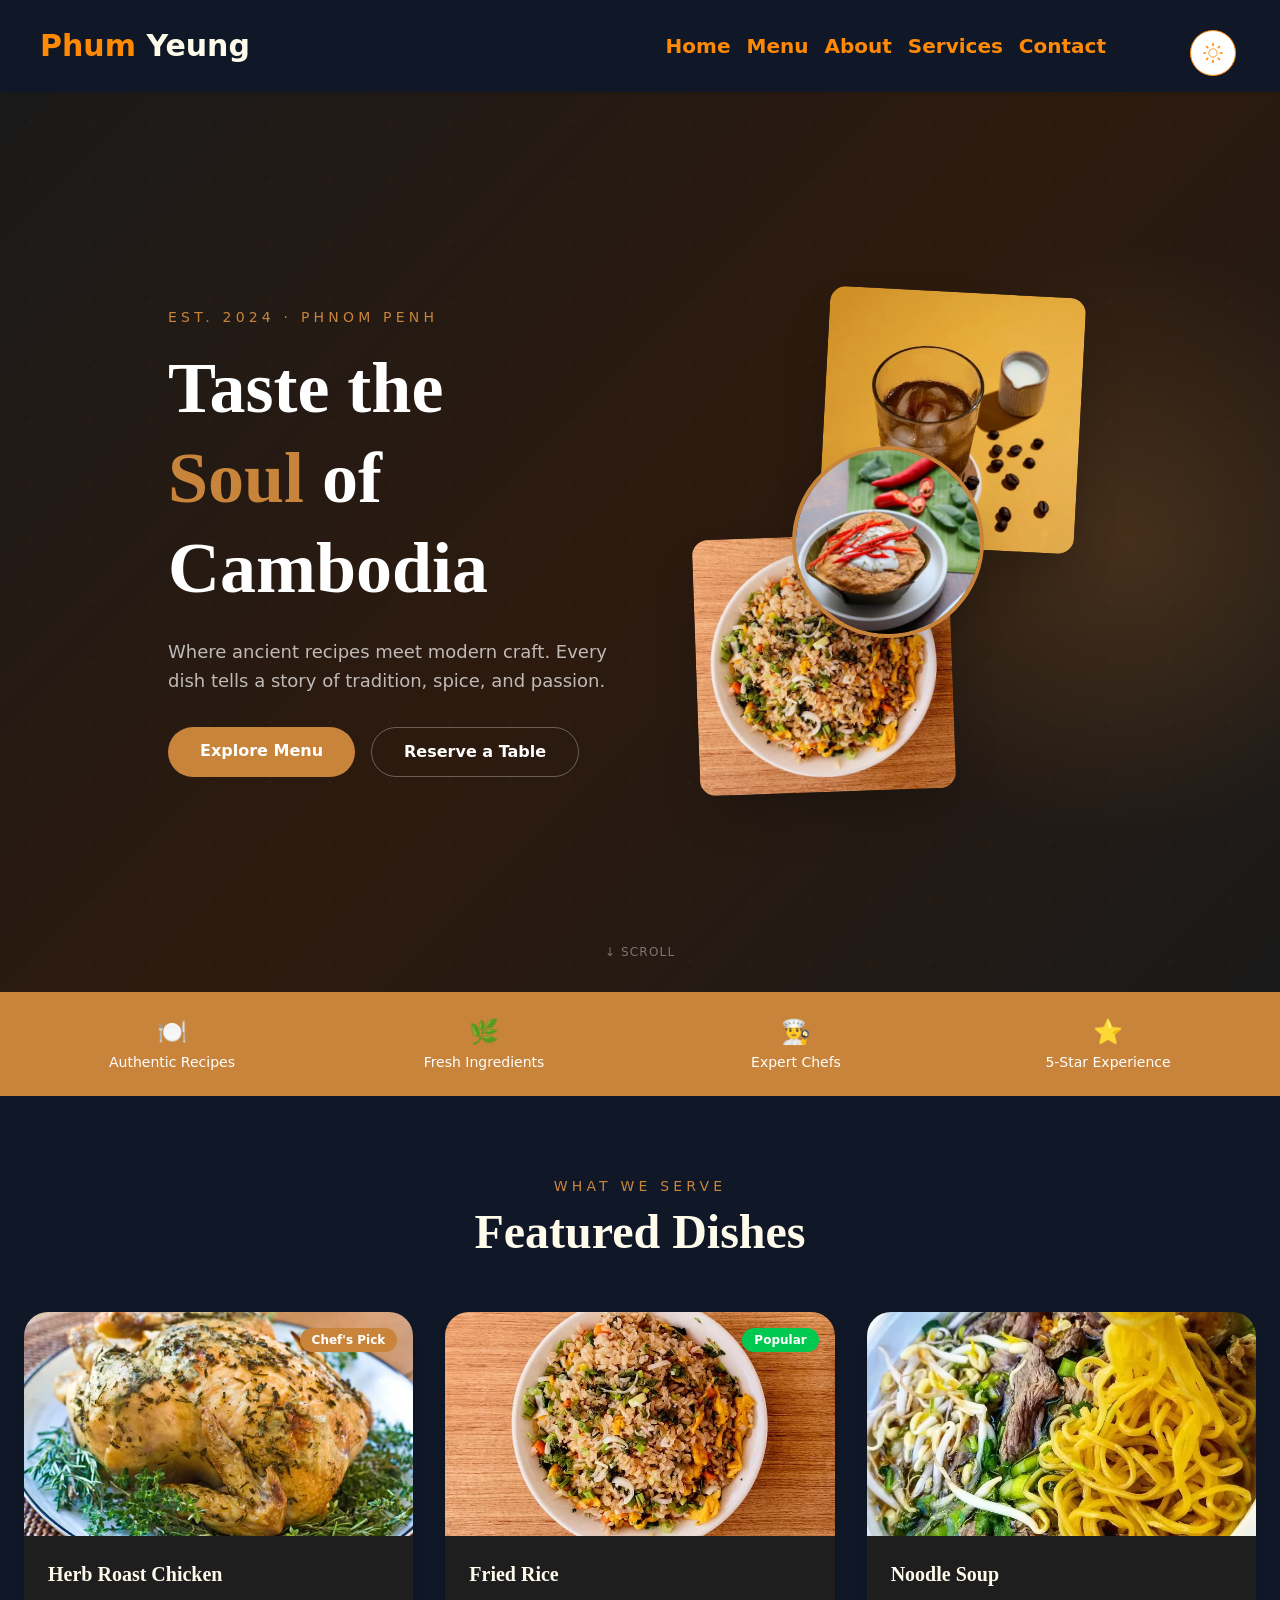
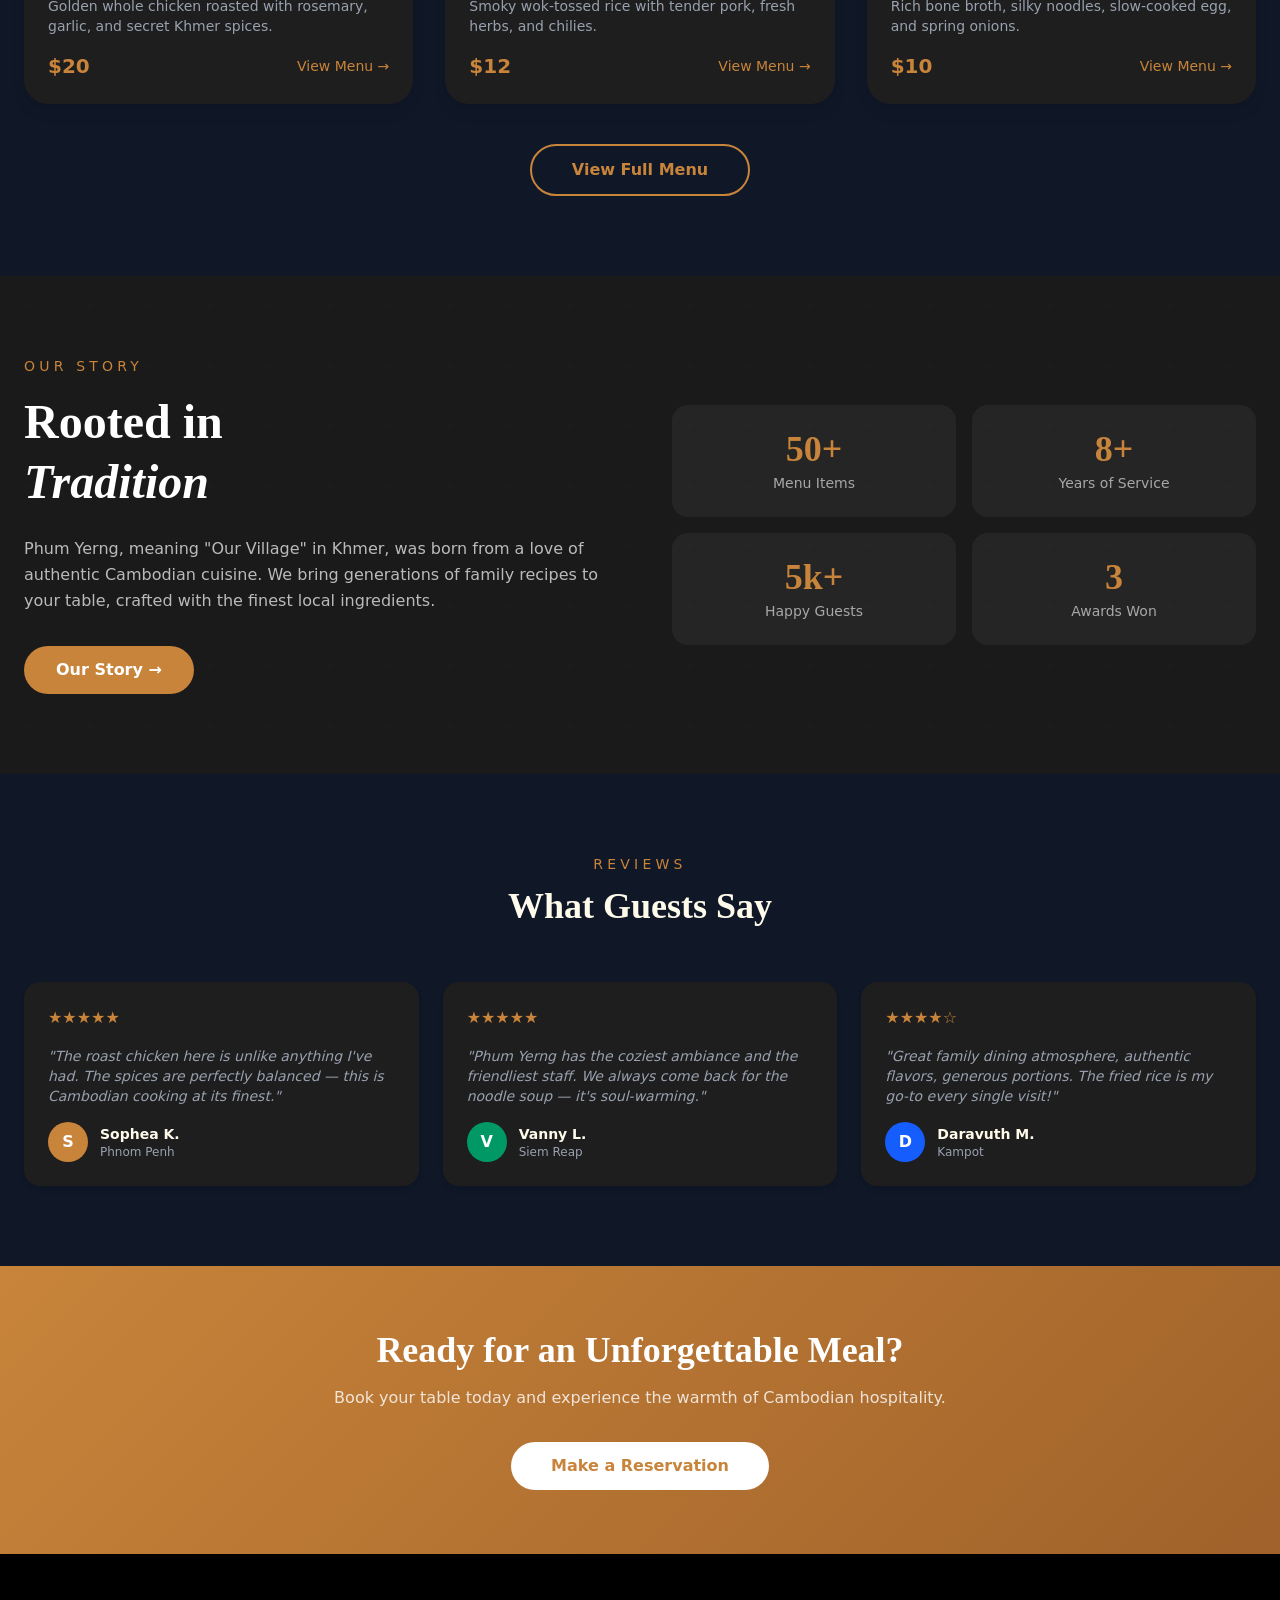
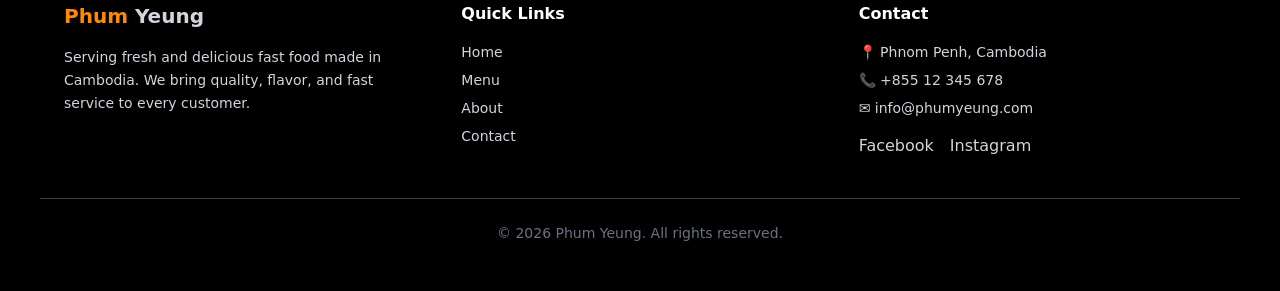
==== index.html @ 9fbc9379 "aded new file" ====
<!DOCTYPE html>
<html lang="en" class="dark ">
<head>
    <meta charset="UTF-8">
    <meta name="viewport" content="width=device-width, initial-scale=1.0">
    <title>Home</title>
    <link rel="stylesheet" href="./src/output.css">
</head>
<body class="bg-[#f5eee8] dark:bg-gray-900 transition-colors duration-300 ">
     
      <!--sticky srolling nav-->

      <div class="sticky top-0 z-50 bg-amber-50 dark:bg-gray-900">

        <!-- nav bar -->
    <div
      class="  px-10 py-4 flex items-center justify-between shadow-sm ">
      <div class="text-3xl font-bold">
        <span class="text-orange-400">Phum</span>
        <span class="text-black dark:text-amber-50">Yeung</span>
      </div>

      <div class="flex items-center gap-6 ">
      <nav
        class="flex flex-wrap gap-4 text-xl font-semibold text-[rgb(105,55,39)] px-6 md:px-10 py-4">
        <a href="/index.html" class="text-orange-400 hover:text-[rgb(254,169,84)] transition">Home</a>
        <a href="/menu.html" class=" text-orange-400 hover:text-[rgb(254,169,84)] transition">Menu</a>
        <a href="/about.html" class="text-orange-400 hover:text-[rgb(254,169,84)] transition">About</a>
        <a href="/service.html" class="text-orange-400 hover:text-[rgb(254,169,84)] transition">Services</a>
        <a href="/contact.html" class="text-orange-400 hover:text-[rgb(254,169,84)] transition">Contact</a>
        
      </nav>

      <button
        id="theme-toggle"
        class="ml-5 mr-1 mt-auto p-3 border border-orange-400 rounded-full bg-black dark:bg-white transition duration-300"
      >
        <!-- SUN ICON -->

        <svg
          id="sun-icon"
          xmlns="http://www.w3.org/2000/svg"
          class="w-5 h-5 text-orange-400"
          fill="none"
          viewBox="0 0 24 24"
          stroke="currentColor"
        >
          <circle cx="12" cy="12" r="5" />
          <path
            stroke-linecap="round"
            stroke-linejoin="round"
            stroke-width="2"
            d="M12 1v2M12 21v2M4.22 4.22l1.42 1.42M18.36 18.36l1.42 1.42M1 12h2M21 12h2M4.22 19.78l1.42-1.42M18.36 5.64l1.42-1.42"
          />
        </svg>

        <!-- MOON ICON -->

        <svg
          id="moon-icon"
          xmlns="http://www.w3.org/2000/svg"
          class="w-5 h-5 text-white hidden"
          fill="none"
          viewBox="0 0 24 24"
          stroke="currentColor"
        >
          <path
            stroke-linecap="round"
            stroke-linejoin="round"
            stroke-width="2"
            d="M21 12.79A9 9 0 1111.21 3 
        7 7 0 0021 12.79z"
          />
        </svg>
      </button>
    </div>
    </div>
      </div>

    <!-- HERO -->
     
   <section id="home" class="relative min-h-screen flex items-center justify-center overflow-hidden" style="background: linear-gradient(135deg, #1a1a1a 0%, #2d1a0e 50%, #1a1a1a 100%);">
   
    
    <!-- Background texture -->
    <div class="absolute inset-0 opacity-10" style="background-image: url('data:image/svg+xml,<svg xmlns=%22http://www.w3.org/2000/svg%22 width=%2260%22 height=%2260%22><circle cx=%2230%22 cy=%2230%22 r=%221%22 fill=%22%23c8843a%22/></svg>');"></div>

    <!-- Decorative circle -->
    <div class="absolute right-0 top-1/2 -translate-y-1/2 translate-x-1/4 w-150 h-150 rounded-full opacity-20" style="background: radial-gradient(circle, #c8843a, transparent 70%);"></div>

    <div class="relative z-10 max-w-7xl mx-auto px-6 grid md:grid-cols-2 gap-12 items-center">
      <div class="text-white">
        <p class="fade-up text-[#c8843a] text-sm font-medium tracking-[0.3em] uppercase mb-4">Est. 2024 · Phnom Penh</p>
        <h1 class="fade-up-2 text-5xl md:text-7xl font-black leading-tight mb-6" style="font-family:'Playfair Display',serif;">
          Taste the<br><span style="color:#c8843a;">Soul</span> of<br>Cambodia
        </h1>
        <p class="fade-up-3 text-white/70 text-lg max-w-md mb-8 leading-relaxed">
          Where ancient recipes meet modern craft. Every dish tells a story of tradition, spice, and passion.
        </p>
        <div class="fade-up-4 flex flex-wrap gap-4">
          <a href="menu.html" class="px-8 py-3 text-white font-semibold rounded-full transition-all hover:scale-105" style="background:#c8843a;">
            Explore Menu
          </a>
          <a href="contact.html" class="px-8 py-3 border border-white/30 text-white font-semibold rounded-full hover:bg-white/10 transition-all">
            Reserve a Table
          </a>
        </div>
      </div>

      <!-- Hero image stack -->
      <div class="relative hidden md:block h-125">
        <div class="absolute top-0 right-8 w-64 h-64 rounded-2xl overflow-hidden shadow-2xl rotate-3">
          <img src="/img/icecoffe.webp" alt="ice coffee" class="w-full h-full object-cover">
        </div>
        <div class="absolute bottom-0 left-8 w-64 h-64 rounded-2xl overflow-hidden shadow-2xl -rotate-2">
          <img src="/img/fricerice.webp" alt="Fried Rice" class="w-full h-full object-cover">
        </div>
        <div class="absolute top-1/2 left-1/2 -translate-x-1/2 -translate-y-1/2 w-48 h-48 rounded-full overflow-hidden shadow-2xl border-4 border-[#c8843a]">
          <img src="/img/amok.webp" alt="amok" class="w-full h-full object-cover">
        </div>
      </div>
    </div>

    <!-- Scroll indicator -->
    <div class="absolute bottom-8 left-1/2 -translate-x-1/2 text-white/40 text-xs tracking-widest uppercase animate-bounce">
      ↓ Scroll
    </div>
  </section>

  <!-- FEATURES STRIP -->
  <section class="bg-[#c8843a] py-6">
    <div class="max-w-7xl mx-auto px-6 grid grid-cols-2 md:grid-cols-4 gap-4 text-white text-center">
      <div class="flex flex-col items-center gap-1">
        <span class="text-2xl">🍽️</span>
        <span class="text-sm font-medium">Authentic Recipes</span>
      </div>
      <div class="flex flex-col items-center gap-1">
        <span class="text-2xl">🌿</span>
        <span class="text-sm font-medium">Fresh Ingredients</span>
      </div>
      <div class="flex flex-col items-center gap-1">
        <span class="text-2xl">👨‍🍳</span>
        <span class="text-sm font-medium">Expert Chefs</span>
      </div>
      <div class="flex flex-col items-center gap-1">
        <span class="text-2xl">⭐</span>
        <span class="text-sm font-medium">5-Star Experience</span>
      </div>
    </div>
  </section>

   <!-- FEATURED MENU -->
  <section class="py-20 px-6">
    <div class="max-w-7xl mx-auto">
      <div class="text-center mb-14">
        <p class="deco-line text-[#c8843a] text-sm font-medium tracking-[0.3em] uppercase mb-3">What We Serve</p>
        <h2 class="dark:text-amber-50 text-4xl md:text-5xl font-bold" style="font-family:'Playfair Display',serif; ">Featured Dishes</h2>
      </div>
      <div class="grid md:grid-cols-3 gap-8">
        <!-- Card 1 -->
        <div class="menu-card bg-white dark:bg-[#1e1e1e] rounded-3xl overflow-hidden shadow-lg">
          <div class="relative h-56 overflow-hidden">
            <img src="/img/Herb_Crusted_Roast_Chicken-close-580.webp" alt="Roast Chicken" class="w-full h-full object-cover hover:scale-105 transition-transform duration-500">
            <span class="absolute top-4 right-4 bg-[#c8843a] text-white text-xs font-bold px-3 py-1 rounded-full">Chef's Pick</span>
          </div>
          <div class="p-6">
            <h3 class="dark:text-amber-50 text-xl font-bold mb-2" style="font-family:'Playfair Display',serif;">Herb Roast Chicken</h3>
            <p class="text-sm text-gray-500 dark:text-gray-400 mb-4">Golden whole chicken roasted with rosemary, garlic, and secret Khmer spices.</p>
            <div class="flex justify-between items-center">
              <span class="text-[#c8843a] font-bold text-xl">$20</span>
              <a href="menu.html" class="text-sm font-medium text-[#c8843a] hover:underline">View Menu →</a>
            </div>
          </div>
        </div>

        <!-- Card 2 -->
        <div class="menu-card bg-white dark:bg-[#1e1e1e] rounded-3xl overflow-hidden shadow-lg">
          <div class="relative h-56 overflow-hidden">
            <img src="/img/fricerice.webp" alt="Fried Rice" class="w-full h-full object-cover hover:scale-105 transition-transform duration-500">
            <span class="absolute top-4 right-4 bg-green-500 text-white text-xs font-bold px-3 py-1 rounded-full">Popular</span>
          </div>
          <div class="p-6"> 
            <h3 class=" dark:text-amber-50 text-xl font-bold mb-2" style="font-family:'Playfair Display',serif;"> Fried Rice</h3>
            <p class="text-sm text-gray-500 dark:text-gray-400 mb-4">Smoky wok-tossed rice with tender pork, fresh herbs, and chilies.</p>
            <div class="flex justify-between items-center">
              <span class="text-[#c8843a] font-bold text-xl">$12</span>
              <a href="menu.html" class="text-sm font-medium text-[#c8843a] hover:underline">View Menu →</a>
            </div>
          </div>
        </div>

        <!-- Card 3 -->
        <div class="menu-card bg-white dark:bg-[#1e1e1e] rounded-3xl overflow-hidden shadow-lg">
          <div class="relative h-56 overflow-hidden">
            <img src="/img/noodlesoup.webp" alt="Noodle Soup" class="w-full h-full object-cover hover:scale-105 transition-transform duration-500">
          </div>
          <div class="p-6">
            <h3 class="dark:text-amber-50 text-xl font-bold mb-2" style="font-family:'Playfair Display',serif;">Noodle Soup</h3>
            <p class="text-sm text-gray-500 dark:text-gray-400 mb-4">Rich bone broth, silky noodles, slow-cooked egg, and spring onions.</p>
            <div class="flex justify-between items-center">
              <span class="text-[#c8843a] font-bold text-xl">$10</span>
              <a href="menu.html" class="text-sm font-medium text-[#c8843a] hover:underline">View Menu →</a>
            </div>
          </div>
        </div>
      </div>
      <div class="text-center mt-10">
        <a href="menu.html" class="inline-block px-10 py-3 border-2 border-[#c8843a] text-[#c8843a] font-semibold rounded-full hover:bg-[#c8843a] hover:text-white transition-all">
          View Full Menu
        </a>
      </div>
    </div>
  </section>

  <!-- ABOUT TEASER -->
  <section class="py-20 px-6 bg-[#1a1a1a] text-white relative overflow-hidden">
    <div class="absolute inset-0 opacity-5" style="background-image: url('data:image/svg+xml,<svg xmlns=%22http://www.w3.org/2000/svg%22 width=%2260%22 height=%2260%22><circle cx=%2230%22 cy=%2230%22 r=%221%22 fill=%22%23c8843a%22/></svg>');"></div>
    <div class="max-w-7xl mx-auto relative z-10 grid md:grid-cols-2 gap-16 items-center">
      <div>
        <p class="deco-line text-[#c8843a] text-sm font-medium tracking-[0.3em] uppercase mb-4">Our Story</p>
        <h2 class="text-4xl md:text-5xl font-bold leading-tight mb-6" style="font-family:'Playfair Display',serif;">
          Rooted in<br><em>Tradition</em>
        </h2>
        <p class="text-white/70 leading-relaxed mb-8">
          Phum Yerng, meaning "Our Village" in Khmer, was born from a love of authentic Cambodian cuisine. We bring generations of family recipes to your table, crafted with the finest local ingredients.
        </p>
        <a href="about.html" class="inline-block px-8 py-3 bg-[#c8843a] text-white font-semibold rounded-full hover:bg-[#a0622a] transition-colors">
          Our Story →
        </a>
      </div>
      <div class="grid grid-cols-2 gap-4">
        <div class="bg-white/5 rounded-2xl p-6 text-center">
          <div class="text-4xl font-black text-[#c8843a]" style="font-family:'Playfair Display',serif;">50+</div>
          <div class="text-sm text-white/60 mt-1">Menu Items</div>
        </div>
        <div class="bg-white/5 rounded-2xl p-6 text-center">
          <div class="text-4xl font-black text-[#c8843a]" style="font-family:'Playfair Display',serif;">8+</div>
          <div class="text-sm text-white/60 mt-1">Years of Service</div>
        </div>
        <div class="bg-white/5 rounded-2xl p-6 text-center">
          <div class="text-4xl font-black text-[#c8843a]" style="font-family:'Playfair Display',serif;">5k+</div>
          <div class="text-sm text-white/60 mt-1">Happy Guests</div>
        </div>
        <div class="bg-white/5 rounded-2xl p-6 text-center">
          <div class="text-4xl font-black text-[#c8843a]" style="font-family:'Playfair Display',serif;">3</div>
          <div class="text-sm text-white/60 mt-1">Awards Won</div>
        </div>
      </div>
    </div>
  </section>
   <!-- TESTIMONIALS -->
  <section class="py-20 px-6">
    <div class="max-w-7xl mx-auto">
      <div class="text-center mb-14">
        <p class="deco-line text-[#c8843a] text-sm font-medium tracking-[0.3em] uppercase mb-3">Reviews</p>
        <h2 class="dark:text-amber-50 text-4xl font-bold" style="font-family:'Playfair Display',serif;">What Guests Say</h2>
      </div>
      <div class="grid md:grid-cols-3 gap-6">
        <div class="bg-white dark:bg-[#1e1e1e] rounded-2xl p-6 shadow-md">
          <div class="text-[#c8843a] flex gap-1 mb-4"><span class="star">★★★★★</span></div>
          <p class="text-sm text-gray-600 dark:text-gray-400 mb-4 italic">"The roast chicken here is unlike anything I've had. The spices are perfectly balanced — this is Cambodian cooking at its finest."</p>
          <div class="flex items-center gap-3">
            <div class="w-10 h-10 rounded-full bg-[#c8843a] flex items-center justify-center text-white font-bold">S</div>
            <div><div class="dark:text-amber-50 text-sm font-semibold">Sophea K.</div><div class="text-xs text-gray-400">Phnom Penh</div></div>
          </div>
        </div>
        <div class="bg-white dark:bg-[#1e1e1e] rounded-2xl p-6 shadow-md">
          <div class="text-[#c8843a] flex gap-1 mb-4"><span class="star">★★★★★</span></div>
          <p class="text-sm text-gray-600 dark:text-gray-400 mb-4 italic">"Phum Yerng has the coziest ambiance and the friendliest staff. We always come back for the noodle soup — it's soul-warming."</p>
          <div class="flex items-center gap-3">
            <div class="w-10 h-10 rounded-full bg-emerald-600 flex items-center justify-center text-white font-bold">V</div>
            <div><div class="dark:text-amber-50 text-sm font-semibold">Vanny L.</div><div class="text-xs text-gray-400">Siem Reap</div></div>
          </div>
        </div>
        <div class="bg-white dark:bg-[#1e1e1e] rounded-2xl p-6 shadow-md">
          <div class="text-[#c8843a] flex gap-1 mb-4"><span class="star">★★★★☆</span></div>
          <p class="text-sm text-gray-600 dark:text-gray-400 mb-4 italic">"Great family dining atmosphere, authentic flavors, generous portions. The fried rice is my go-to every single visit!"</p>
          <div class="flex items-center gap-3">
            <div class="w-10 h-10 rounded-full bg-blue-600 flex items-center justify-center text-white font-bold">D</div>
            <div><div class="dark:text-amber-50 text-sm font-semibold">Daravuth M.</div><div class="text-xs text-gray-400">Kampot</div></div>
          </div>
        </div>
      </div>
    </div>
  </section>
  <!-- CTA BANNER -->
  <section class="py-16 px-6" style="background: linear-gradient(135deg, #c8843a, #a0622a);">
    <div class="max-w-3xl mx-auto text-center text-white">
      <h2 class="text-3xl md:text-4xl font-bold mb-4" style="font-family:'Playfair Display',serif;">Ready for an Unforgettable Meal?</h2>
      <p class="text-white/80 mb-8">Book your table today and experience the warmth of Cambodian hospitality.</p>
      <a href="contact.html" class="inline-block px-10 py-3 bg-white text-[#c8843a] font-bold rounded-full hover:scale-105 transition-transform">
        Make a Reservation
      </a>
    </div>
  </section>
   <!-- footer -->

    <footer class="bg-black text-gray-300 px-10 py-12 mt-auto">
      <div class="max-w-6xl mx-auto grid md:grid-cols-3 gap-10">
        <!-- brand -->
        <div>
          <h2 class="text-xl font-bold mb-4">
            <span class="text-orange-400">Phum</span> Yeung
          </h2>
          <p class="text-sm leading-relaxed">
            Serving fresh and delicious fast food made in Cambodia. We bring
            quality, flavor, and fast service to every customer.
          </p>
        </div>

        <!-- link top -->
        <div>
          <h3 class="text-white font-semibold mb-4">Quick Links</h3>
          <ul class="space-y-2 text-sm">
            <li>
              <a href="#" class="hover:text-orange-400 transition">Home</a>
            </li>
            <li>
              <a href="#" class="hover:text-orange-400 transition">Menu</a>
            </li>
            <li>
              <a href="#" class="hover:text-orange-400 transition">About</a>
            </li>
            <li>
              <a href="#" class="hover:text-orange-400 transition">Contact</a>
            </li>
          </ul>
        </div>

        <!-- contact -->
        <div>
          <h3 class="text-white font-semibold mb-4">Contact</h3>
          <p class="text-sm mb-2">📍 Phnom Penh, Cambodia</p>
          <p class="text-sm mb-2">📞 +855 12 345 678</p>
          <p class="text-sm mb-4">✉️ info@phumyeung.com</p>

          <!-- social -->
          <div class="flex space-x-4">
            <a href="#" class="hover:text-orange-400">Facebook</a>
            <a href="#" class="hover:text-orange-400">Instagram</a>
          </div>
        </div>
      </div>

      <!-- bottom -->
      <div
        class="text-center text-sm text-gray-500 mt-10 border-t border-gray-700 pt-6">
        © 2026 Phum Yeung. All rights reserved.
      </div>
    </footer>

     <script>
      const toggleBtn = document.getElementById("theme-toggle");
      const html = document.documentElement;
      const sunIcon = document.getElementById("sun-icon");
      const moonIcon = document.getElementById("moon-icon");

      toggleBtn.addEventListener("click", () => {
        html.classList.toggle("dark");

        sunIcon.classList.toggle("hidden");
        moonIcon.classList.toggle("hidden");
      });
    </script>


  
</body>
</html>
---- src/output.css ----
/*! tailwindcss v4.2.2 | MIT License | https://tailwindcss.com */
@layer properties;
@layer theme, base, components, utilities;
@layer theme {
  :root, :host {
    --font-sans: ui-sans-serif, system-ui, sans-serif, "Apple Color Emoji",
      "Segoe UI Emoji", "Segoe UI Symbol", "Noto Color Emoji";
    --font-mono: ui-monospace, SFMono-Regular, Menlo, Monaco, Consolas, "Liberation Mono",
      "Courier New", monospace;
    --color-red-200: oklch(88.5% 0.062 18.334);
    --color-red-900: oklch(39.6% 0.141 25.723);
    --color-orange-100: oklch(95.4% 0.038 75.164);
    --color-orange-200: oklch(90.1% 0.076 70.697);
    --color-orange-400: oklch(75% 0.183 55.934);
    --color-orange-500: oklch(70.5% 0.213 47.604);
    --color-orange-900: oklch(40.8% 0.123 38.172);
    --color-amber-50: oklch(98.7% 0.022 95.277);
    --color-amber-100: oklch(96.2% 0.059 95.617);
    --color-amber-200: oklch(92.4% 0.12 95.746);
    --color-amber-900: oklch(41.4% 0.112 45.904);
    --color-yellow-100: oklch(97.3% 0.071 103.193);
    --color-yellow-200: oklch(94.5% 0.129 101.54);
    --color-yellow-400: oklch(85.2% 0.199 91.936);
    --color-yellow-900: oklch(42.1% 0.095 57.708);
    --color-lime-100: oklch(96.7% 0.067 122.328);
    --color-lime-900: oklch(40.5% 0.101 131.063);
    --color-green-50: oklch(98.2% 0.018 155.826);
    --color-green-200: oklch(92.5% 0.084 155.995);
    --color-green-400: oklch(79.2% 0.209 151.711);
    --color-green-500: oklch(72.3% 0.219 149.579);
    --color-green-600: oklch(62.7% 0.194 149.214);
    --color-green-700: oklch(52.7% 0.154 150.069);
    --color-green-800: oklch(44.8% 0.119 151.328);
    --color-green-900: oklch(39.3% 0.095 152.535);
    --color-emerald-600: oklch(59.6% 0.145 163.225);
    --color-sky-100: oklch(95.1% 0.026 236.824);
    --color-sky-900: oklch(39.1% 0.09 240.876);
    --color-blue-200: oklch(88.2% 0.059 254.128);
    --color-blue-600: oklch(54.6% 0.245 262.881);
    --color-blue-900: oklch(37.9% 0.146 265.522);
    --color-purple-600: oklch(55.8% 0.288 302.321);
    --color-purple-700: oklch(49.6% 0.265 301.924);
    --color-purple-800: oklch(43.8% 0.218 303.724);
    --color-rose-500: oklch(64.5% 0.246 16.439);
    --color-gray-50: oklch(98.5% 0.002 247.839);
    --color-gray-100: oklch(96.7% 0.003 264.542);
    --color-gray-200: oklch(92.8% 0.006 264.531);
    --color-gray-300: oklch(87.2% 0.01 258.338);
    --color-gray-400: oklch(70.7% 0.022 261.325);
    --color-gray-500: oklch(55.1% 0.027 264.364);
    --color-gray-600: oklch(44.6% 0.03 256.802);
    --color-gray-700: oklch(37.3% 0.034 259.733);
    --color-gray-800: oklch(27.8% 0.033 256.848);
    --color-gray-900: oklch(21% 0.034 264.665);
    --color-black: #000;
    --color-white: #fff;
    --spacing: 0.25rem;
    --container-xs: 20rem;
    --container-md: 28rem;
    --container-2xl: 42rem;
    --container-3xl: 48rem;
    --container-4xl: 56rem;
    --container-6xl: 72rem;
    --container-7xl: 80rem;
    --text-xs: 0.75rem;
    --text-xs--line-height: calc(1 / 0.75);
    --text-sm: 0.875rem;
    --text-sm--line-height: calc(1.25 / 0.875);
    --text-base: 1rem;
    --text-base--line-height: calc(1.5 / 1);
    --text-lg: 1.125rem;
    --text-lg--line-height: calc(1.75 / 1.125);
    --text-xl: 1.25rem;
    --text-xl--line-height: calc(1.75 / 1.25);
    --text-2xl: 1.5rem;
    --text-2xl--line-height: calc(2 / 1.5);
    --text-3xl: 1.875rem;
    --text-3xl--line-height: calc(2.25 / 1.875);
    --text-4xl: 2.25rem;
    --text-4xl--line-height: calc(2.5 / 2.25);
    --text-5xl: 3rem;
    --text-5xl--line-height: 1;
    --text-6xl: 3.75rem;
    --text-6xl--line-height: 1;
    --text-7xl: 4.5rem;
    --text-7xl--line-height: 1;
    --font-weight-medium: 500;
    --font-weight-semibold: 600;
    --font-weight-bold: 700;
    --font-weight-black: 900;
    --tracking-wide: 0.025em;
    --tracking-widest: 0.1em;
    --leading-tight: 1.25;
    --leading-relaxed: 1.625;
    --radius-xl: 0.75rem;
    --radius-2xl: 1rem;
    --radius-3xl: 1.5rem;
    --animate-bounce: bounce 1s infinite;
    --default-transition-duration: 150ms;
    --default-transition-timing-function: cubic-bezier(0.4, 0, 0.2, 1);
    --default-font-family: var(--font-sans);
    --default-mono-font-family: var(--font-mono);
  }
}
@layer base {
  *, ::after, ::before, ::backdrop, ::file-selector-button {
    box-sizing: border-box;
    margin: 0;
    padding: 0;
    border: 0 solid;
  }
  html, :host {
    line-height: 1.5;
    -webkit-text-size-adjust: 100%;
    tab-size: 4;
    font-family: var(--default-font-family, ui-sans-serif, system-ui, sans-serif, "Apple Color Emoji", "Segoe UI Emoji", "Segoe UI Symbol", "Noto Color Emoji");
    font-feature-settings: var(--default-font-feature-settings, normal);
    font-variation-settings: var(--default-font-variation-settings, normal);
    -webkit-tap-highlight-color: transparent;
  }
  hr {
    height: 0;
    color: inherit;
    border-top-width: 1px;
  }
  abbr:where([title]) {
    -webkit-text-decoration: underline dotted;
    text-decoration: underline dotted;
  }
  h1, h2, h3, h4, h5, h6 {
    font-size: inherit;
    font-weight: inherit;
  }
  a {
    color: inherit;
    -webkit-text-decoration: inherit;
    text-decoration: inherit;
  }
  b, strong {
    font-weight: bolder;
  }
  code, kbd, samp, pre {
    font-family: var(--default-mono-font-family, ui-monospace, SFMono-Regular, Menlo, Monaco, Consolas, "Liberation Mono", "Courier New", monospace);
    font-feature-settings: var(--default-mono-font-feature-settings, normal);
    font-variation-settings: var(--default-mono-font-variation-settings, normal);
    font-size: 1em;
  }
  small {
    font-size: 80%;
  }
  sub, sup {
    font-size: 75%;
    line-height: 0;
    position: relative;
    vertical-align: baseline;
  }
  sub {
    bottom: -0.25em;
  }
  sup {
    top: -0.5em;
  }
  table {
    text-indent: 0;
    border-color: inherit;
    border-collapse: collapse;
  }
  :-moz-focusring {
    outline: auto;
  }
  progress {
    vertical-align: baseline;
  }
  summary {
    display: list-item;
  }
  ol, ul, menu {
    list-style: none;
  }
  img, svg, video, canvas, audio, iframe, embed, object {
    display: block;
    vertical-align: middle;
  }
  img, video {
    max-width: 100%;
    height: auto;
  }
  button, input, select, optgroup, textarea, ::file-selector-button {
    font: inherit;
    font-feature-settings: inherit;
    font-variation-settings: inherit;
    letter-spacing: inherit;
    color: inherit;
    border-radius: 0;
    background-color: transparent;
    opacity: 1;
  }
  :where(select:is([multiple], [size])) optgroup {
    font-weight: bolder;
  }
  :where(select:is([multiple], [size])) optgroup option {
    padding-inline-start: 20px;
  }
  ::file-selector-button {
    margin-inline-end: 4px;
  }
  ::placeholder {
    opacity: 1;
  }
  @supports (not (-webkit-appearance: -apple-pay-button))  or (contain-intrinsic-size: 1px) {
    ::placeholder {
      color: currentcolor;
      @supports (color: color-mix(in lab, red, red)) {
        color: color-mix(in oklab, currentcolor 50%, transparent);
      }
    }
  }
  textarea {
    resize: vertical;
  }
  ::-webkit-search-decoration {
    -webkit-appearance: none;
  }
  ::-webkit-date-and-time-value {
    min-height: 1lh;
    text-align: inherit;
  }
  ::-webkit-datetime-edit {
    display: inline-flex;
  }
  ::-webkit-datetime-edit-fields-wrapper {
    padding: 0;
  }
  ::-webkit-datetime-edit, ::-webkit-datetime-edit-year-field, ::-webkit-datetime-edit-month-field, ::-webkit-datetime-edit-day-field, ::-webkit-datetime-edit-hour-field, ::-webkit-datetime-edit-minute-field, ::-webkit-datetime-edit-second-field, ::-webkit-datetime-edit-millisecond-field, ::-webkit-datetime-edit-meridiem-field {
    padding-block: 0;
  }
  ::-webkit-calendar-picker-indicator {
    line-height: 1;
  }
  :-moz-ui-invalid {
    box-shadow: none;
  }
  button, input:where([type="button"], [type="reset"], [type="submit"]), ::file-selector-button {
    appearance: button;
  }
  ::-webkit-inner-spin-button, ::-webkit-outer-spin-button {
    height: auto;
  }
  [hidden]:where(:not([hidden="until-found"])) {
    display: none !important;
  }
}
@layer utilities {
  .absolute {
    position: absolute;
  }
  .fixed {
    position: fixed;
  }
  .relative {
    position: relative;
  }
  .sticky {
    position: sticky;
  }
  .inset-0 {
    inset: calc(var(--spacing) * 0);
  }
  .top-0 {
    top: calc(var(--spacing) * 0);
  }
  .top-1 {
    top: calc(var(--spacing) * 1);
  }
  .top-1\/2 {
    top: calc(1 / 2 * 100%);
  }
  .top-3 {
    top: calc(var(--spacing) * 3);
  }
  .top-4 {
    top: calc(var(--spacing) * 4);
  }
  .top-18 {
    top: calc(var(--spacing) * 18);
  }
  .top-\[72px\] {
    top: 72px;
  }
  .right-0 {
    right: calc(var(--spacing) * 0);
  }
  .right-3 {
    right: calc(var(--spacing) * 3);
  }
  .right-4 {
    right: calc(var(--spacing) * 4);
  }
  .right-8 {
    right: calc(var(--spacing) * 8);
  }
  .bottom-0 {
    bottom: calc(var(--spacing) * 0);
  }
  .bottom-8 {
    bottom: calc(var(--spacing) * 8);
  }
  .left-0 {
    left: calc(var(--spacing) * 0);
  }
  .left-1 {
    left: calc(var(--spacing) * 1);
  }
  .left-1\/2 {
    left: calc(1 / 2 * 100%);
  }
  .left-8 {
    left: calc(var(--spacing) * 8);
  }
  .z-10 {
    z-index: 10;
  }
  .z-40 {
    z-index: 40;
  }
  .z-50 {
    z-index: 50;
  }
  .mx-auto {
    margin-inline: auto;
  }
  .mt-0 {
    margin-top: calc(var(--spacing) * 0);
  }
  .mt-1 {
    margin-top: calc(var(--spacing) * 1);
  }
  .mt-4 {
    margin-top: calc(var(--spacing) * 4);
  }
  .mt-5 {
    margin-top: calc(var(--spacing) * 5);
  }
  .mt-9 {
    margin-top: calc(var(--spacing) * 9);
  }
  .mt-10 {
    margin-top: calc(var(--spacing) * 10);
  }
  .mt-12 {
    margin-top: calc(var(--spacing) * 12);
  }
  .mt-15 {
    margin-top: calc(var(--spacing) * 15);
  }
  .mt-50 {
    margin-top: calc(var(--spacing) * 50);
  }
  .mt-90 {
    margin-top: calc(var(--spacing) * 90);
  }
  .mt-auto {
    margin-top: auto;
  }
  .mr-1 {
    margin-right: calc(var(--spacing) * 1);
  }
  .mr-4 {
    margin-right: calc(var(--spacing) * 4);
  }
  .mr-5 {
    margin-right: calc(var(--spacing) * 5);
  }
  .mr-10 {
    margin-right: calc(var(--spacing) * 10);
  }
  .mb-2 {
    margin-bottom: calc(var(--spacing) * 2);
  }
  .mb-3 {
    margin-bottom: calc(var(--spacing) * 3);
  }
  .mb-4 {
    margin-bottom: calc(var(--spacing) * 4);
  }
  .mb-6 {
    margin-bottom: calc(var(--spacing) * 6);
  }
  .mb-8 {
    margin-bottom: calc(var(--spacing) * 8);
  }
  .mb-12 {
    margin-bottom: calc(var(--spacing) * 12);
  }
  .mb-14 {
    margin-bottom: calc(var(--spacing) * 14);
  }
  .ml-1 {
    margin-left: calc(var(--spacing) * 1);
  }
  .ml-2 {
    margin-left: calc(var(--spacing) * 2);
  }
  .ml-4 {
    margin-left: calc(var(--spacing) * 4);
  }
  .ml-5 {
    margin-left: calc(var(--spacing) * 5);
  }
  .ml-auto {
    margin-left: auto;
  }
  .block {
    display: block;
  }
  .flex {
    display: flex;
  }
  .grid {
    display: grid;
  }
  .hidden {
    display: none;
  }
  .inline-block {
    display: inline-block;
  }
  .table {
    display: table;
  }
  .h-5 {
    height: calc(var(--spacing) * 5);
  }
  .h-6 {
    height: calc(var(--spacing) * 6);
  }
  .h-9 {
    height: calc(var(--spacing) * 9);
  }
  .h-10 {
    height: calc(var(--spacing) * 10);
  }
  .h-48 {
    height: calc(var(--spacing) * 48);
  }
  .h-52 {
    height: calc(var(--spacing) * 52);
  }
  .h-56 {
    height: calc(var(--spacing) * 56);
  }
  .h-64 {
    height: calc(var(--spacing) * 64);
  }
  .h-125 {
    height: calc(var(--spacing) * 125);
  }
  .h-150 {
    height: calc(var(--spacing) * 150);
  }
  .h-\[500px\] {
    height: 500px;
  }
  .h-\[600px\] {
    height: 600px;
  }
  .h-full {
    height: 100%;
  }
  .min-h-screen {
    min-height: 100vh;
  }
  .w-5 {
    width: calc(var(--spacing) * 5);
  }
  .w-6 {
    width: calc(var(--spacing) * 6);
  }
  .w-9 {
    width: calc(var(--spacing) * 9);
  }
  .w-10 {
    width: calc(var(--spacing) * 10);
  }
  .w-48 {
    width: calc(var(--spacing) * 48);
  }
  .w-64 {
    width: calc(var(--spacing) * 64);
  }
  .w-150 {
    width: calc(var(--spacing) * 150);
  }
  .w-\[600px\] {
    width: 600px;
  }
  .w-full {
    width: 100%;
  }
  .max-w-2xl {
    max-width: var(--container-2xl);
  }
  .max-w-3xl {
    max-width: var(--container-3xl);
  }
  .max-w-4xl {
    max-width: var(--container-4xl);
  }
  .max-w-6xl {
    max-width: var(--container-6xl);
  }
  .max-w-7xl {
    max-width: var(--container-7xl);
  }
  .max-w-md {
    max-width: var(--container-md);
  }
  .max-w-xs {
    max-width: var(--container-xs);
  }
  .border-collapse {
    border-collapse: collapse;
  }
  .-translate-x-1 {
    --tw-translate-x: calc(var(--spacing) * -1);
    translate: var(--tw-translate-x) var(--tw-translate-y);
  }
  .-translate-x-1\/2 {
    --tw-translate-x: calc(calc(1 / 2 * 100%) * -1);
    translate: var(--tw-translate-x) var(--tw-translate-y);
  }
  .translate-x-1 {
    --tw-translate-x: calc(var(--spacing) * 1);
    translate: var(--tw-translate-x) var(--tw-translate-y);
  }
  .translate-x-1\/4 {
    --tw-translate-x: calc(1 / 4 * 100%);
    translate: var(--tw-translate-x) var(--tw-translate-y);
  }
  .-translate-y-1 {
    --tw-translate-y: calc(var(--spacing) * -1);
    translate: var(--tw-translate-x) var(--tw-translate-y);
  }
  .-translate-y-1\/2 {
    --tw-translate-y: calc(calc(1 / 2 * 100%) * -1);
    translate: var(--tw-translate-x) var(--tw-translate-y);
  }
  .-rotate-2 {
    rotate: calc(2deg * -1);
  }
  .rotate-3 {
    rotate: 3deg;
  }
  .transform {
    transform: var(--tw-rotate-x,) var(--tw-rotate-y,) var(--tw-rotate-z,) var(--tw-skew-x,) var(--tw-skew-y,);
  }
  .animate-bounce {
    animation: var(--animate-bounce);
  }
  .resize {
    resize: both;
  }
  .grid-cols-2 {
    grid-template-columns: repeat(2, minmax(0, 1fr));
  }
  .flex-col {
    flex-direction: column;
  }
  .flex-wrap {
    flex-wrap: wrap;
  }
  .items-center {
    align-items: center;
  }
  .items-start {
    align-items: flex-start;
  }
  .justify-between {
    justify-content: space-between;
  }
  .justify-center {
    justify-content: center;
  }
  .justify-end {
    justify-content: flex-end;
  }
  .gap-1 {
    gap: calc(var(--spacing) * 1);
  }
  .gap-3 {
    gap: calc(var(--spacing) * 3);
  }
  .gap-4 {
    gap: calc(var(--spacing) * 4);
  }
  .gap-6 {
    gap: calc(var(--spacing) * 6);
  }
  .gap-8 {
    gap: calc(var(--spacing) * 8);
  }
  .gap-10 {
    gap: calc(var(--spacing) * 10);
  }
  .gap-12 {
    gap: calc(var(--spacing) * 12);
  }
  .gap-16 {
    gap: calc(var(--spacing) * 16);
  }
  .space-y-1 {
    :where(& > :not(:last-child)) {
      --tw-space-y-reverse: 0;
      margin-block-start: calc(calc(var(--spacing) * 1) * var(--tw-space-y-reverse));
      margin-block-end: calc(calc(var(--spacing) * 1) * calc(1 - var(--tw-space-y-reverse)));
    }
  }
  .space-y-2 {
    :where(& > :not(:last-child)) {
      --tw-space-y-reverse: 0;
      margin-block-start: calc(calc(var(--spacing) * 2) * var(--tw-space-y-reverse));
      margin-block-end: calc(calc(var(--spacing) * 2) * calc(1 - var(--tw-space-y-reverse)));
    }
  }
  .space-x-4 {
    :where(& > :not(:last-child)) {
      --tw-space-x-reverse: 0;
      margin-inline-start: calc(calc(var(--spacing) * 4) * var(--tw-space-x-reverse));
      margin-inline-end: calc(calc(var(--spacing) * 4) * calc(1 - var(--tw-space-x-reverse)));
    }
  }
  .overflow-hidden {
    overflow: hidden;
  }
  .overflow-x-auto {
    overflow-x: auto;
  }
  .scroll-smooth {
    scroll-behavior: smooth;
  }
  .rounded {
    border-radius: 0.25rem;
  }
  .rounded-2xl {
    border-radius: var(--radius-2xl);
  }
  .rounded-3xl {
    border-radius: var(--radius-3xl);
  }
  .rounded-full {
    border-radius: calc(infinity * 1px);
  }
  .rounded-xl {
    border-radius: var(--radius-xl);
  }
  .border {
    border-style: var(--tw-border-style);
    border-width: 1px;
  }
  .border-2 {
    border-style: var(--tw-border-style);
    border-width: 2px;
  }
  .border-4 {
    border-style: var(--tw-border-style);
    border-width: 4px;
  }
  .border-t {
    border-top-style: var(--tw-border-style);
    border-top-width: 1px;
  }
  .border-b {
    border-bottom-style: var(--tw-border-style);
    border-bottom-width: 1px;
  }
  .border-\[\#c8843a\] {
    border-color: #c8843a;
  }
  .border-gray-200 {
    border-color: var(--color-gray-200);
  }
  .border-gray-300 {
    border-color: var(--color-gray-300);
  }
  .border-gray-700 {
    border-color: var(--color-gray-700);
  }
  .border-orange-400 {
    border-color: var(--color-orange-400);
  }
  .border-white {
    border-color: var(--color-white);
  }
  .border-white\/10 {
    border-color: color-mix(in srgb, #fff 10%, transparent);
    @supports (color: color-mix(in lab, red, red)) {
      border-color: color-mix(in oklab, var(--color-white) 10%, transparent);
    }
  }
  .border-white\/20 {
    border-color: color-mix(in srgb, #fff 20%, transparent);
    @supports (color: color-mix(in lab, red, red)) {
      border-color: color-mix(in oklab, var(--color-white) 20%, transparent);
    }
  }
  .border-white\/30 {
    border-color: color-mix(in srgb, #fff 30%, transparent);
    @supports (color: color-mix(in lab, red, red)) {
      border-color: color-mix(in oklab, var(--color-white) 30%, transparent);
    }
  }
  .bg-\[\#1a1a1a\] {
    background-color: #1a1a1a;
  }
  .bg-\[\#1a1a1a\]\/95 {
    background-color: color-mix(in oklab, #1a1a1a 95%, transparent);
  }
  .bg-\[\#111\] {
    background-color: #111;
  }
  .bg-\[\#c8843a\] {
    background-color: #c8843a;
  }
  .bg-\[\#f5eee8\] {
    background-color: #f5eee8;
  }
  .bg-\[\#fdf6ec\] {
    background-color: #fdf6ec;
  }
  .bg-amber-50 {
    background-color: var(--color-amber-50);
  }
  .bg-black {
    background-color: var(--color-black);
  }
  .bg-blue-600 {
    background-color: var(--color-blue-600);
  }
  .bg-emerald-600 {
    background-color: var(--color-emerald-600);
  }
  .bg-green-500 {
    background-color: var(--color-green-500);
  }
  .bg-orange-400 {
    background-color: var(--color-orange-400);
  }
  .bg-white {
    background-color: var(--color-white);
  }
  .bg-white\/5 {
    background-color: color-mix(in srgb, #fff 5%, transparent);
    @supports (color: color-mix(in lab, red, red)) {
      background-color: color-mix(in oklab, var(--color-white) 5%, transparent);
    }
  }
  .bg-linear-to-br {
    --tw-gradient-position: to bottom right;
    @supports (background-image: linear-gradient(in lab, red, red)) {
      --tw-gradient-position: to bottom right in oklab;
    }
    background-image: linear-gradient(var(--tw-gradient-stops));
  }
  .bg-gradient-to-br {
    --tw-gradient-position: to bottom right in oklab;
    background-image: linear-gradient(var(--tw-gradient-stops));
  }
  .from-amber-100 {
    --tw-gradient-from: var(--color-amber-100);
    --tw-gradient-stops: var(--tw-gradient-via-stops, var(--tw-gradient-position), var(--tw-gradient-from) var(--tw-gradient-from-position), var(--tw-gradient-to) var(--tw-gradient-to-position));
  }
  .from-lime-100 {
    --tw-gradient-from: var(--color-lime-100);
    --tw-gradient-stops: var(--tw-gradient-via-stops, var(--tw-gradient-position), var(--tw-gradient-from) var(--tw-gradient-from-position), var(--tw-gradient-to) var(--tw-gradient-to-position));
  }
  .from-orange-100 {
    --tw-gradient-from: var(--color-orange-100);
    --tw-gradient-stops: var(--tw-gradient-via-stops, var(--tw-gradient-position), var(--tw-gradient-from) var(--tw-gradient-from-position), var(--tw-gradient-to) var(--tw-gradient-to-position));
  }
  .from-sky-100 {
    --tw-gradient-from: var(--color-sky-100);
    --tw-gradient-stops: var(--tw-gradient-via-stops, var(--tw-gradient-position), var(--tw-gradient-from) var(--tw-gradient-from-position), var(--tw-gradient-to) var(--tw-gradient-to-position));
  }
  .from-yellow-100 {
    --tw-gradient-from: var(--color-yellow-100);
    --tw-gradient-stops: var(--tw-gradient-via-stops, var(--tw-gradient-position), var(--tw-gradient-from) var(--tw-gradient-from-position), var(--tw-gradient-to) var(--tw-gradient-to-position));
  }
  .to-amber-200 {
    --tw-gradient-to: var(--color-amber-200);
    --tw-gradient-stops: var(--tw-gradient-via-stops, var(--tw-gradient-position), var(--tw-gradient-from) var(--tw-gradient-from-position), var(--tw-gradient-to) var(--tw-gradient-to-position));
  }
  .to-blue-200 {
    --tw-gradient-to: var(--color-blue-200);
    --tw-gradient-stops: var(--tw-gradient-via-stops, var(--tw-gradient-position), var(--tw-gradient-from) var(--tw-gradient-from-position), var(--tw-gradient-to) var(--tw-gradient-to-position));
  }
  .to-green-200 {
    --tw-gradient-to: var(--color-green-200);
    --tw-gradient-stops: var(--tw-gradient-via-stops, var(--tw-gradient-position), var(--tw-gradient-from) var(--tw-gradient-from-position), var(--tw-gradient-to) var(--tw-gradient-to-position));
  }
  .to-orange-200 {
    --tw-gradient-to: var(--color-orange-200);
    --tw-gradient-stops: var(--tw-gradient-via-stops, var(--tw-gradient-position), var(--tw-gradient-from) var(--tw-gradient-from-position), var(--tw-gradient-to) var(--tw-gradient-to-position));
  }
  .to-red-200 {
    --tw-gradient-to: var(--color-red-200);
    --tw-gradient-stops: var(--tw-gradient-via-stops, var(--tw-gradient-position), var(--tw-gradient-from) var(--tw-gradient-from-position), var(--tw-gradient-to) var(--tw-gradient-to-position));
  }
  .to-yellow-200 {
    --tw-gradient-to: var(--color-yellow-200);
    --tw-gradient-stops: var(--tw-gradient-via-stops, var(--tw-gradient-position), var(--tw-gradient-from) var(--tw-gradient-from-position), var(--tw-gradient-to) var(--tw-gradient-to-position));
  }
  .object-cover {
    object-fit: cover;
  }
  .p-1 {
    padding: calc(var(--spacing) * 1);
  }
  .p-3 {
    padding: calc(var(--spacing) * 3);
  }
  .p-5 {
    padding: calc(var(--spacing) * 5);
  }
  .p-6 {
    padding: calc(var(--spacing) * 6);
  }
  .px-3 {
    padding-inline: calc(var(--spacing) * 3);
  }
  .px-5 {
    padding-inline: calc(var(--spacing) * 5);
  }
  .px-6 {
    padding-inline: calc(var(--spacing) * 6);
  }
  .px-8 {
    padding-inline: calc(var(--spacing) * 8);
  }
  .px-10 {
    padding-inline: calc(var(--spacing) * 10);
  }
  .px-15 {
    padding-inline: calc(var(--spacing) * 15);
  }
  .py-1 {
    padding-block: calc(var(--spacing) * 1);
  }
  .py-2 {
    padding-block: calc(var(--spacing) * 2);
  }
  .py-3 {
    padding-block: calc(var(--spacing) * 3);
  }
  .py-4 {
    padding-block: calc(var(--spacing) * 4);
  }
  .py-6 {
    padding-block: calc(var(--spacing) * 6);
  }
  .py-8 {
    padding-block: calc(var(--spacing) * 8);
  }
  .py-12 {
    padding-block: calc(var(--spacing) * 12);
  }
  .py-16 {
    padding-block: calc(var(--spacing) * 16);
  }
  .py-20 {
    padding-block: calc(var(--spacing) * 20);
  }
  .pt-6 {
    padding-top: calc(var(--spacing) * 6);
  }
  .pb-0 {
    padding-bottom: calc(var(--spacing) * 0);
  }
  .pb-0\.5 {
    padding-bottom: calc(var(--spacing) * 0.5);
  }
  .pb-1 {
    padding-bottom: calc(var(--spacing) * 1);
  }
  .pb-4 {
    padding-bottom: calc(var(--spacing) * 4);
  }
  .pb-20 {
    padding-bottom: calc(var(--spacing) * 20);
  }
  .text-center {
    text-align: center;
  }
  .text-2xl {
    font-size: var(--text-2xl);
    line-height: var(--tw-leading, var(--text-2xl--line-height));
  }
  .text-3xl {
    font-size: var(--text-3xl);
    line-height: var(--tw-leading, var(--text-3xl--line-height));
  }
  .text-4xl {
    font-size: var(--text-4xl);
    line-height: var(--tw-leading, var(--text-4xl--line-height));
  }
  .text-5xl {
    font-size: var(--text-5xl);
    line-height: var(--tw-leading, var(--text-5xl--line-height));
  }
  .text-base {
    font-size: var(--text-base);
    line-height: var(--tw-leading, var(--text-base--line-height));
  }
  .text-lg {
    font-size: var(--text-lg);
    line-height: var(--tw-leading, var(--text-lg--line-height));
  }
  .text-sm {
    font-size: var(--text-sm);
    line-height: var(--tw-leading, var(--text-sm--line-height));
  }
  .text-xl {
    font-size: var(--text-xl);
    line-height: var(--tw-leading, var(--text-xl--line-height));
  }
  .text-xs {
    font-size: var(--text-xs);
    line-height: var(--tw-leading, var(--text-xs--line-height));
  }
  .leading-relaxed {
    --tw-leading: var(--leading-relaxed);
    line-height: var(--leading-relaxed);
  }
  .leading-tight {
    --tw-leading: var(--leading-tight);
    line-height: var(--leading-tight);
  }
  .font-black {
    --tw-font-weight: var(--font-weight-black);
    font-weight: var(--font-weight-black);
  }
  .font-bold {
    --tw-font-weight: var(--font-weight-bold);
    font-weight: var(--font-weight-bold);
  }
  .font-medium {
    --tw-font-weight: var(--font-weight-medium);
    font-weight: var(--font-weight-medium);
  }
  .font-semibold {
    --tw-font-weight: var(--font-weight-semibold);
    font-weight: var(--font-weight-semibold);
  }
  .tracking-\[0\.3em\] {
    --tw-tracking: 0.3em;
    letter-spacing: 0.3em;
  }
  .tracking-wide {
    --tw-tracking: var(--tracking-wide);
    letter-spacing: var(--tracking-wide);
  }
  .tracking-widest {
    --tw-tracking: var(--tracking-widest);
    letter-spacing: var(--tracking-widest);
  }
  .whitespace-nowrap {
    white-space: nowrap;
  }
  .text-\[\#1a1a1a\] {
    color: #1a1a1a;
  }
  .text-\[\#c8843a\] {
    color: #c8843a;
  }
  .text-\[rgb\(105\,55\,39\)\] {
    color: rgb(105,55,39);
  }
  .text-black {
    color: var(--color-black);
  }
  .text-gray-300 {
    color: var(--color-gray-300);
  }
  .text-gray-400 {
    color: var(--color-gray-400);
  }
  .text-gray-500 {
    color: var(--color-gray-500);
  }
  .text-gray-600 {
    color: var(--color-gray-600);
  }
  .text-gray-900 {
    color: var(--color-gray-900);
  }
  .text-orange-400 {
    color: var(--color-orange-400);
  }
  .text-orange-500 {
    color: var(--color-orange-500);
  }
  .text-white {
    color: var(--color-white);
  }
  .text-white\/30 {
    color: color-mix(in srgb, #fff 30%, transparent);
    @supports (color: color-mix(in lab, red, red)) {
      color: color-mix(in oklab, var(--color-white) 30%, transparent);
    }
  }
  .text-white\/40 {
    color: color-mix(in srgb, #fff 40%, transparent);
    @supports (color: color-mix(in lab, red, red)) {
      color: color-mix(in oklab, var(--color-white) 40%, transparent);
    }
  }
  .text-white\/50 {
    color: color-mix(in srgb, #fff 50%, transparent);
    @supports (color: color-mix(in lab, red, red)) {
      color: color-mix(in oklab, var(--color-white) 50%, transparent);
    }
  }
  .text-white\/60 {
    color: color-mix(in srgb, #fff 60%, transparent);
    @supports (color: color-mix(in lab, red, red)) {
      color: color-mix(in oklab, var(--color-white) 60%, transparent);
    }
  }
  .text-white\/70 {
    color: color-mix(in srgb, #fff 70%, transparent);
    @supports (color: color-mix(in lab, red, red)) {
      color: color-mix(in oklab, var(--color-white) 70%, transparent);
    }
  }
  .text-white\/80 {
    color: color-mix(in srgb, #fff 80%, transparent);
    @supports (color: color-mix(in lab, red, red)) {
      color: color-mix(in oklab, var(--color-white) 80%, transparent);
    }
  }
  .uppercase {
    text-transform: uppercase;
  }
  .italic {
    font-style: italic;
  }
  .underline {
    text-decoration-line: underline;
  }
  .opacity-5 {
    opacity: 5%;
  }
  .opacity-10 {
    opacity: 10%;
  }
  .opacity-20 {
    opacity: 20%;
  }
  .shadow {
    --tw-shadow: 0 1px 3px 0 var(--tw-shadow-color, rgb(0 0 0 / 0.1)), 0 1px 2px -1px var(--tw-shadow-color, rgb(0 0 0 / 0.1));
    box-shadow: var(--tw-inset-shadow), var(--tw-inset-ring-shadow), var(--tw-ring-offset-shadow), var(--tw-ring-shadow), var(--tw-shadow);
  }
  .shadow-2xl {
    --tw-shadow: 0 25px 50px -12px var(--tw-shadow-color, rgb(0 0 0 / 0.25));
    box-shadow: var(--tw-inset-shadow), var(--tw-inset-ring-shadow), var(--tw-ring-offset-shadow), var(--tw-ring-shadow), var(--tw-shadow);
  }
  .shadow-lg {
    --tw-shadow: 0 10px 15px -3px var(--tw-shadow-color, rgb(0 0 0 / 0.1)), 0 4px 6px -4px var(--tw-shadow-color, rgb(0 0 0 / 0.1));
    box-shadow: var(--tw-inset-shadow), var(--tw-inset-ring-shadow), var(--tw-ring-offset-shadow), var(--tw-ring-shadow), var(--tw-shadow);
  }
  .shadow-md {
    --tw-shadow: 0 4px 6px -1px var(--tw-shadow-color, rgb(0 0 0 / 0.1)), 0 2px 4px -2px var(--tw-shadow-color, rgb(0 0 0 / 0.1));
    box-shadow: var(--tw-inset-shadow), var(--tw-inset-ring-shadow), var(--tw-ring-offset-shadow), var(--tw-ring-shadow), var(--tw-shadow);
  }
  .shadow-sm {
    --tw-shadow: 0 1px 3px 0 var(--tw-shadow-color, rgb(0 0 0 / 0.1)), 0 1px 2px -1px var(--tw-shadow-color, rgb(0 0 0 / 0.1));
    box-shadow: var(--tw-inset-shadow), var(--tw-inset-ring-shadow), var(--tw-ring-offset-shadow), var(--tw-ring-shadow), var(--tw-shadow);
  }
  .outline {
    outline-style: var(--tw-outline-style);
    outline-width: 1px;
  }
  .backdrop-filter {
    -webkit-backdrop-filter: var(--tw-backdrop-blur,) var(--tw-backdrop-brightness,) var(--tw-backdrop-contrast,) var(--tw-backdrop-grayscale,) var(--tw-backdrop-hue-rotate,) var(--tw-backdrop-invert,) var(--tw-backdrop-opacity,) var(--tw-backdrop-saturate,) var(--tw-backdrop-sepia,);
    backdrop-filter: var(--tw-backdrop-blur,) var(--tw-backdrop-brightness,) var(--tw-backdrop-contrast,) var(--tw-backdrop-grayscale,) var(--tw-backdrop-hue-rotate,) var(--tw-backdrop-invert,) var(--tw-backdrop-opacity,) var(--tw-backdrop-saturate,) var(--tw-backdrop-sepia,);
  }
  .transition {
    transition-property: color, background-color, border-color, outline-color, text-decoration-color, fill, stroke, --tw-gradient-from, --tw-gradient-via, --tw-gradient-to, opacity, box-shadow, transform, translate, scale, rotate, filter, -webkit-backdrop-filter, backdrop-filter, display, content-visibility, overlay, pointer-events;
    transition-timing-function: var(--tw-ease, var(--default-transition-timing-function));
    transition-duration: var(--tw-duration, var(--default-transition-duration));
  }
  .transition-all {
    transition-property: all;
    transition-timing-function: var(--tw-ease, var(--default-transition-timing-function));
    transition-duration: var(--tw-duration, var(--default-transition-duration));
  }
  .transition-colors {
    transition-property: color, background-color, border-color, outline-color, text-decoration-color, fill, stroke, --tw-gradient-from, --tw-gradient-via, --tw-gradient-to;
    transition-timing-function: var(--tw-ease, var(--default-transition-timing-function));
    transition-duration: var(--tw-duration, var(--default-transition-duration));
  }
  .transition-transform {
    transition-property: transform, translate, scale, rotate;
    transition-timing-function: var(--tw-ease, var(--default-transition-timing-function));
    transition-duration: var(--tw-duration, var(--default-transition-duration));
  }
  .duration-300 {
    --tw-duration: 300ms;
    transition-duration: 300ms;
  }
  .duration-500 {
    --tw-duration: 500ms;
    transition-duration: 500ms;
  }
  .\*\*\:bg-\[\#f5eee8\] {
    :is(& *) {
      background-color: #f5eee8;
    }
  }
  .hover\:-translate-y-2 {
    &:hover {
      @media (hover: hover) {
        --tw-translate-y: calc(var(--spacing) * -2);
        translate: var(--tw-translate-x) var(--tw-translate-y);
      }
    }
  }
  .hover\:scale-105 {
    &:hover {
      @media (hover: hover) {
        --tw-scale-x: 105%;
        --tw-scale-y: 105%;
        --tw-scale-z: 105%;
        scale: var(--tw-scale-x) var(--tw-scale-y);
      }
    }
  }
  .hover\:border-\[\#c8843a\] {
    &:hover {
      @media (hover: hover) {
        border-color: #c8843a;
      }
    }
  }
  .hover\:bg-\[\#a0622a\] {
    &:hover {
      @media (hover: hover) {
        background-color: #a0622a;
      }
    }
  }
  .hover\:bg-\[\#c8843a\] {
    &:hover {
      @media (hover: hover) {
        background-color: #c8843a;
      }
    }
  }
  .hover\:bg-orange-500 {
    &:hover {
      @media (hover: hover) {
        background-color: var(--color-orange-500);
      }
    }
  }
  .hover\:bg-white {
    &:hover {
      @media (hover: hover) {
        background-color: var(--color-white);
      }
    }
  }
  .hover\:bg-white\/10 {
    &:hover {
      @media (hover: hover) {
        background-color: color-mix(in srgb, #fff 10%, transparent);
        @supports (color: color-mix(in lab, red, red)) {
          background-color: color-mix(in oklab, var(--color-white) 10%, transparent);
        }
      }
    }
  }
  .hover\:text-\[\#c8843a\] {
    &:hover {
      @media (hover: hover) {
        color: #c8843a;
      }
    }
  }
  .hover\:text-\[rgb\(254\,169\,84\)\] {
    &:hover {
      @media (hover: hover) {
        color: rgb(254,169,84);
      }
    }
  }
  .hover\:text-orange-400 {
    &:hover {
      @media (hover: hover) {
        color: var(--color-orange-400);
      }
    }
  }
  .hover\:text-white {
    &:hover {
      @media (hover: hover) {
        color: var(--color-white);
      }
    }
  }
  .hover\:underline {
    &:hover {
      @media (hover: hover) {
        text-decoration-line: underline;
      }
    }
  }
  .hover\:shadow-xl {
    &:hover {
      @media (hover: hover) {
        --tw-shadow: 0 20px 25px -5px var(--tw-shadow-color, rgb(0 0 0 / 0.1)), 0 8px 10px -6px var(--tw-shadow-color, rgb(0 0 0 / 0.1));
        box-shadow: var(--tw-inset-shadow), var(--tw-inset-ring-shadow), var(--tw-ring-offset-shadow), var(--tw-ring-shadow), var(--tw-shadow);
      }
    }
  }
  .sm\:grid-cols-2 {
    @media (width >= 40rem) {
      grid-template-columns: repeat(2, minmax(0, 1fr));
    }
  }
  .md\:col-span-2 {
    @media (width >= 48rem) {
      grid-column: span 2 / span 2;
    }
  }
  .md\:block {
    @media (width >= 48rem) {
      display: block;
    }
  }
  .md\:flex {
    @media (width >= 48rem) {
      display: flex;
    }
  }
  .md\:hidden {
    @media (width >= 48rem) {
      display: none;
    }
  }
  .md\:grid-cols-2 {
    @media (width >= 48rem) {
      grid-template-columns: repeat(2, minmax(0, 1fr));
    }
  }
  .md\:grid-cols-3 {
    @media (width >= 48rem) {
      grid-template-columns: repeat(3, minmax(0, 1fr));
    }
  }
  .md\:grid-cols-4 {
    @media (width >= 48rem) {
      grid-template-columns: repeat(4, minmax(0, 1fr));
    }
  }
  .md\:px-10 {
    @media (width >= 48rem) {
      padding-inline: calc(var(--spacing) * 10);
    }
  }
  .md\:text-4xl {
    @media (width >= 48rem) {
      font-size: var(--text-4xl);
      line-height: var(--tw-leading, var(--text-4xl--line-height));
    }
  }
  .md\:text-5xl {
    @media (width >= 48rem) {
      font-size: var(--text-5xl);
      line-height: var(--tw-leading, var(--text-5xl--line-height));
    }
  }
  .md\:text-7xl {
    @media (width >= 48rem) {
      font-size: var(--text-7xl);
      line-height: var(--tw-leading, var(--text-7xl--line-height));
    }
  }
  .lg\:grid-cols-3 {
    @media (width >= 64rem) {
      grid-template-columns: repeat(3, minmax(0, 1fr));
    }
  }
  .dark\:border-gray-600 {
    &:where(.dark, .dark *) {
      border-color: var(--color-gray-600);
    }
  }
  .dark\:border-gray-800 {
    &:where(.dark, .dark *) {
      border-color: var(--color-gray-800);
    }
  }
  .dark\:bg-\[\#1e1e1e\] {
    &:where(.dark, .dark *) {
      background-color: #1e1e1e;
    }
  }
  .dark\:bg-\[\#111\] {
    &:where(.dark, .dark *) {
      background-color: #111;
    }
  }
  .dark\:bg-amber-50 {
    &:where(.dark, .dark *) {
      background-color: var(--color-amber-50);
    }
  }
  .dark\:bg-gray-800 {
    &:where(.dark, .dark *) {
      background-color: var(--color-gray-800);
    }
  }
  .dark\:bg-gray-900 {
    &:where(.dark, .dark *) {
      background-color: var(--color-gray-900);
    }
  }
  .dark\:bg-white {
    &:where(.dark, .dark *) {
      background-color: var(--color-white);
    }
  }
  .dark\:from-amber-900\/30 {
    &:where(.dark, .dark *) {
      --tw-gradient-from: color-mix(in srgb, oklch(41.4% 0.112 45.904) 30%, transparent);
      @supports (color: color-mix(in lab, red, red)) {
        --tw-gradient-from: color-mix(in oklab, var(--color-amber-900) 30%, transparent);
      }
      --tw-gradient-stops: var(--tw-gradient-via-stops, var(--tw-gradient-position), var(--tw-gradient-from) var(--tw-gradient-from-position), var(--tw-gradient-to) var(--tw-gradient-to-position));
    }
  }
  .dark\:from-lime-900\/30 {
    &:where(.dark, .dark *) {
      --tw-gradient-from: color-mix(in srgb, oklch(40.5% 0.101 131.063) 30%, transparent);
      @supports (color: color-mix(in lab, red, red)) {
        --tw-gradient-from: color-mix(in oklab, var(--color-lime-900) 30%, transparent);
      }
      --tw-gradient-stops: var(--tw-gradient-via-stops, var(--tw-gradient-position), var(--tw-gradient-from) var(--tw-gradient-from-position), var(--tw-gradient-to) var(--tw-gradient-to-position));
    }
  }
  .dark\:from-orange-900\/30 {
    &:where(.dark, .dark *) {
      --tw-gradient-from: color-mix(in srgb, oklch(40.8% 0.123 38.172) 30%, transparent);
      @supports (color: color-mix(in lab, red, red)) {
        --tw-gradient-from: color-mix(in oklab, var(--color-orange-900) 30%, transparent);
      }
      --tw-gradient-stops: var(--tw-gradient-via-stops, var(--tw-gradient-position), var(--tw-gradient-from) var(--tw-gradient-from-position), var(--tw-gradient-to) var(--tw-gradient-to-position));
    }
  }
  .dark\:from-sky-900\/30 {
    &:where(.dark, .dark *) {
      --tw-gradient-from: color-mix(in srgb, oklch(39.1% 0.09 240.876) 30%, transparent);
      @supports (color: color-mix(in lab, red, red)) {
        --tw-gradient-from: color-mix(in oklab, var(--color-sky-900) 30%, transparent);
      }
      --tw-gradient-stops: var(--tw-gradient-via-stops, var(--tw-gradient-position), var(--tw-gradient-from) var(--tw-gradient-from-position), var(--tw-gradient-to) var(--tw-gradient-to-position));
    }
  }
  .dark\:from-yellow-900\/30 {
    &:where(.dark, .dark *) {
      --tw-gradient-from: color-mix(in srgb, oklch(42.1% 0.095 57.708) 30%, transparent);
      @supports (color: color-mix(in lab, red, red)) {
        --tw-gradient-from: color-mix(in oklab, var(--color-yellow-900) 30%, transparent);
      }
      --tw-gradient-stops: var(--tw-gradient-via-stops, var(--tw-gradient-position), var(--tw-gradient-from) var(--tw-gradient-from-position), var(--tw-gradient-to) var(--tw-gradient-to-position));
    }
  }
  .dark\:to-amber-900\/30 {
    &:where(.dark, .dark *) {
      --tw-gradient-to: color-mix(in srgb, oklch(41.4% 0.112 45.904) 30%, transparent);
      @supports (color: color-mix(in lab, red, red)) {
        --tw-gradient-to: color-mix(in oklab, var(--color-amber-900) 30%, transparent);
      }
      --tw-gradient-stops: var(--tw-gradient-via-stops, var(--tw-gradient-position), var(--tw-gradient-from) var(--tw-gradient-from-position), var(--tw-gradient-to) var(--tw-gradient-to-position));
    }
  }
  .dark\:to-blue-900\/30 {
    &:where(.dark, .dark *) {
      --tw-gradient-to: color-mix(in srgb, oklch(37.9% 0.146 265.522) 30%, transparent);
      @supports (color: color-mix(in lab, red, red)) {
        --tw-gradient-to: color-mix(in oklab, var(--color-blue-900) 30%, transparent);
      }
      --tw-gradient-stops: var(--tw-gradient-via-stops, var(--tw-gradient-position), var(--tw-gradient-from) var(--tw-gradient-from-position), var(--tw-gradient-to) var(--tw-gradient-to-position));
    }
  }
  .dark\:to-green-900\/30 {
    &:where(.dark, .dark *) {
      --tw-gradient-to: color-mix(in srgb, oklch(39.3% 0.095 152.535) 30%, transparent);
      @supports (color: color-mix(in lab, red, red)) {
        --tw-gradient-to: color-mix(in oklab, var(--color-green-900) 30%, transparent);
      }
      --tw-gradient-stops: var(--tw-gradient-via-stops, var(--tw-gradient-position), var(--tw-gradient-from) var(--tw-gradient-from-position), var(--tw-gradient-to) var(--tw-gradient-to-position));
    }
  }
  .dark\:to-orange-900\/30 {
    &:where(.dark, .dark *) {
      --tw-gradient-to: color-mix(in srgb, oklch(40.8% 0.123 38.172) 30%, transparent);
      @supports (color: color-mix(in lab, red, red)) {
        --tw-gradient-to: color-mix(in oklab, var(--color-orange-900) 30%, transparent);
      }
      --tw-gradient-stops: var(--tw-gradient-via-stops, var(--tw-gradient-position), var(--tw-gradient-from) var(--tw-gradient-from-position), var(--tw-gradient-to) var(--tw-gradient-to-position));
    }
  }
  .dark\:to-red-900\/30 {
    &:where(.dark, .dark *) {
      --tw-gradient-to: color-mix(in srgb, oklch(39.6% 0.141 25.723) 30%, transparent);
      @supports (color: color-mix(in lab, red, red)) {
        --tw-gradient-to: color-mix(in oklab, var(--color-red-900) 30%, transparent);
      }
      --tw-gradient-stops: var(--tw-gradient-via-stops, var(--tw-gradient-position), var(--tw-gradient-from) var(--tw-gradient-from-position), var(--tw-gradient-to) var(--tw-gradient-to-position));
    }
  }
  .dark\:to-yellow-900\/30 {
    &:where(.dark, .dark *) {
      --tw-gradient-to: color-mix(in srgb, oklch(42.1% 0.095 57.708) 30%, transparent);
      @supports (color: color-mix(in lab, red, red)) {
        --tw-gradient-to: color-mix(in oklab, var(--color-yellow-900) 30%, transparent);
      }
      --tw-gradient-stops: var(--tw-gradient-via-stops, var(--tw-gradient-position), var(--tw-gradient-from) var(--tw-gradient-from-position), var(--tw-gradient-to) var(--tw-gradient-to-position));
    }
  }
  .dark\:text-4xl {
    &:where(.dark, .dark *) {
      font-size: var(--text-4xl);
      line-height: var(--tw-leading, var(--text-4xl--line-height));
    }
  }
  .dark\:text-\[\#f5f0e8\] {
    &:where(.dark, .dark *) {
      color: #f5f0e8;
    }
  }
  .dark\:text-amber-50 {
    &:where(.dark, .dark *) {
      color: var(--color-amber-50);
    }
  }
  .dark\:text-amber-200 {
    &:where(.dark, .dark *) {
      color: var(--color-amber-200);
    }
  }
  .dark\:text-gray-300 {
    &:where(.dark, .dark *) {
      color: var(--color-gray-300);
    }
  }
  .dark\:text-gray-400 {
    &:where(.dark, .dark *) {
      color: var(--color-gray-400);
    }
  }
  .dark\:text-white {
    &:where(.dark, .dark *) {
      color: var(--color-white);
    }
  }
  .dark\:shadow-gray-800 {
    &:where(.dark, .dark *) {
      --tw-shadow-color: oklch(27.8% 0.033 256.848);
      @supports (color: color-mix(in lab, red, red)) {
        --tw-shadow-color: color-mix(in oklab, var(--color-gray-800) var(--tw-shadow-alpha), transparent);
      }
    }
  }
}
@property --tw-translate-x {
  syntax: "*";
  inherits: false;
  initial-value: 0;
}
@property --tw-translate-y {
  syntax: "*";
  inherits: false;
  initial-value: 0;
}
@property --tw-translate-z {
  syntax: "*";
  inherits: false;
  initial-value: 0;
}
@property --tw-rotate-x {
  syntax: "*";
  inherits: false;
}
@property --tw-rotate-y {
  syntax: "*";
  inherits: false;
}
@property --tw-rotate-z {
  syntax: "*";
  inherits: false;
}
@property --tw-skew-x {
  syntax: "*";
  inherits: false;
}
@property --tw-skew-y {
  syntax: "*";
  inherits: false;
}
@property --tw-space-y-reverse {
  syntax: "*";
  inherits: false;
  initial-value: 0;
}
@property --tw-space-x-reverse {
  syntax: "*";
  inherits: false;
  initial-value: 0;
}
@property --tw-border-style {
  syntax: "*";
  inherits: false;
  initial-value: solid;
}
@property --tw-gradient-position {
  syntax: "*";
  inherits: false;
}
@property --tw-gradient-from {
  syntax: "<color>";
  inherits: false;
  initial-value: #0000;
}
@property --tw-gradient-via {
  syntax: "<color>";
  inherits: false;
  initial-value: #0000;
}
@property --tw-gradient-to {
  syntax: "<color>";
  inherits: false;
  initial-value: #0000;
}
@property --tw-gradient-stops {
  syntax: "*";
  inherits: false;
}
@property --tw-gradient-via-stops {
  syntax: "*";
  inherits: false;
}
@property --tw-gradient-from-position {
  syntax: "<length-percentage>";
  inherits: false;
  initial-value: 0%;
}
@property --tw-gradient-via-position {
  syntax: "<length-percentage>";
  inherits: false;
  initial-value: 50%;
}
@property --tw-gradient-to-position {
  syntax: "<length-percentage>";
  inherits: false;
  initial-value: 100%;
}
@property --tw-leading {
  syntax: "*";
  inherits: false;
}
@property --tw-font-weight {
  syntax: "*";
  inherits: false;
}
@property --tw-tracking {
  syntax: "*";
  inherits: false;
}
@property --tw-shadow {
  syntax: "*";
  inherits: false;
  initial-value: 0 0 #0000;
}
@property --tw-shadow-color {
  syntax: "*";
  inherits: false;
}
@property --tw-shadow-alpha {
  syntax: "<percentage>";
  inherits: false;
  initial-value: 100%;
}
@property --tw-inset-shadow {
  syntax: "*";
  inherits: false;
  initial-value: 0 0 #0000;
}
@property --tw-inset-shadow-color {
  syntax: "*";
  inherits: false;
}
@property --tw-inset-shadow-alpha {
  syntax: "<percentage>";
  inherits: false;
  initial-value: 100%;
}
@property --tw-ring-color {
  syntax: "*";
  inherits: false;
}
@property --tw-ring-shadow {
  syntax: "*";
  inherits: false;
  initial-value: 0 0 #0000;
}
@property --tw-inset-ring-color {
  syntax: "*";
  inherits: false;
}
@property --tw-inset-ring-shadow {
  syntax: "*";
  inherits: false;
  initial-value: 0 0 #0000;
}
@property --tw-ring-inset {
  syntax: "*";
  inherits: false;
}
@property --tw-ring-offset-width {
  syntax: "<length>";
  inherits: false;
  initial-value: 0px;
}
@property --tw-ring-offset-color {
  syntax: "*";
  inherits: false;
  initial-value: #fff;
}
@property --tw-ring-offset-shadow {
  syntax: "*";
  inherits: false;
  initial-value: 0 0 #0000;
}
@property --tw-outline-style {
  syntax: "*";
  inherits: false;
  initial-value: solid;
}
@property --tw-backdrop-blur {
  syntax: "*";
  inherits: false;
}
@property --tw-backdrop-brightness {
  syntax: "*";
  inherits: false;
}
@property --tw-backdrop-contrast {
  syntax: "*";
  inherits: false;
}
@property --tw-backdrop-grayscale {
  syntax: "*";
  inherits: false;
}
@property --tw-backdrop-hue-rotate {
  syntax: "*";
  inherits: false;
}
@property --tw-backdrop-invert {
  syntax: "*";
  inherits: false;
}
@property --tw-backdrop-opacity {
  syntax: "*";
  inherits: false;
}
@property --tw-backdrop-saturate {
  syntax: "*";
  inherits: false;
}
@property --tw-backdrop-sepia {
  syntax: "*";
  inherits: false;
}
@property --tw-duration {
  syntax: "*";
  inherits: false;
}
@property --tw-scale-x {
  syntax: "*";
  inherits: false;
  initial-value: 1;
}
@property --tw-scale-y {
  syntax: "*";
  inherits: false;
  initial-value: 1;
}
@property --tw-scale-z {
  syntax: "*";
  inherits: false;
  initial-value: 1;
}
@keyframes bounce {
  0%, 100% {
    transform: translateY(-25%);
    animation-timing-function: cubic-bezier(0.8, 0, 1, 1);
  }
  50% {
    transform: none;
    animation-timing-function: cubic-bezier(0, 0, 0.2, 1);
  }
}
@layer properties {
  @supports ((-webkit-hyphens: none) and (not (margin-trim: inline))) or ((-moz-orient: inline) and (not (color:rgb(from red r g b)))) {
    *, ::before, ::after, ::backdrop {
      --tw-translate-x: 0;
      --tw-translate-y: 0;
      --tw-translate-z: 0;
      --tw-rotate-x: initial;
      --tw-rotate-y: initial;
      --tw-rotate-z: initial;
      --tw-skew-x: initial;
      --tw-skew-y: initial;
      --tw-space-y-reverse: 0;
      --tw-space-x-reverse: 0;
      --tw-border-style: solid;
      --tw-gradient-position: initial;
      --tw-gradient-from: #0000;
      --tw-gradient-via: #0000;
      --tw-gradient-to: #0000;
      --tw-gradient-stops: initial;
      --tw-gradient-via-stops: initial;
      --tw-gradient-from-position: 0%;
      --tw-gradient-via-position: 50%;
      --tw-gradient-to-position: 100%;
      --tw-leading: initial;
      --tw-font-weight: initial;
      --tw-tracking: initial;
      --tw-shadow: 0 0 #0000;
      --tw-shadow-color: initial;
      --tw-shadow-alpha: 100%;
      --tw-inset-shadow: 0 0 #0000;
      --tw-inset-shadow-color: initial;
      --tw-inset-shadow-alpha: 100%;
      --tw-ring-color: initial;
      --tw-ring-shadow: 0 0 #0000;
      --tw-inset-ring-color: initial;
      --tw-inset-ring-shadow: 0 0 #0000;
      --tw-ring-inset: initial;
      --tw-ring-offset-width: 0px;
      --tw-ring-offset-color: #fff;
      --tw-ring-offset-shadow: 0 0 #0000;
      --tw-outline-style: solid;
      --tw-backdrop-blur: initial;
      --tw-backdrop-brightness: initial;
      --tw-backdrop-contrast: initial;
      --tw-backdrop-grayscale: initial;
      --tw-backdrop-hue-rotate: initial;
      --tw-backdrop-invert: initial;
      --tw-backdrop-opacity: initial;
      --tw-backdrop-saturate: initial;
      --tw-backdrop-sepia: initial;
      --tw-duration: initial;
      --tw-scale-x: 1;
      --tw-scale-y: 1;
      --tw-scale-z: 1;
    }
  }
}
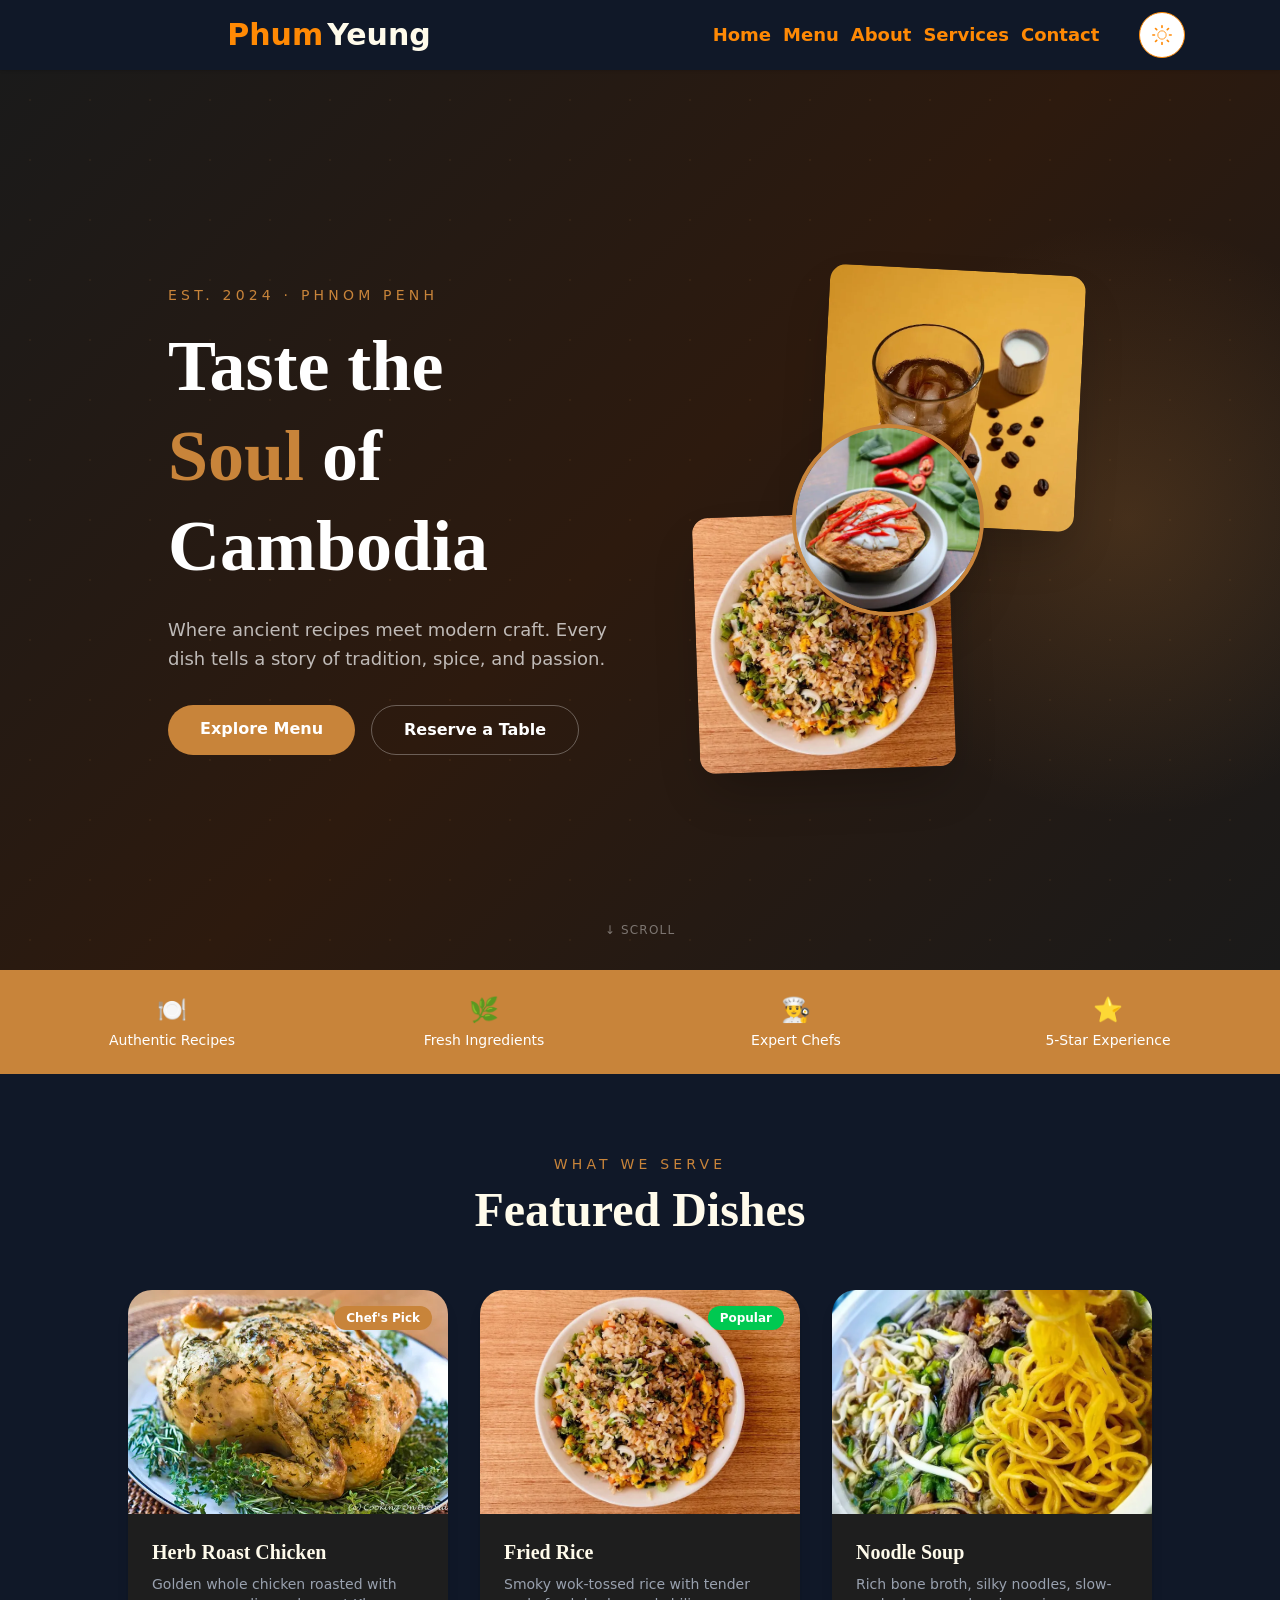
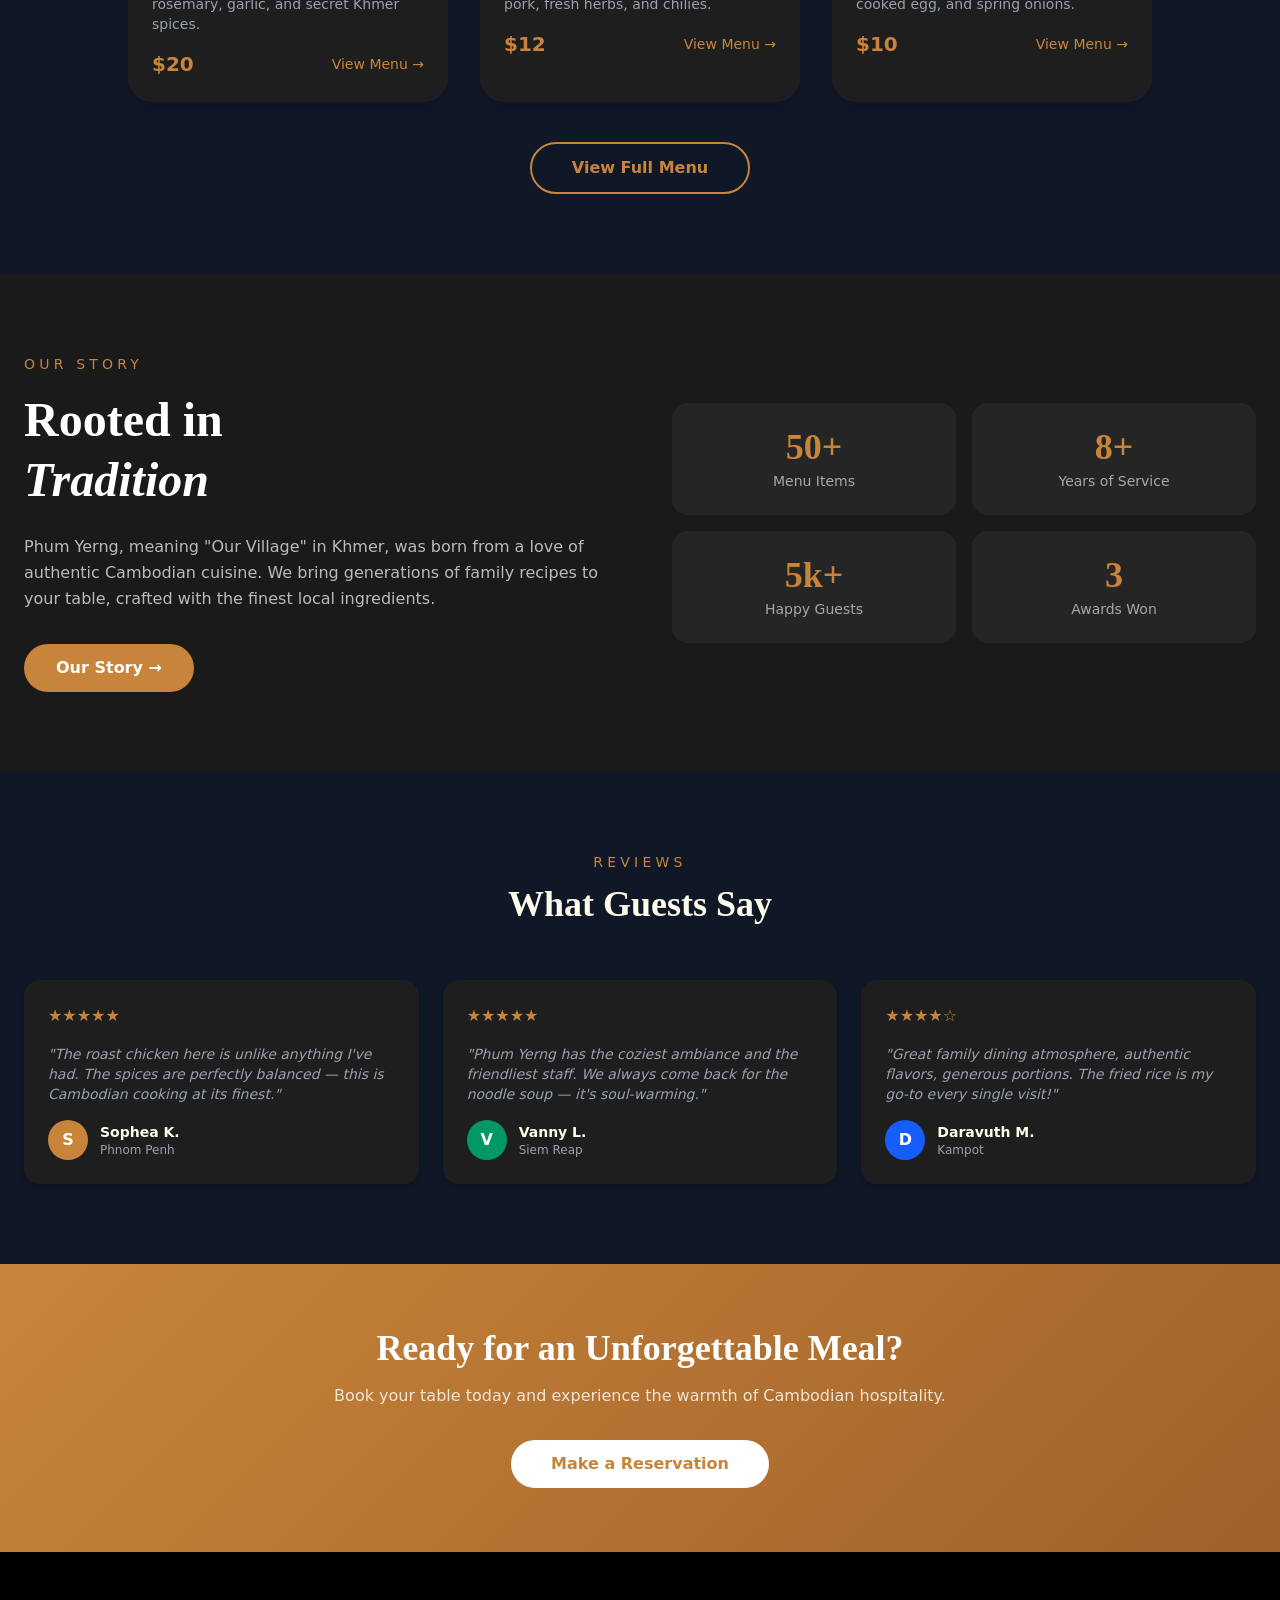
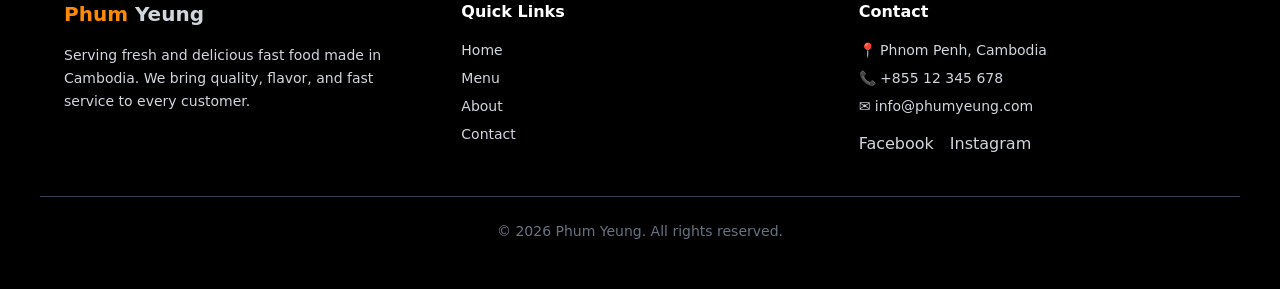
==== commit ed934a26: "added bew file" ====
--- a/index.html
+++ b/index.html
@@ -12,22 +12,27 @@
 
       <div class="sticky top-0 z-50 bg-amber-50 dark:bg-gray-900">
 
-        <!-- nav bar -->
+        <!-- logo -->
     <div
-      class="  px-10 py-4 flex items-center justify-between shadow-sm ">
-      <div class="text-3xl font-bold">
+      class="  px-6 py-3  flex flex-wrap items-center shadow-sm gap-3 justify-between">
+
+      <div class="text-xl sm:text-2xl md:text-3xl font-bold flex gap-1  justify-center flex-1">
+
         <span class="text-orange-400">Phum</span>
+        
         <span class="text-black dark:text-amber-50">Yeung</span>
-      </div>
-
-      <div class="flex items-center gap-6 ">
-      <nav
-        class="flex flex-wrap gap-4 text-xl font-semibold text-[rgb(105,55,39)] px-6 md:px-10 py-4">
-        <a href="/index.html" class="text-orange-400 hover:text-[rgb(254,169,84)] transition">Home</a>
-        <a href="/menu.html" class=" text-orange-400 hover:text-[rgb(254,169,84)] transition">Menu</a>
-        <a href="/about.html" class="text-orange-400 hover:text-[rgb(254,169,84)] transition">About</a>
-        <a href="/service.html" class="text-orange-400 hover:text-[rgb(254,169,84)] transition">Services</a>
-        <a href="/contact.html" class="text-orange-400 hover:text-[rgb(254,169,84)] transition">Contact</a>
+      
+      </div>
+      <!--right side nav-->
+      <div class="flex  items-center gap-3 sm:gap-5 flex-1 justify-center ">
+
+        <!--nav-->
+      <nav class="flex gap-3 text-sm sm:text-base md:text-lg font-semibold text-[rgb(105,55,39)] ">
+        <a href="index.html" class="text-orange-400 hover:text-[rgb(254,169,84)] transition">Home</a>
+        <a href="menu.html" class=" text-orange-400 hover:text-[rgb(254,169,84)] transition">Menu</a>
+        <a href="about.html" class="text-orange-400 hover:text-[rgb(254,169,84)] transition">About</a>
+        <a href="service.html" class="text-orange-400 hover:text-[rgb(254,169,84)] transition">Services</a>
+        <a href="contact.html" class="text-orange-400 hover:text-[rgb(254,169,84)] transition">Contact</a>
         
       </nav>
 
@@ -91,7 +96,7 @@
     <div class="relative z-10 max-w-7xl mx-auto px-6 grid md:grid-cols-2 gap-12 items-center">
       <div class="text-white">
         <p class="fade-up text-[#c8843a] text-sm font-medium tracking-[0.3em] uppercase mb-4">Est. 2024 · Phnom Penh</p>
-        <h1 class="fade-up-2 text-5xl md:text-7xl font-black leading-tight mb-6" style="font-family:'Playfair Display',serif;">
+        <h1 class="fade-up-2 text-3xl sm:text-5xl md:text-7xl font-black leading-tight mb-6" style="font-family:'Playfair Display',serif;">
           Taste the<br><span style="color:#c8843a;">Soul</span> of<br>Cambodia
         </h1>
         <p class="fade-up-3 text-white/70 text-lg max-w-md mb-8 leading-relaxed">
@@ -108,15 +113,15 @@
       </div>
 
       <!-- Hero image stack -->
-      <div class="relative hidden md:block h-125">
+      <div class="relative hidden md:block h-100 lg:h-125">
         <div class="absolute top-0 right-8 w-64 h-64 rounded-2xl overflow-hidden shadow-2xl rotate-3">
-          <img src="/img/icecoffe.webp" alt="ice coffee" class="w-full h-full object-cover">
+          <img src="./img/icecoffe.webp" alt="ice coffee" class="w-full h-full object-cover">
         </div>
         <div class="absolute bottom-0 left-8 w-64 h-64 rounded-2xl overflow-hidden shadow-2xl -rotate-2">
-          <img src="/img/fricerice.webp" alt="Fried Rice" class="w-full h-full object-cover">
+          <img src="./img/fricerice.webp" alt="Fried Rice" class="w-full h-full object-cover">
         </div>
         <div class="absolute top-1/2 left-1/2 -translate-x-1/2 -translate-y-1/2 w-48 h-48 rounded-full overflow-hidden shadow-2xl border-4 border-[#c8843a]">
-          <img src="/img/amok.webp" alt="amok" class="w-full h-full object-cover">
+          <img src="./img/amok.webp" alt="amok" class="w-full h-full object-cover">
         </div>
       </div>
     </div>
@@ -129,7 +134,7 @@
 
   <!-- FEATURES STRIP -->
   <section class="bg-[#c8843a] py-6">
-    <div class="max-w-7xl mx-auto px-6 grid grid-cols-2 md:grid-cols-4 gap-4 text-white text-center">
+    <div class="max-w-7xl mx-auto px-6 grid grid-cols-4 md:grid-cols-4 sm:grid-cols-4 gap-4 text-white text-center">
       <div class="flex flex-col items-center gap-1">
         <span class="text-2xl">🍽️</span>
         <span class="text-sm font-medium">Authentic Recipes</span>
@@ -151,16 +156,16 @@
 
    <!-- FEATURED MENU -->
   <section class="py-20 px-6">
-    <div class="max-w-7xl mx-auto">
+    <div class="max-w-5xl mx-auto">
       <div class="text-center mb-14">
         <p class="deco-line text-[#c8843a] text-sm font-medium tracking-[0.3em] uppercase mb-3">What We Serve</p>
         <h2 class="dark:text-amber-50 text-4xl md:text-5xl font-bold" style="font-family:'Playfair Display',serif; ">Featured Dishes</h2>
       </div>
-      <div class="grid md:grid-cols-3 gap-8">
+      <div class="grid grid-cols-2 sm:grid-cols-3 md:grid-cols-3 gap-8">
         <!-- Card 1 -->
         <div class="menu-card bg-white dark:bg-[#1e1e1e] rounded-3xl overflow-hidden shadow-lg">
           <div class="relative h-56 overflow-hidden">
-            <img src="/img/Herb_Crusted_Roast_Chicken-close-580.webp" alt="Roast Chicken" class="w-full h-full object-cover hover:scale-105 transition-transform duration-500">
+            <img src="./img/Herb_Crusted_Roast_Chicken-close-580.webp" alt="Roast Chicken" class="w-full h-full object-cover hover:scale-105 transition-transform duration-500">
             <span class="absolute top-4 right-4 bg-[#c8843a] text-white text-xs font-bold px-3 py-1 rounded-full">Chef's Pick</span>
           </div>
           <div class="p-6">
@@ -176,7 +181,7 @@
         <!-- Card 2 -->
         <div class="menu-card bg-white dark:bg-[#1e1e1e] rounded-3xl overflow-hidden shadow-lg">
           <div class="relative h-56 overflow-hidden">
-            <img src="/img/fricerice.webp" alt="Fried Rice" class="w-full h-full object-cover hover:scale-105 transition-transform duration-500">
+            <img src="./img/fricerice.webp" alt="Fried Rice" class="w-full h-full object-cover hover:scale-105 transition-transform duration-500">
             <span class="absolute top-4 right-4 bg-green-500 text-white text-xs font-bold px-3 py-1 rounded-full">Popular</span>
           </div>
           <div class="p-6"> 
@@ -192,7 +197,7 @@
         <!-- Card 3 -->
         <div class="menu-card bg-white dark:bg-[#1e1e1e] rounded-3xl overflow-hidden shadow-lg">
           <div class="relative h-56 overflow-hidden">
-            <img src="/img/noodlesoup.webp" alt="Noodle Soup" class="w-full h-full object-cover hover:scale-105 transition-transform duration-500">
+            <img src="./img/noodlesoup.webp" alt="Noodle Soup" class="w-full h-full object-cover hover:scale-105 transition-transform duration-500">
           </div>
           <div class="p-6">
             <h3 class="dark:text-amber-50 text-xl font-bold mb-2" style="font-family:'Playfair Display',serif;">Noodle Soup</h3>
@@ -205,7 +210,7 @@
         </div>
       </div>
       <div class="text-center mt-10">
-        <a href="menu.html" class="inline-block px-10 py-3 border-2 border-[#c8843a] text-[#c8843a] font-semibold rounded-full hover:bg-[#c8843a] hover:text-white transition-all">
+        <a href="menu.html" class="inline-block px-4 sm:px-6 md:px-10 py-3 border-2 border-[#c8843a] text-[#c8843a] font-semibold rounded-full hover:bg-[#c8843a] hover:text-white transition-all">
           View Full Menu
         </a>
       </div>
@@ -255,7 +260,7 @@
         <p class="deco-line text-[#c8843a] text-sm font-medium tracking-[0.3em] uppercase mb-3">Reviews</p>
         <h2 class="dark:text-amber-50 text-4xl font-bold" style="font-family:'Playfair Display',serif;">What Guests Say</h2>
       </div>
-      <div class="grid md:grid-cols-3 gap-6">
+      <div class="grid grid-cols-1 md:grid-cols-3  gap-6">
         <div class="bg-white dark:bg-[#1e1e1e] rounded-2xl p-6 shadow-md">
           <div class="text-[#c8843a] flex gap-1 mb-4"><span class="star">★★★★★</span></div>
           <p class="text-sm text-gray-600 dark:text-gray-400 mb-4 italic">"The roast chicken here is unlike anything I've had. The spices are perfectly balanced — this is Cambodian cooking at its finest."</p>
@@ -293,10 +298,11 @@
       </a>
     </div>
   </section>
-   <!-- footer -->
+   
+  <!-- footer -->
 
     <footer class="bg-black text-gray-300 px-10 py-12 mt-auto">
-      <div class="max-w-6xl mx-auto grid md:grid-cols-3 gap-10">
+      <div class="max-w-6xl mx-auto grid grid-cols-2 md:grid-cols-3 gap-10">
         <!-- brand -->
         <div>
           <h2 class="text-xl font-bold mb-4">
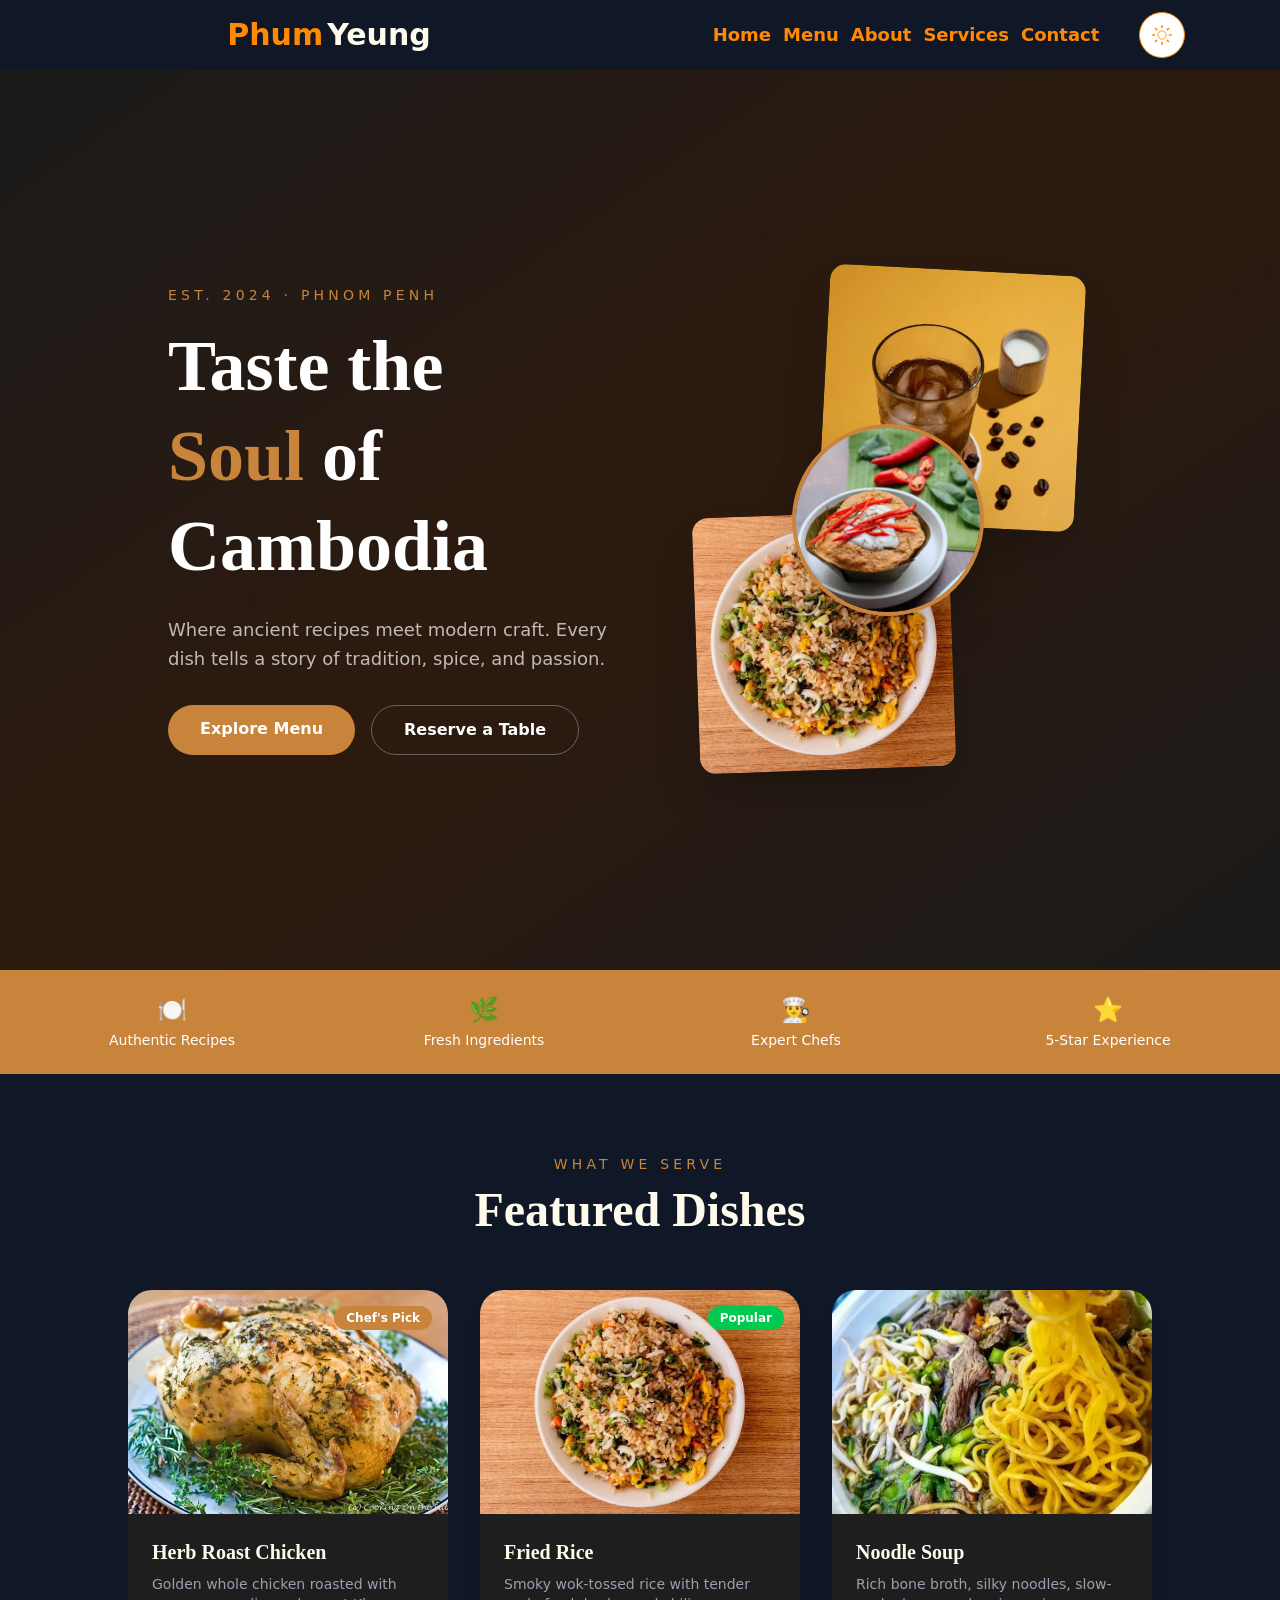
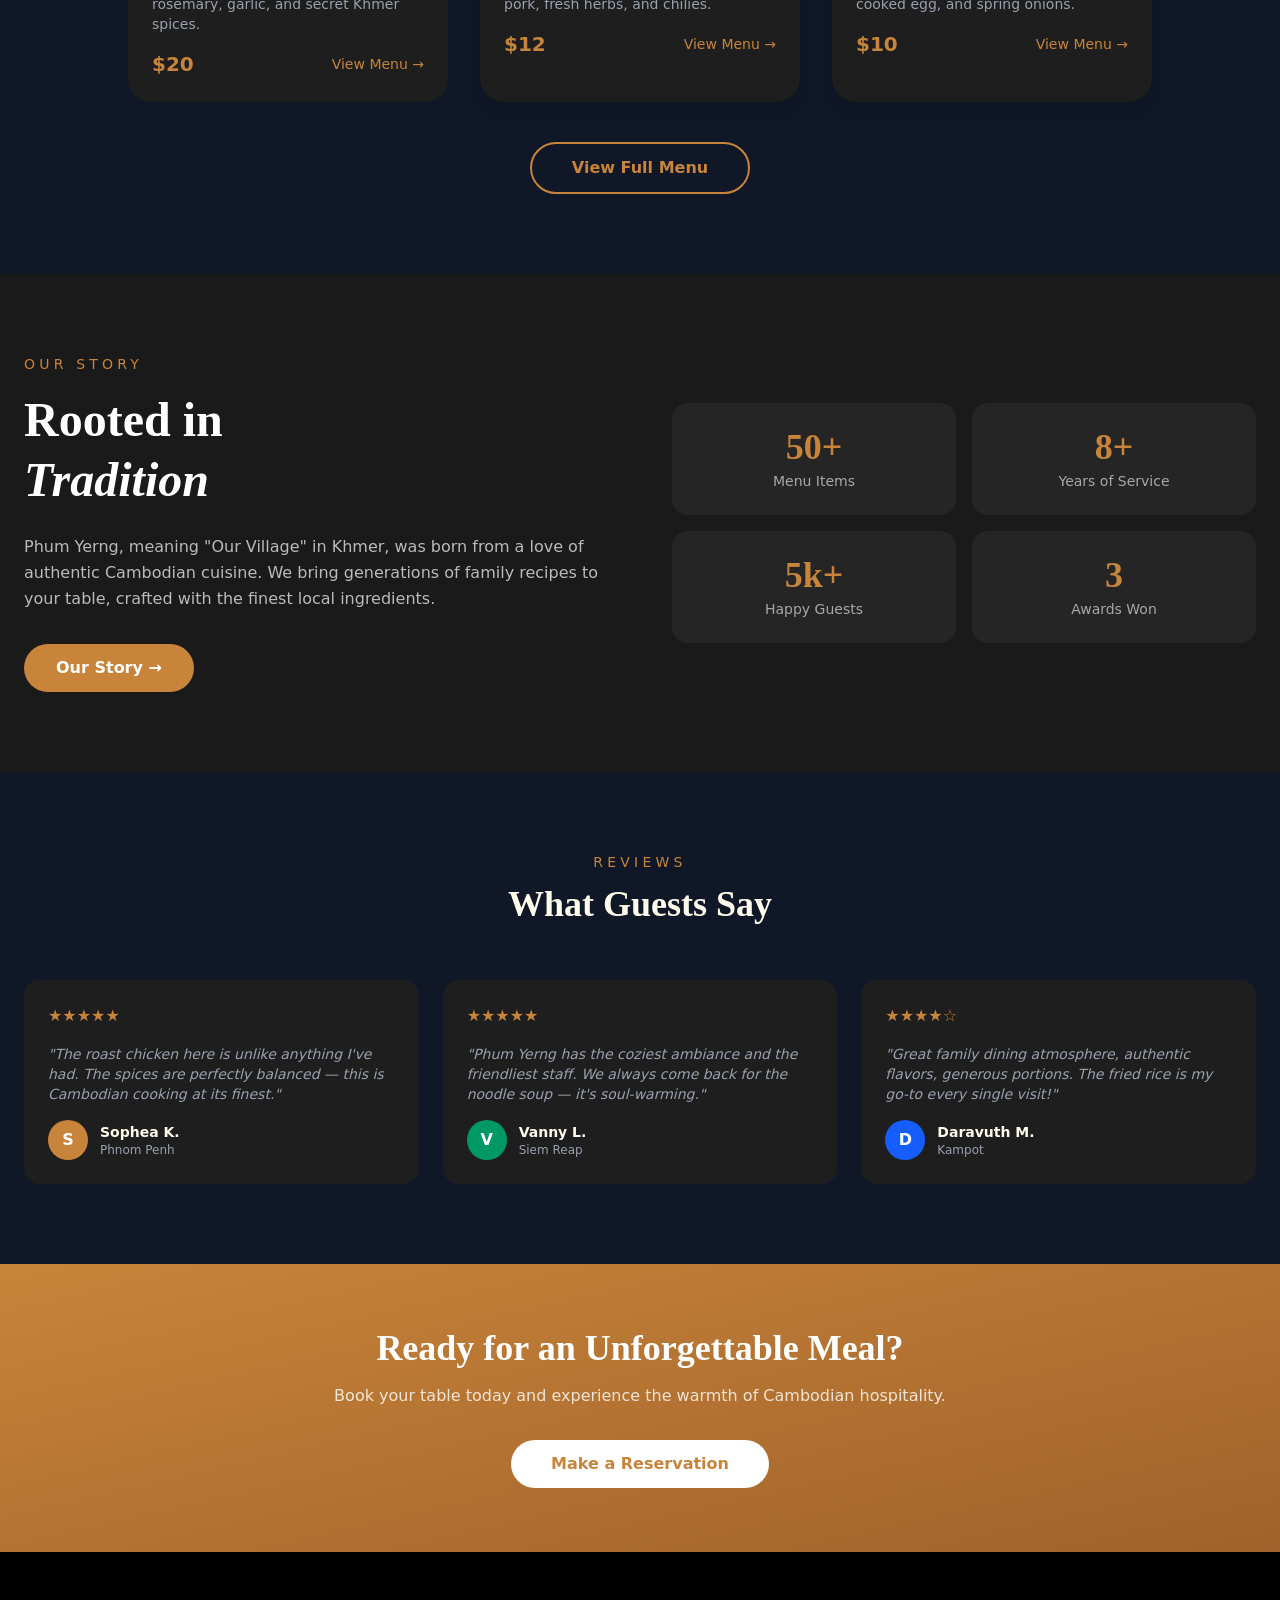
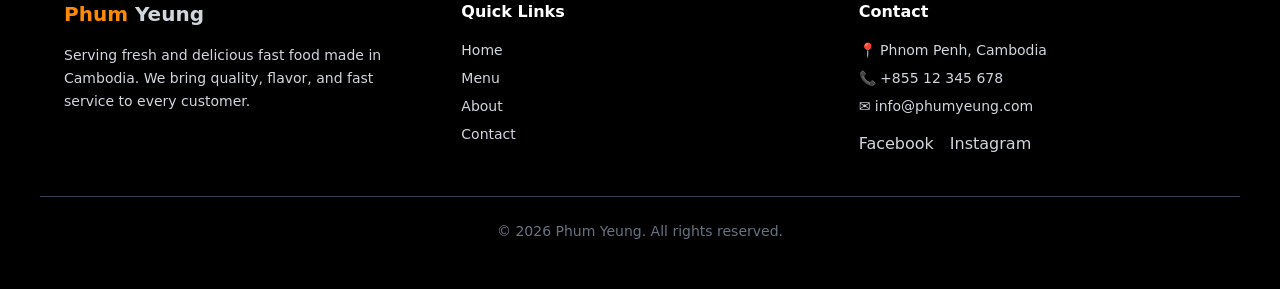
==== commit aff00e9e: "added new file" ====
--- a/index.html
+++ b/index.html
@@ -14,16 +14,18 @@
 
         <!-- logo -->
     <div
-      class="  px-6 py-3  flex flex-wrap items-center shadow-sm gap-3 justify-between">
-
-      <div class="text-xl sm:text-2xl md:text-3xl font-bold flex gap-1  justify-center flex-1">
+      class="  px-6 py-3  flex flex-wrap items-center  gap-3">
+
+      <div class="text-xl md:text-3xl font-bold flex gap-1  justify-center flex-1">
 
         <span class="text-orange-400">Phum</span>
         
         <span class="text-black dark:text-amber-50">Yeung</span>
       
       </div>
+
       <!--right side nav-->
+
       <div class="flex  items-center gap-3 sm:gap-5 flex-1 justify-center ">
 
         <!--nav-->
@@ -35,6 +37,7 @@
         <a href="contact.html" class="text-orange-400 hover:text-[rgb(254,169,84)] transition">Contact</a>
         
       </nav>
+
 
       <button
         id="theme-toggle"
@@ -81,29 +84,23 @@
     </div>
     </div>
       </div>
-
-    <!-- HERO -->
+      
+    <!-- Header -->
      
-   <section id="home" class="relative min-h-screen flex items-center justify-center overflow-hidden" style="background: linear-gradient(135deg, #1a1a1a 0%, #2d1a0e 50%, #1a1a1a 100%);">
+    <section  class="min-h-screen flex items-center justify-center overflow-hidden bg-linear-to-br from-[#1a1a1a] via-[#2d1a0e] to-[#1a1a1a]">
    
-    
-    <!-- Background texture -->
-    <div class="absolute inset-0 opacity-10" style="background-image: url('data:image/svg+xml,<svg xmlns=%22http://www.w3.org/2000/svg%22 width=%2260%22 height=%2260%22><circle cx=%2230%22 cy=%2230%22 r=%221%22 fill=%22%23c8843a%22/></svg>');"></div>
-
-    <!-- Decorative circle -->
-    <div class="absolute right-0 top-1/2 -translate-y-1/2 translate-x-1/4 w-150 h-150 rounded-full opacity-20" style="background: radial-gradient(circle, #c8843a, transparent 70%);"></div>
 
     <div class="relative z-10 max-w-7xl mx-auto px-6 grid md:grid-cols-2 gap-12 items-center">
       <div class="text-white">
         <p class="fade-up text-[#c8843a] text-sm font-medium tracking-[0.3em] uppercase mb-4">Est. 2024 · Phnom Penh</p>
-        <h1 class="fade-up-2 text-3xl sm:text-5xl md:text-7xl font-black leading-tight mb-6" style="font-family:'Playfair Display',serif;">
+        <h1 class="fade-up-2 text-3xl sm:text-5xl md:text-7xl font-black leading-tight mb-6 font-['Playfair_Display']">
           Taste the<br><span style="color:#c8843a;">Soul</span> of<br>Cambodia
         </h1>
-        <p class="fade-up-3 text-white/70 text-lg max-w-md mb-8 leading-relaxed">
+        <p class=" text-white/70 text-lg max-w-md mb-8 leading-relaxed">
           Where ancient recipes meet modern craft. Every dish tells a story of tradition, spice, and passion.
         </p>
-        <div class="fade-up-4 flex flex-wrap gap-4">
-          <a href="menu.html" class="px-8 py-3 text-white font-semibold rounded-full transition-all hover:scale-105" style="background:#c8843a;">
+        <div class=" flex flex-wrap gap-4">
+          <a href="menu.html" class="px-8 py-3 text-white font-semibold rounded-full transition-all hover:scale-105 bg-[#c8843a]" >
             Explore Menu
           </a>
           <a href="contact.html" class="px-8 py-3 border border-white/30 text-white font-semibold rounded-full hover:bg-white/10 transition-all">
@@ -125,15 +122,12 @@
         </div>
       </div>
     </div>
-
-    <!-- Scroll indicator -->
-    <div class="absolute bottom-8 left-1/2 -translate-x-1/2 text-white/40 text-xs tracking-widest uppercase animate-bounce">
-      ↓ Scroll
-    </div>
-  </section>
-
-  <!-- FEATURES STRIP -->
-  <section class="bg-[#c8843a] py-6">
+    
+  </section>
+
+  <!-- Featured -->
+   
+  <section class="bg-[#c8843a] py-6" >
     <div class="max-w-7xl mx-auto px-6 grid grid-cols-4 md:grid-cols-4 sm:grid-cols-4 gap-4 text-white text-center">
       <div class="flex flex-col items-center gap-1">
         <span class="text-2xl">🍽️</span>
@@ -154,7 +148,7 @@
     </div>
   </section>
 
-   <!-- FEATURED MENU -->
+   <!-- Featured menu -->
   <section class="py-20 px-6">
     <div class="max-w-5xl mx-auto">
       <div class="text-center mb-14">
@@ -162,14 +156,16 @@
         <h2 class="dark:text-amber-50 text-4xl md:text-5xl font-bold" style="font-family:'Playfair Display',serif; ">Featured Dishes</h2>
       </div>
       <div class="grid grid-cols-2 sm:grid-cols-3 md:grid-cols-3 gap-8">
+        
         <!-- Card 1 -->
-        <div class="menu-card bg-white dark:bg-[#1e1e1e] rounded-3xl overflow-hidden shadow-lg">
-          <div class="relative h-56 overflow-hidden">
+
+        <div class=" bg-white dark:bg-[#1e1e1e] rounded-3xl overflow-hidden ">
+          <div class="relative h-56">
             <img src="./img/Herb_Crusted_Roast_Chicken-close-580.webp" alt="Roast Chicken" class="w-full h-full object-cover hover:scale-105 transition-transform duration-500">
             <span class="absolute top-4 right-4 bg-[#c8843a] text-white text-xs font-bold px-3 py-1 rounded-full">Chef's Pick</span>
           </div>
           <div class="p-6">
-            <h3 class="dark:text-amber-50 text-xl font-bold mb-2" style="font-family:'Playfair Display',serif;">Herb Roast Chicken</h3>
+            <h3 class="dark:text-amber-50 text-xl font-bold mb-2 font-['Playfair_Display']">Herb Roast Chicken</h3>
             <p class="text-sm text-gray-500 dark:text-gray-400 mb-4">Golden whole chicken roasted with rosemary, garlic, and secret Khmer spices.</p>
             <div class="flex justify-between items-center">
               <span class="text-[#c8843a] font-bold text-xl">$20</span>
@@ -180,12 +176,12 @@
 
         <!-- Card 2 -->
         <div class="menu-card bg-white dark:bg-[#1e1e1e] rounded-3xl overflow-hidden shadow-lg">
-          <div class="relative h-56 overflow-hidden">
+          <div class="relative h-56">
             <img src="./img/fricerice.webp" alt="Fried Rice" class="w-full h-full object-cover hover:scale-105 transition-transform duration-500">
             <span class="absolute top-4 right-4 bg-green-500 text-white text-xs font-bold px-3 py-1 rounded-full">Popular</span>
           </div>
           <div class="p-6"> 
-            <h3 class=" dark:text-amber-50 text-xl font-bold mb-2" style="font-family:'Playfair Display',serif;"> Fried Rice</h3>
+            <h3 class=" dark:text-amber-50 text-xl font-bold mb-2 font-['Playfair_Display']"> Fried Rice</h3>
             <p class="text-sm text-gray-500 dark:text-gray-400 mb-4">Smoky wok-tossed rice with tender pork, fresh herbs, and chilies.</p>
             <div class="flex justify-between items-center">
               <span class="text-[#c8843a] font-bold text-xl">$12</span>
@@ -196,11 +192,11 @@
 
         <!-- Card 3 -->
         <div class="menu-card bg-white dark:bg-[#1e1e1e] rounded-3xl overflow-hidden shadow-lg">
-          <div class="relative h-56 overflow-hidden">
+          <div class="relative h-56">
             <img src="./img/noodlesoup.webp" alt="Noodle Soup" class="w-full h-full object-cover hover:scale-105 transition-transform duration-500">
           </div>
           <div class="p-6">
-            <h3 class="dark:text-amber-50 text-xl font-bold mb-2" style="font-family:'Playfair Display',serif;">Noodle Soup</h3>
+            <h3 class="dark:text-amber-50 text-xl font-bold mb-2 font-['Playfair_Display']">Noodle Soup</h3>
             <p class="text-sm text-gray-500 dark:text-gray-400 mb-4">Rich bone broth, silky noodles, slow-cooked egg, and spring onions.</p>
             <div class="flex justify-between items-center">
               <span class="text-[#c8843a] font-bold text-xl">$10</span>
@@ -217,13 +213,13 @@
     </div>
   </section>
 
-  <!-- ABOUT TEASER -->
-  <section class="py-20 px-6 bg-[#1a1a1a] text-white relative overflow-hidden">
-    <div class="absolute inset-0 opacity-5" style="background-image: url('data:image/svg+xml,<svg xmlns=%22http://www.w3.org/2000/svg%22 width=%2260%22 height=%2260%22><circle cx=%2230%22 cy=%2230%22 r=%221%22 fill=%22%23c8843a%22/></svg>');"></div>
-    <div class="max-w-7xl mx-auto relative z-10 grid md:grid-cols-2 gap-16 items-center">
+  <!-- Our Story -->
+   
+  <section class="py-20 px-6 bg-[#1a1a1a] text-white">
+    <div class="max-w-7xl mx-auto grid md:grid-cols-2 gap-16 items-center">
       <div>
-        <p class="deco-line text-[#c8843a] text-sm font-medium tracking-[0.3em] uppercase mb-4">Our Story</p>
-        <h2 class="text-4xl md:text-5xl font-bold leading-tight mb-6" style="font-family:'Playfair Display',serif;">
+        <p class=" text-[#c8843a] text-sm font-medium tracking-[0.3em] uppercase mb-4">Our Story</p>
+        <h2 class="text-4xl md:text-5xl font-bold leading-tight mb-6 font-['Playfair_Display']">
           Rooted in<br><em>Tradition</em>
         </h2>
         <p class="text-white/70 leading-relaxed mb-8">
@@ -235,50 +231,53 @@
       </div>
       <div class="grid grid-cols-2 gap-4">
         <div class="bg-white/5 rounded-2xl p-6 text-center">
-          <div class="text-4xl font-black text-[#c8843a]" style="font-family:'Playfair Display',serif;">50+</div>
+          <div class="text-4xl font-black text-[#c8843a] font-['Playfair_Display']" >50+</div>
           <div class="text-sm text-white/60 mt-1">Menu Items</div>
         </div>
         <div class="bg-white/5 rounded-2xl p-6 text-center">
-          <div class="text-4xl font-black text-[#c8843a]" style="font-family:'Playfair Display',serif;">8+</div>
+          <div class="text-4xl font-black text-[#c8843a] font-['Playfair_Display']" >8+</div>
           <div class="text-sm text-white/60 mt-1">Years of Service</div>
         </div>
         <div class="bg-white/5 rounded-2xl p-6 text-center">
-          <div class="text-4xl font-black text-[#c8843a]" style="font-family:'Playfair Display',serif;">5k+</div>
+          <div class="text-4xl font-black text-[#c8843a] font-['Playfair_Display']" >5k+</div>
           <div class="text-sm text-white/60 mt-1">Happy Guests</div>
         </div>
         <div class="bg-white/5 rounded-2xl p-6 text-center">
-          <div class="text-4xl font-black text-[#c8843a]" style="font-family:'Playfair Display',serif;">3</div>
+          <div class="text-4xl font-black text-[#c8843a] font-['Playfair_Display']">3</div>
           <div class="text-sm text-white/60 mt-1">Awards Won</div>
         </div>
       </div>
     </div>
   </section>
-   <!-- TESTIMONIALS -->
+
+   <!-- Reviews -->
+
   <section class="py-20 px-6">
     <div class="max-w-7xl mx-auto">
       <div class="text-center mb-14">
-        <p class="deco-line text-[#c8843a] text-sm font-medium tracking-[0.3em] uppercase mb-3">Reviews</p>
-        <h2 class="dark:text-amber-50 text-4xl font-bold" style="font-family:'Playfair Display',serif;">What Guests Say</h2>
+        <p class=" text-[#c8843a] text-sm font-medium tracking-[0.3em] uppercase mb-3">Reviews</p>
+        <h2 class="dark:text-amber-50 text-4xl font-bold font-['Playfair_Display']">What Guests Say</h2>
       </div>
       <div class="grid grid-cols-1 md:grid-cols-3  gap-6">
-        <div class="bg-white dark:bg-[#1e1e1e] rounded-2xl p-6 shadow-md">
-          <div class="text-[#c8843a] flex gap-1 mb-4"><span class="star">★★★★★</span></div>
+        <div class="bg-white dark:bg-[#1e1e1e] rounded-2xl p-6 ">
+          <div class="text-[#c8843a] gap-1 mb-4"><span class="star">★★★★★</span></div>
           <p class="text-sm text-gray-600 dark:text-gray-400 mb-4 italic">"The roast chicken here is unlike anything I've had. The spices are perfectly balanced — this is Cambodian cooking at its finest."</p>
           <div class="flex items-center gap-3">
             <div class="w-10 h-10 rounded-full bg-[#c8843a] flex items-center justify-center text-white font-bold">S</div>
-            <div><div class="dark:text-amber-50 text-sm font-semibold">Sophea K.</div><div class="text-xs text-gray-400">Phnom Penh</div></div>
-          </div>
-        </div>
-        <div class="bg-white dark:bg-[#1e1e1e] rounded-2xl p-6 shadow-md">
-          <div class="text-[#c8843a] flex gap-1 mb-4"><span class="star">★★★★★</span></div>
+            <div><div class="dark:text-amber-50 text-sm font-semibold">Sophea K.</div>
+            <div class="text-xs text-gray-400">Phnom Penh</div></div>
+          </div>
+        </div>
+        <div class="bg-white dark:bg-[#1e1e1e] rounded-2xl p-6 ">
+          <div class="text-[#c8843a]  gap-1 mb-4"><span class="star">★★★★★</span></div>
           <p class="text-sm text-gray-600 dark:text-gray-400 mb-4 italic">"Phum Yerng has the coziest ambiance and the friendliest staff. We always come back for the noodle soup — it's soul-warming."</p>
           <div class="flex items-center gap-3">
             <div class="w-10 h-10 rounded-full bg-emerald-600 flex items-center justify-center text-white font-bold">V</div>
             <div><div class="dark:text-amber-50 text-sm font-semibold">Vanny L.</div><div class="text-xs text-gray-400">Siem Reap</div></div>
           </div>
         </div>
-        <div class="bg-white dark:bg-[#1e1e1e] rounded-2xl p-6 shadow-md">
-          <div class="text-[#c8843a] flex gap-1 mb-4"><span class="star">★★★★☆</span></div>
+        <div class="bg-white dark:bg-[#1e1e1e] rounded-2xl p-6 ">
+          <div class="text-[#c8843a] gap-1 mb-4"><span class="star">★★★★☆</span></div>
           <p class="text-sm text-gray-600 dark:text-gray-400 mb-4 italic">"Great family dining atmosphere, authentic flavors, generous portions. The fried rice is my go-to every single visit!"</p>
           <div class="flex items-center gap-3">
             <div class="w-10 h-10 rounded-full bg-blue-600 flex items-center justify-center text-white font-bold">D</div>
@@ -288,10 +287,12 @@
       </div>
     </div>
   </section>
-  <!-- CTA BANNER -->
-  <section class="py-16 px-6" style="background: linear-gradient(135deg, #c8843a, #a0622a);">
+
+  <!-- Banner -->
+
+  <section class="py-16 px-6 bg-linear-to-br from-[#c8843a] to-[#a0622a]" >
     <div class="max-w-3xl mx-auto text-center text-white">
-      <h2 class="text-3xl md:text-4xl font-bold mb-4" style="font-family:'Playfair Display',serif;">Ready for an Unforgettable Meal?</h2>
+      <h2 class="text-3xl md:text-4xl font-bold mb-4 font-['Playfair_Display']">Ready for an Unforgettable Meal?</h2>
       <p class="text-white/80 mb-8">Book your table today and experience the warmth of Cambodian hospitality.</p>
       <a href="contact.html" class="inline-block px-10 py-3 bg-white text-[#c8843a] font-bold rounded-full hover:scale-105 transition-transform">
         Make a Reservation
--- a/src/output.css
+++ b/src/output.css
@@ -0,0 +1,1452 @@
+/*! tailwindcss v4.2.2 | MIT License | https://tailwindcss.com */
+@layer properties;
+@layer theme, base, components, utilities;
+@layer theme {
+  :root, :host {
+    --font-sans: ui-sans-serif, system-ui, sans-serif, "Apple Color Emoji",
+      "Segoe UI Emoji", "Segoe UI Symbol", "Noto Color Emoji";
+    --font-serif: ui-serif, Georgia, Cambria, "Times New Roman", Times, serif;
+    --font-mono: ui-monospace, SFMono-Regular, Menlo, Monaco, Consolas, "Liberation Mono",
+      "Courier New", monospace;
+    --color-red-500: oklch(63.7% 0.237 25.331);
+    --color-red-900: oklch(39.6% 0.141 25.723);
+    --color-orange-400: oklch(75% 0.183 55.934);
+    --color-orange-500: oklch(70.5% 0.213 47.604);
+    --color-amber-50: oklch(98.7% 0.022 95.277);
+    --color-yellow-900: oklch(42.1% 0.095 57.708);
+    --color-green-500: oklch(72.3% 0.219 149.579);
+    --color-green-900: oklch(39.3% 0.095 152.535);
+    --color-emerald-600: oklch(59.6% 0.145 163.225);
+    --color-sky-100: oklch(95.1% 0.026 236.824);
+    --color-sky-900: oklch(39.1% 0.09 240.876);
+    --color-blue-200: oklch(88.2% 0.059 254.128);
+    --color-blue-500: oklch(62.3% 0.214 259.815);
+    --color-blue-600: oklch(54.6% 0.245 262.881);
+    --color-blue-900: oklch(37.9% 0.146 265.522);
+    --color-gray-200: oklch(92.8% 0.006 264.531);
+    --color-gray-300: oklch(87.2% 0.01 258.338);
+    --color-gray-400: oklch(70.7% 0.022 261.325);
+    --color-gray-500: oklch(55.1% 0.027 264.364);
+    --color-gray-600: oklch(44.6% 0.03 256.802);
+    --color-gray-700: oklch(37.3% 0.034 259.733);
+    --color-gray-800: oklch(27.8% 0.033 256.848);
+    --color-gray-900: oklch(21% 0.034 264.665);
+    --color-black: #000;
+    --color-white: #fff;
+    --spacing: 0.25rem;
+    --container-md: 28rem;
+    --container-2xl: 42rem;
+    --container-3xl: 48rem;
+    --container-4xl: 56rem;
+    --container-5xl: 64rem;
+    --container-6xl: 72rem;
+    --container-7xl: 80rem;
+    --text-xs: 0.75rem;
+    --text-xs--line-height: calc(1 / 0.75);
+    --text-sm: 0.875rem;
+    --text-sm--line-height: calc(1.25 / 0.875);
+    --text-base: 1rem;
+    --text-base--line-height: calc(1.5 / 1);
+    --text-lg: 1.125rem;
+    --text-lg--line-height: calc(1.75 / 1.125);
+    --text-xl: 1.25rem;
+    --text-xl--line-height: calc(1.75 / 1.25);
+    --text-2xl: 1.5rem;
+    --text-2xl--line-height: calc(2 / 1.5);
+    --text-3xl: 1.875rem;
+    --text-3xl--line-height: calc(2.25 / 1.875);
+    --text-4xl: 2.25rem;
+    --text-4xl--line-height: calc(2.5 / 2.25);
+    --text-5xl: 3rem;
+    --text-5xl--line-height: 1;
+    --text-7xl: 4.5rem;
+    --text-7xl--line-height: 1;
+    --font-weight-medium: 500;
+    --font-weight-semibold: 600;
+    --font-weight-bold: 700;
+    --font-weight-black: 900;
+    --tracking-widest: 0.1em;
+    --leading-tight: 1.25;
+    --leading-relaxed: 1.625;
+    --radius-xl: 0.75rem;
+    --radius-2xl: 1rem;
+    --radius-3xl: 1.5rem;
+    --animate-bounce: bounce 1s infinite;
+    --default-transition-duration: 150ms;
+    --default-transition-timing-function: cubic-bezier(0.4, 0, 0.2, 1);
+    --default-font-family: var(--font-sans);
+    --default-mono-font-family: var(--font-mono);
+  }
+}
+@layer base {
+  *, ::after, ::before, ::backdrop, ::file-selector-button {
+    box-sizing: border-box;
+    margin: 0;
+    padding: 0;
+    border: 0 solid;
+  }
+  html, :host {
+    line-height: 1.5;
+    -webkit-text-size-adjust: 100%;
+    tab-size: 4;
+    font-family: var(--default-font-family, ui-sans-serif, system-ui, sans-serif, "Apple Color Emoji", "Segoe UI Emoji", "Segoe UI Symbol", "Noto Color Emoji");
+    font-feature-settings: var(--default-font-feature-settings, normal);
+    font-variation-settings: var(--default-font-variation-settings, normal);
+    -webkit-tap-highlight-color: transparent;
+  }
+  hr {
+    height: 0;
+    color: inherit;
+    border-top-width: 1px;
+  }
+  abbr:where([title]) {
+    -webkit-text-decoration: underline dotted;
+    text-decoration: underline dotted;
+  }
+  h1, h2, h3, h4, h5, h6 {
+    font-size: inherit;
+    font-weight: inherit;
+  }
+  a {
+    color: inherit;
+    -webkit-text-decoration: inherit;
+    text-decoration: inherit;
+  }
+  b, strong {
+    font-weight: bolder;
+  }
+  code, kbd, samp, pre {
+    font-family: var(--default-mono-font-family, ui-monospace, SFMono-Regular, Menlo, Monaco, Consolas, "Liberation Mono", "Courier New", monospace);
+    font-feature-settings: var(--default-mono-font-feature-settings, normal);
+    font-variation-settings: var(--default-mono-font-variation-settings, normal);
+    font-size: 1em;
+  }
+  small {
+    font-size: 80%;
+  }
+  sub, sup {
+    font-size: 75%;
+    line-height: 0;
+    position: relative;
+    vertical-align: baseline;
+  }
+  sub {
+    bottom: -0.25em;
+  }
+  sup {
+    top: -0.5em;
+  }
+  table {
+    text-indent: 0;
+    border-color: inherit;
+    border-collapse: collapse;
+  }
+  :-moz-focusring {
+    outline: auto;
+  }
+  progress {
+    vertical-align: baseline;
+  }
+  summary {
+    display: list-item;
+  }
+  ol, ul, menu {
+    list-style: none;
+  }
+  img, svg, video, canvas, audio, iframe, embed, object {
+    display: block;
+    vertical-align: middle;
+  }
+  img, video {
+    max-width: 100%;
+    height: auto;
+  }
+  button, input, select, optgroup, textarea, ::file-selector-button {
+    font: inherit;
+    font-feature-settings: inherit;
+    font-variation-settings: inherit;
+    letter-spacing: inherit;
+    color: inherit;
+    border-radius: 0;
+    background-color: transparent;
+    opacity: 1;
+  }
+  :where(select:is([multiple], [size])) optgroup {
+    font-weight: bolder;
+  }
+  :where(select:is([multiple], [size])) optgroup option {
+    padding-inline-start: 20px;
+  }
+  ::file-selector-button {
+    margin-inline-end: 4px;
+  }
+  ::placeholder {
+    opacity: 1;
+  }
+  @supports (not (-webkit-appearance: -apple-pay-button))  or (contain-intrinsic-size: 1px) {
+    ::placeholder {
+      color: currentcolor;
+      @supports (color: color-mix(in lab, red, red)) {
+        color: color-mix(in oklab, currentcolor 50%, transparent);
+      }
+    }
+  }
+  textarea {
+    resize: vertical;
+  }
+  ::-webkit-search-decoration {
+    -webkit-appearance: none;
+  }
+  ::-webkit-date-and-time-value {
+    min-height: 1lh;
+    text-align: inherit;
+  }
+  ::-webkit-datetime-edit {
+    display: inline-flex;
+  }
+  ::-webkit-datetime-edit-fields-wrapper {
+    padding: 0;
+  }
+  ::-webkit-datetime-edit, ::-webkit-datetime-edit-year-field, ::-webkit-datetime-edit-month-field, ::-webkit-datetime-edit-day-field, ::-webkit-datetime-edit-hour-field, ::-webkit-datetime-edit-minute-field, ::-webkit-datetime-edit-second-field, ::-webkit-datetime-edit-millisecond-field, ::-webkit-datetime-edit-meridiem-field {
+    padding-block: 0;
+  }
+  ::-webkit-calendar-picker-indicator {
+    line-height: 1;
+  }
+  :-moz-ui-invalid {
+    box-shadow: none;
+  }
+  button, input:where([type="button"], [type="reset"], [type="submit"]), ::file-selector-button {
+    appearance: button;
+  }
+  ::-webkit-inner-spin-button, ::-webkit-outer-spin-button {
+    height: auto;
+  }
+  [hidden]:where(:not([hidden="until-found"])) {
+    display: none !important;
+  }
+}
+@layer utilities {
+  .absolute {
+    position: absolute;
+  }
+  .relative {
+    position: relative;
+  }
+  .sticky {
+    position: sticky;
+  }
+  .inset-0 {
+    inset: calc(var(--spacing) * 0);
+  }
+  .top-0 {
+    top: calc(var(--spacing) * 0);
+  }
+  .top-1 {
+    top: calc(var(--spacing) * 1);
+  }
+  .top-1\/2 {
+    top: calc(1 / 2 * 100%);
+  }
+  .top-3 {
+    top: calc(var(--spacing) * 3);
+  }
+  .top-4 {
+    top: calc(var(--spacing) * 4);
+  }
+  .top-18 {
+    top: calc(var(--spacing) * 18);
+  }
+  .right-0 {
+    right: calc(var(--spacing) * 0);
+  }
+  .right-3 {
+    right: calc(var(--spacing) * 3);
+  }
+  .right-4 {
+    right: calc(var(--spacing) * 4);
+  }
+  .right-8 {
+    right: calc(var(--spacing) * 8);
+  }
+  .bottom-0 {
+    bottom: calc(var(--spacing) * 0);
+  }
+  .left-1 {
+    left: calc(var(--spacing) * 1);
+  }
+  .left-1\/2 {
+    left: calc(1 / 2 * 100%);
+  }
+  .left-8 {
+    left: calc(var(--spacing) * 8);
+  }
+  .z-10 {
+    z-index: 10;
+  }
+  .z-40 {
+    z-index: 40;
+  }
+  .z-50 {
+    z-index: 50;
+  }
+  .mx-auto {
+    margin-inline: auto;
+  }
+  .mt-1 {
+    margin-top: calc(var(--spacing) * 1);
+  }
+  .mt-4 {
+    margin-top: calc(var(--spacing) * 4);
+  }
+  .mt-10 {
+    margin-top: calc(var(--spacing) * 10);
+  }
+  .mt-12 {
+    margin-top: calc(var(--spacing) * 12);
+  }
+  .mt-90 {
+    margin-top: calc(var(--spacing) * 90);
+  }
+  .mt-auto {
+    margin-top: auto;
+  }
+  .mr-1 {
+    margin-right: calc(var(--spacing) * 1);
+  }
+  .mb-2 {
+    margin-bottom: calc(var(--spacing) * 2);
+  }
+  .mb-3 {
+    margin-bottom: calc(var(--spacing) * 3);
+  }
+  .mb-4 {
+    margin-bottom: calc(var(--spacing) * 4);
+  }
+  .mb-6 {
+    margin-bottom: calc(var(--spacing) * 6);
+  }
+  .mb-8 {
+    margin-bottom: calc(var(--spacing) * 8);
+  }
+  .mb-12 {
+    margin-bottom: calc(var(--spacing) * 12);
+  }
+  .mb-14 {
+    margin-bottom: calc(var(--spacing) * 14);
+  }
+  .ml-5 {
+    margin-left: calc(var(--spacing) * 5);
+  }
+  .flex {
+    display: flex;
+  }
+  .grid {
+    display: grid;
+  }
+  .hidden {
+    display: none;
+  }
+  .inline-block {
+    display: inline-block;
+  }
+  .table {
+    display: table;
+  }
+  .h-5 {
+    height: calc(var(--spacing) * 5);
+  }
+  .h-10 {
+    height: calc(var(--spacing) * 10);
+  }
+  .h-48 {
+    height: calc(var(--spacing) * 48);
+  }
+  .h-52 {
+    height: calc(var(--spacing) * 52);
+  }
+  .h-56 {
+    height: calc(var(--spacing) * 56);
+  }
+  .h-64 {
+    height: calc(var(--spacing) * 64);
+  }
+  .h-100 {
+    height: calc(var(--spacing) * 100);
+  }
+  .h-150 {
+    height: calc(var(--spacing) * 150);
+  }
+  .h-full {
+    height: 100%;
+  }
+  .min-h-screen {
+    min-height: 100vh;
+  }
+  .w-5 {
+    width: calc(var(--spacing) * 5);
+  }
+  .w-10 {
+    width: calc(var(--spacing) * 10);
+  }
+  .w-48 {
+    width: calc(var(--spacing) * 48);
+  }
+  .w-64 {
+    width: calc(var(--spacing) * 64);
+  }
+  .w-150 {
+    width: calc(var(--spacing) * 150);
+  }
+  .w-full {
+    width: 100%;
+  }
+  .max-w-2xl {
+    max-width: var(--container-2xl);
+  }
+  .max-w-3xl {
+    max-width: var(--container-3xl);
+  }
+  .max-w-4xl {
+    max-width: var(--container-4xl);
+  }
+  .max-w-5xl {
+    max-width: var(--container-5xl);
+  }
+  .max-w-6xl {
+    max-width: var(--container-6xl);
+  }
+  .max-w-7xl {
+    max-width: var(--container-7xl);
+  }
+  .max-w-md {
+    max-width: var(--container-md);
+  }
+  .flex-1 {
+    flex: 1;
+  }
+  .border-collapse {
+    border-collapse: collapse;
+  }
+  .-translate-x-1 {
+    --tw-translate-x: calc(var(--spacing) * -1);
+    translate: var(--tw-translate-x) var(--tw-translate-y);
+  }
+  .-translate-x-1\/2 {
+    --tw-translate-x: calc(calc(1 / 2 * 100%) * -1);
+    translate: var(--tw-translate-x) var(--tw-translate-y);
+  }
+  .translate-x-1 {
+    --tw-translate-x: calc(var(--spacing) * 1);
+    translate: var(--tw-translate-x) var(--tw-translate-y);
+  }
+  .translate-x-1\/4 {
+    --tw-translate-x: calc(1 / 4 * 100%);
+    translate: var(--tw-translate-x) var(--tw-translate-y);
+  }
+  .-translate-y-1 {
+    --tw-translate-y: calc(var(--spacing) * -1);
+    translate: var(--tw-translate-x) var(--tw-translate-y);
+  }
+  .-translate-y-1\/2 {
+    --tw-translate-y: calc(calc(1 / 2 * 100%) * -1);
+    translate: var(--tw-translate-x) var(--tw-translate-y);
+  }
+  .-rotate-2 {
+    rotate: calc(2deg * -1);
+  }
+  .rotate-3 {
+    rotate: 3deg;
+  }
+  .transform {
+    transform: var(--tw-rotate-x,) var(--tw-rotate-y,) var(--tw-rotate-z,) var(--tw-skew-x,) var(--tw-skew-y,);
+  }
+  .resize {
+    resize: both;
+  }
+  .grid-cols-1 {
+    grid-template-columns: repeat(1, minmax(0, 1fr));
+  }
+  .grid-cols-2 {
+    grid-template-columns: repeat(2, minmax(0, 1fr));
+  }
+  .grid-cols-4 {
+    grid-template-columns: repeat(4, minmax(0, 1fr));
+  }
+  .flex-col {
+    flex-direction: column;
+  }
+  .flex-wrap {
+    flex-wrap: wrap;
+  }
+  .items-center {
+    align-items: center;
+  }
+  .items-start {
+    align-items: flex-start;
+  }
+  .justify-between {
+    justify-content: space-between;
+  }
+  .justify-center {
+    justify-content: center;
+  }
+  .gap-1 {
+    gap: calc(var(--spacing) * 1);
+  }
+  .gap-3 {
+    gap: calc(var(--spacing) * 3);
+  }
+  .gap-4 {
+    gap: calc(var(--spacing) * 4);
+  }
+  .gap-6 {
+    gap: calc(var(--spacing) * 6);
+  }
+  .gap-8 {
+    gap: calc(var(--spacing) * 8);
+  }
+  .gap-10 {
+    gap: calc(var(--spacing) * 10);
+  }
+  .gap-12 {
+    gap: calc(var(--spacing) * 12);
+  }
+  .gap-16 {
+    gap: calc(var(--spacing) * 16);
+  }
+  .space-y-2 {
+    :where(& > :not(:last-child)) {
+      --tw-space-y-reverse: 0;
+      margin-block-start: calc(calc(var(--spacing) * 2) * var(--tw-space-y-reverse));
+      margin-block-end: calc(calc(var(--spacing) * 2) * calc(1 - var(--tw-space-y-reverse)));
+    }
+  }
+  .space-x-4 {
+    :where(& > :not(:last-child)) {
+      --tw-space-x-reverse: 0;
+      margin-inline-start: calc(calc(var(--spacing) * 4) * var(--tw-space-x-reverse));
+      margin-inline-end: calc(calc(var(--spacing) * 4) * calc(1 - var(--tw-space-x-reverse)));
+    }
+  }
+  .overflow-hidden {
+    overflow: hidden;
+  }
+  .overflow-x-auto {
+    overflow-x: auto;
+  }
+  .rounded {
+    border-radius: 0.25rem;
+  }
+  .rounded-2xl {
+    border-radius: var(--radius-2xl);
+  }
+  .rounded-3xl {
+    border-radius: var(--radius-3xl);
+  }
+  .rounded-full {
+    border-radius: calc(infinity * 1px);
+  }
+  .rounded-xl {
+    border-radius: var(--radius-xl);
+  }
+  .border {
+    border-style: var(--tw-border-style);
+    border-width: 1px;
+  }
+  .border-2 {
+    border-style: var(--tw-border-style);
+    border-width: 2px;
+  }
+  .border-4 {
+    border-style: var(--tw-border-style);
+    border-width: 4px;
+  }
+  .border-t {
+    border-top-style: var(--tw-border-style);
+    border-top-width: 1px;
+  }
+  .border-b {
+    border-bottom-style: var(--tw-border-style);
+    border-bottom-width: 1px;
+  }
+  .border-\[\#c8843a\] {
+    border-color: #c8843a;
+  }
+  .border-gray-200 {
+    border-color: var(--color-gray-200);
+  }
+  .border-gray-300 {
+    border-color: var(--color-gray-300);
+  }
+  .border-gray-700 {
+    border-color: var(--color-gray-700);
+  }
+  .border-orange-400 {
+    border-color: var(--color-orange-400);
+  }
+  .border-white {
+    border-color: var(--color-white);
+  }
+  .border-white\/30 {
+    border-color: color-mix(in srgb, #fff 30%, transparent);
+    @supports (color: color-mix(in lab, red, red)) {
+      border-color: color-mix(in oklab, var(--color-white) 30%, transparent);
+    }
+  }
+  .bg-\[\#1a1a1a\] {
+    background-color: #1a1a1a;
+  }
+  .bg-\[\#c8843a\] {
+    background-color: #c8843a;
+  }
+  .bg-\[\#f5eee8\] {
+    background-color: #f5eee8;
+  }
+  .bg-\[\#fdf6ec\] {
+    background-color: #fdf6ec;
+  }
+  .bg-amber-50 {
+    background-color: var(--color-amber-50);
+  }
+  .bg-black {
+    background-color: var(--color-black);
+  }
+  .bg-blue-600 {
+    background-color: var(--color-blue-600);
+  }
+  .bg-emerald-600 {
+    background-color: var(--color-emerald-600);
+  }
+  .bg-green-500 {
+    background-color: var(--color-green-500);
+  }
+  .bg-orange-400 {
+    background-color: var(--color-orange-400);
+  }
+  .bg-white {
+    background-color: var(--color-white);
+  }
+  .bg-white\/5 {
+    background-color: color-mix(in srgb, #fff 5%, transparent);
+    @supports (color: color-mix(in lab, red, red)) {
+      background-color: color-mix(in oklab, var(--color-white) 5%, transparent);
+    }
+  }
+  .bg-linear-to-br {
+    --tw-gradient-position: to bottom right;
+    @supports (background-image: linear-gradient(in lab, red, red)) {
+      --tw-gradient-position: to bottom right in oklab;
+    }
+    background-image: linear-gradient(var(--tw-gradient-stops));
+  }
+  .bg-gradient-to-br {
+    --tw-gradient-position: to bottom right in oklab;
+    background-image: linear-gradient(var(--tw-gradient-stops));
+  }
+  .from-\[\#1a1a1a\] {
+    --tw-gradient-from: #1a1a1a;
+    --tw-gradient-stops: var(--tw-gradient-via-stops, var(--tw-gradient-position), var(--tw-gradient-from) var(--tw-gradient-from-position), var(--tw-gradient-to) var(--tw-gradient-to-position));
+  }
+  .from-\[\#c8843a\] {
+    --tw-gradient-from: #c8843a;
+    --tw-gradient-stops: var(--tw-gradient-via-stops, var(--tw-gradient-position), var(--tw-gradient-from) var(--tw-gradient-from-position), var(--tw-gradient-to) var(--tw-gradient-to-position));
+  }
+  .via-\[\#2d1a0e\] {
+    --tw-gradient-via: #2d1a0e;
+    --tw-gradient-via-stops: var(--tw-gradient-position), var(--tw-gradient-from) var(--tw-gradient-from-position), var(--tw-gradient-via) var(--tw-gradient-via-position), var(--tw-gradient-to) var(--tw-gradient-to-position);
+    --tw-gradient-stops: var(--tw-gradient-via-stops);
+  }
+  .to-\[\#1a1a1a\] {
+    --tw-gradient-to: #1a1a1a;
+    --tw-gradient-stops: var(--tw-gradient-via-stops, var(--tw-gradient-position), var(--tw-gradient-from) var(--tw-gradient-from-position), var(--tw-gradient-to) var(--tw-gradient-to-position));
+  }
+  .to-\[\#a0622a\] {
+    --tw-gradient-to: #a0622a;
+    --tw-gradient-stops: var(--tw-gradient-via-stops, var(--tw-gradient-position), var(--tw-gradient-from) var(--tw-gradient-from-position), var(--tw-gradient-to) var(--tw-gradient-to-position));
+  }
+  .object-cover {
+    object-fit: cover;
+  }
+  .p-3 {
+    padding: calc(var(--spacing) * 3);
+  }
+  .p-5 {
+    padding: calc(var(--spacing) * 5);
+  }
+  .p-6 {
+    padding: calc(var(--spacing) * 6);
+  }
+  .px-3 {
+    padding-inline: calc(var(--spacing) * 3);
+  }
+  .px-4 {
+    padding-inline: calc(var(--spacing) * 4);
+  }
+  .px-5 {
+    padding-inline: calc(var(--spacing) * 5);
+  }
+  .px-6 {
+    padding-inline: calc(var(--spacing) * 6);
+  }
+  .px-8 {
+    padding-inline: calc(var(--spacing) * 8);
+  }
+  .px-10 {
+    padding-inline: calc(var(--spacing) * 10);
+  }
+  .py-1 {
+    padding-block: calc(var(--spacing) * 1);
+  }
+  .py-2 {
+    padding-block: calc(var(--spacing) * 2);
+  }
+  .py-3 {
+    padding-block: calc(var(--spacing) * 3);
+  }
+  .py-6 {
+    padding-block: calc(var(--spacing) * 6);
+  }
+  .py-8 {
+    padding-block: calc(var(--spacing) * 8);
+  }
+  .py-12 {
+    padding-block: calc(var(--spacing) * 12);
+  }
+  .py-16 {
+    padding-block: calc(var(--spacing) * 16);
+  }
+  .py-20 {
+    padding-block: calc(var(--spacing) * 20);
+  }
+  .pt-6 {
+    padding-top: calc(var(--spacing) * 6);
+  }
+  .pb-1 {
+    padding-bottom: calc(var(--spacing) * 1);
+  }
+  .pb-20 {
+    padding-bottom: calc(var(--spacing) * 20);
+  }
+  .text-center {
+    text-align: center;
+  }
+  .font-\[\'Playfair_Display\'\] {
+    font-family: 'Playfair Display';
+  }
+  .font-serif {
+    font-family: var(--font-serif);
+  }
+  .text-2xl {
+    font-size: var(--text-2xl);
+    line-height: var(--tw-leading, var(--text-2xl--line-height));
+  }
+  .text-3xl {
+    font-size: var(--text-3xl);
+    line-height: var(--tw-leading, var(--text-3xl--line-height));
+  }
+  .text-4xl {
+    font-size: var(--text-4xl);
+    line-height: var(--tw-leading, var(--text-4xl--line-height));
+  }
+  .text-5xl {
+    font-size: var(--text-5xl);
+    line-height: var(--tw-leading, var(--text-5xl--line-height));
+  }
+  .text-lg {
+    font-size: var(--text-lg);
+    line-height: var(--tw-leading, var(--text-lg--line-height));
+  }
+  .text-sm {
+    font-size: var(--text-sm);
+    line-height: var(--tw-leading, var(--text-sm--line-height));
+  }
+  .text-xl {
+    font-size: var(--text-xl);
+    line-height: var(--tw-leading, var(--text-xl--line-height));
+  }
+  .text-xs {
+    font-size: var(--text-xs);
+    line-height: var(--tw-leading, var(--text-xs--line-height));
+  }
+  .leading-relaxed {
+    --tw-leading: var(--leading-relaxed);
+    line-height: var(--leading-relaxed);
+  }
+  .leading-tight {
+    --tw-leading: var(--leading-tight);
+    line-height: var(--leading-tight);
+  }
+  .font-black {
+    --tw-font-weight: var(--font-weight-black);
+    font-weight: var(--font-weight-black);
+  }
+  .font-bold {
+    --tw-font-weight: var(--font-weight-bold);
+    font-weight: var(--font-weight-bold);
+  }
+  .font-medium {
+    --tw-font-weight: var(--font-weight-medium);
+    font-weight: var(--font-weight-medium);
+  }
+  .font-semibold {
+    --tw-font-weight: var(--font-weight-semibold);
+    font-weight: var(--font-weight-semibold);
+  }
+  .tracking-\[0\.3em\] {
+    --tw-tracking: 0.3em;
+    letter-spacing: 0.3em;
+  }
+  .whitespace-nowrap {
+    white-space: nowrap;
+  }
+  .text-\[\#c8843a\] {
+    color: #c8843a;
+  }
+  .text-\[rgb\(105\,55\,39\)\] {
+    color: rgb(105,55,39);
+  }
+  .text-black {
+    color: var(--color-black);
+  }
+  .text-gray-300 {
+    color: var(--color-gray-300);
+  }
+  .text-gray-400 {
+    color: var(--color-gray-400);
+  }
+  .text-gray-500 {
+    color: var(--color-gray-500);
+  }
+  .text-gray-600 {
+    color: var(--color-gray-600);
+  }
+  .text-gray-900 {
+    color: var(--color-gray-900);
+  }
+  .text-orange-400 {
+    color: var(--color-orange-400);
+  }
+  .text-orange-500 {
+    color: var(--color-orange-500);
+  }
+  .text-white {
+    color: var(--color-white);
+  }
+  .text-white\/60 {
+    color: color-mix(in srgb, #fff 60%, transparent);
+    @supports (color: color-mix(in lab, red, red)) {
+      color: color-mix(in oklab, var(--color-white) 60%, transparent);
+    }
+  }
+  .text-white\/70 {
+    color: color-mix(in srgb, #fff 70%, transparent);
+    @supports (color: color-mix(in lab, red, red)) {
+      color: color-mix(in oklab, var(--color-white) 70%, transparent);
+    }
+  }
+  .text-white\/80 {
+    color: color-mix(in srgb, #fff 80%, transparent);
+    @supports (color: color-mix(in lab, red, red)) {
+      color: color-mix(in oklab, var(--color-white) 80%, transparent);
+    }
+  }
+  .uppercase {
+    text-transform: uppercase;
+  }
+  .italic {
+    font-style: italic;
+  }
+  .underline {
+    text-decoration-line: underline;
+  }
+  .opacity-5 {
+    opacity: 5%;
+  }
+  .opacity-10 {
+    opacity: 10%;
+  }
+  .opacity-20 {
+    opacity: 20%;
+  }
+  .shadow {
+    --tw-shadow: 0 1px 3px 0 var(--tw-shadow-color, rgb(0 0 0 / 0.1)), 0 1px 2px -1px var(--tw-shadow-color, rgb(0 0 0 / 0.1));
+    box-shadow: var(--tw-inset-shadow), var(--tw-inset-ring-shadow), var(--tw-ring-offset-shadow), var(--tw-ring-shadow), var(--tw-shadow);
+  }
+  .shadow-2xl {
+    --tw-shadow: 0 25px 50px -12px var(--tw-shadow-color, rgb(0 0 0 / 0.25));
+    box-shadow: var(--tw-inset-shadow), var(--tw-inset-ring-shadow), var(--tw-ring-offset-shadow), var(--tw-ring-shadow), var(--tw-shadow);
+  }
+  .shadow-lg {
+    --tw-shadow: 0 10px 15px -3px var(--tw-shadow-color, rgb(0 0 0 / 0.1)), 0 4px 6px -4px var(--tw-shadow-color, rgb(0 0 0 / 0.1));
+    box-shadow: var(--tw-inset-shadow), var(--tw-inset-ring-shadow), var(--tw-ring-offset-shadow), var(--tw-ring-shadow), var(--tw-shadow);
+  }
+  .shadow-md {
+    --tw-shadow: 0 4px 6px -1px var(--tw-shadow-color, rgb(0 0 0 / 0.1)), 0 2px 4px -2px var(--tw-shadow-color, rgb(0 0 0 / 0.1));
+    box-shadow: var(--tw-inset-shadow), var(--tw-inset-ring-shadow), var(--tw-ring-offset-shadow), var(--tw-ring-shadow), var(--tw-shadow);
+  }
+  .shadow-sm {
+    --tw-shadow: 0 1px 3px 0 var(--tw-shadow-color, rgb(0 0 0 / 0.1)), 0 1px 2px -1px var(--tw-shadow-color, rgb(0 0 0 / 0.1));
+    box-shadow: var(--tw-inset-shadow), var(--tw-inset-ring-shadow), var(--tw-ring-offset-shadow), var(--tw-ring-shadow), var(--tw-shadow);
+  }
+  .outline {
+    outline-style: var(--tw-outline-style);
+    outline-width: 1px;
+  }
+  .transition {
+    transition-property: color, background-color, border-color, outline-color, text-decoration-color, fill, stroke, --tw-gradient-from, --tw-gradient-via, --tw-gradient-to, opacity, box-shadow, transform, translate, scale, rotate, filter, -webkit-backdrop-filter, backdrop-filter, display, content-visibility, overlay, pointer-events;
+    transition-timing-function: var(--tw-ease, var(--default-transition-timing-function));
+    transition-duration: var(--tw-duration, var(--default-transition-duration));
+  }
+  .transition-all {
+    transition-property: all;
+    transition-timing-function: var(--tw-ease, var(--default-transition-timing-function));
+    transition-duration: var(--tw-duration, var(--default-transition-duration));
+  }
+  .transition-colors {
+    transition-property: color, background-color, border-color, outline-color, text-decoration-color, fill, stroke, --tw-gradient-from, --tw-gradient-via, --tw-gradient-to;
+    transition-timing-function: var(--tw-ease, var(--default-transition-timing-function));
+    transition-duration: var(--tw-duration, var(--default-transition-duration));
+  }
+  .transition-transform {
+    transition-property: transform, translate, scale, rotate;
+    transition-timing-function: var(--tw-ease, var(--default-transition-timing-function));
+    transition-duration: var(--tw-duration, var(--default-transition-duration));
+  }
+  .duration-300 {
+    --tw-duration: 300ms;
+    transition-duration: 300ms;
+  }
+  .duration-500 {
+    --tw-duration: 500ms;
+    transition-duration: 500ms;
+  }
+  .hover\:-translate-y-2 {
+    &:hover {
+      @media (hover: hover) {
+        --tw-translate-y: calc(var(--spacing) * -2);
+        translate: var(--tw-translate-x) var(--tw-translate-y);
+      }
+    }
+  }
+  .hover\:scale-105 {
+    &:hover {
+      @media (hover: hover) {
+        --tw-scale-x: 105%;
+        --tw-scale-y: 105%;
+        --tw-scale-z: 105%;
+        scale: var(--tw-scale-x) var(--tw-scale-y);
+      }
+    }
+  }
+  .hover\:border-\[\#c8843a\] {
+    &:hover {
+      @media (hover: hover) {
+        border-color: #c8843a;
+      }
+    }
+  }
+  .hover\:bg-\[\#a0622a\] {
+    &:hover {
+      @media (hover: hover) {
+        background-color: #a0622a;
+      }
+    }
+  }
+  .hover\:bg-\[\#c8843a\] {
+    &:hover {
+      @media (hover: hover) {
+        background-color: #c8843a;
+      }
+    }
+  }
+  .hover\:bg-orange-500 {
+    &:hover {
+      @media (hover: hover) {
+        background-color: var(--color-orange-500);
+      }
+    }
+  }
+  .hover\:bg-white {
+    &:hover {
+      @media (hover: hover) {
+        background-color: var(--color-white);
+      }
+    }
+  }
+  .hover\:bg-white\/10 {
+    &:hover {
+      @media (hover: hover) {
+        background-color: color-mix(in srgb, #fff 10%, transparent);
+        @supports (color: color-mix(in lab, red, red)) {
+          background-color: color-mix(in oklab, var(--color-white) 10%, transparent);
+        }
+      }
+    }
+  }
+  .hover\:text-\[\#c8843a\] {
+    &:hover {
+      @media (hover: hover) {
+        color: #c8843a;
+      }
+    }
+  }
+  .hover\:text-\[rgb\(254\,169\,84\)\] {
+    &:hover {
+      @media (hover: hover) {
+        color: rgb(254,169,84);
+      }
+    }
+  }
+  .hover\:text-orange-400 {
+    &:hover {
+      @media (hover: hover) {
+        color: var(--color-orange-400);
+      }
+    }
+  }
+  .hover\:text-white {
+    &:hover {
+      @media (hover: hover) {
+        color: var(--color-white);
+      }
+    }
+  }
+  .hover\:underline {
+    &:hover {
+      @media (hover: hover) {
+        text-decoration-line: underline;
+      }
+    }
+  }
+  .hover\:shadow-xl {
+    &:hover {
+      @media (hover: hover) {
+        --tw-shadow: 0 20px 25px -5px var(--tw-shadow-color, rgb(0 0 0 / 0.1)), 0 8px 10px -6px var(--tw-shadow-color, rgb(0 0 0 / 0.1));
+        box-shadow: var(--tw-inset-shadow), var(--tw-inset-ring-shadow), var(--tw-ring-offset-shadow), var(--tw-ring-shadow), var(--tw-shadow);
+      }
+    }
+  }
+  .sm\:grid-cols-3 {
+    @media (width >= 40rem) {
+      grid-template-columns: repeat(3, minmax(0, 1fr));
+    }
+  }
+  .sm\:grid-cols-4 {
+    @media (width >= 40rem) {
+      grid-template-columns: repeat(4, minmax(0, 1fr));
+    }
+  }
+  .sm\:gap-5 {
+    @media (width >= 40rem) {
+      gap: calc(var(--spacing) * 5);
+    }
+  }
+  .sm\:px-6 {
+    @media (width >= 40rem) {
+      padding-inline: calc(var(--spacing) * 6);
+    }
+  }
+  .sm\:text-2xl {
+    @media (width >= 40rem) {
+      font-size: var(--text-2xl);
+      line-height: var(--tw-leading, var(--text-2xl--line-height));
+    }
+  }
+  .sm\:text-5xl {
+    @media (width >= 40rem) {
+      font-size: var(--text-5xl);
+      line-height: var(--tw-leading, var(--text-5xl--line-height));
+    }
+  }
+  .sm\:text-base {
+    @media (width >= 40rem) {
+      font-size: var(--text-base);
+      line-height: var(--tw-leading, var(--text-base--line-height));
+    }
+  }
+  .md\:block {
+    @media (width >= 48rem) {
+      display: block;
+    }
+  }
+  .md\:grid-cols-2 {
+    @media (width >= 48rem) {
+      grid-template-columns: repeat(2, minmax(0, 1fr));
+    }
+  }
+  .md\:grid-cols-3 {
+    @media (width >= 48rem) {
+      grid-template-columns: repeat(3, minmax(0, 1fr));
+    }
+  }
+  .md\:grid-cols-4 {
+    @media (width >= 48rem) {
+      grid-template-columns: repeat(4, minmax(0, 1fr));
+    }
+  }
+  .md\:flex-nowrap {
+    @media (width >= 48rem) {
+      flex-wrap: nowrap;
+    }
+  }
+  .md\:px-10 {
+    @media (width >= 48rem) {
+      padding-inline: calc(var(--spacing) * 10);
+    }
+  }
+  .md\:text-3xl {
+    @media (width >= 48rem) {
+      font-size: var(--text-3xl);
+      line-height: var(--tw-leading, var(--text-3xl--line-height));
+    }
+  }
+  .md\:text-4xl {
+    @media (width >= 48rem) {
+      font-size: var(--text-4xl);
+      line-height: var(--tw-leading, var(--text-4xl--line-height));
+    }
+  }
+  .md\:text-5xl {
+    @media (width >= 48rem) {
+      font-size: var(--text-5xl);
+      line-height: var(--tw-leading, var(--text-5xl--line-height));
+    }
+  }
+  .md\:text-7xl {
+    @media (width >= 48rem) {
+      font-size: var(--text-7xl);
+      line-height: var(--tw-leading, var(--text-7xl--line-height));
+    }
+  }
+  .md\:text-lg {
+    @media (width >= 48rem) {
+      font-size: var(--text-lg);
+      line-height: var(--tw-leading, var(--text-lg--line-height));
+    }
+  }
+  .lg\:h-125 {
+    @media (width >= 64rem) {
+      height: calc(var(--spacing) * 125);
+    }
+  }
+  .lg\:grid-cols-3 {
+    @media (width >= 64rem) {
+      grid-template-columns: repeat(3, minmax(0, 1fr));
+    }
+  }
+  .dark\:border-gray-600 {
+    &:where(.dark, .dark *) {
+      border-color: var(--color-gray-600);
+    }
+  }
+  .dark\:border-gray-800 {
+    &:where(.dark, .dark *) {
+      border-color: var(--color-gray-800);
+    }
+  }
+  .dark\:bg-\[\#1e1e1e\] {
+    &:where(.dark, .dark *) {
+      background-color: #1e1e1e;
+    }
+  }
+  .dark\:bg-\[\#111\] {
+    &:where(.dark, .dark *) {
+      background-color: #111;
+    }
+  }
+  .dark\:bg-gray-800 {
+    &:where(.dark, .dark *) {
+      background-color: var(--color-gray-800);
+    }
+  }
+  .dark\:bg-gray-900 {
+    &:where(.dark, .dark *) {
+      background-color: var(--color-gray-900);
+    }
+  }
+  .dark\:bg-white {
+    &:where(.dark, .dark *) {
+      background-color: var(--color-white);
+    }
+  }
+  .dark\:text-amber-50 {
+    &:where(.dark, .dark *) {
+      color: var(--color-amber-50);
+    }
+  }
+  .dark\:text-gray-300 {
+    &:where(.dark, .dark *) {
+      color: var(--color-gray-300);
+    }
+  }
+  .dark\:text-gray-400 {
+    &:where(.dark, .dark *) {
+      color: var(--color-gray-400);
+    }
+  }
+  .dark\:text-white {
+    &:where(.dark, .dark *) {
+      color: var(--color-white);
+    }
+  }
+  .dark\:shadow-gray-800 {
+    &:where(.dark, .dark *) {
+      --tw-shadow-color: oklch(27.8% 0.033 256.848);
+      @supports (color: color-mix(in lab, red, red)) {
+        --tw-shadow-color: color-mix(in oklab, var(--color-gray-800) var(--tw-shadow-alpha), transparent);
+      }
+    }
+  }
+}
+@property --tw-translate-x {
+  syntax: "*";
+  inherits: false;
+  initial-value: 0;
+}
+@property --tw-translate-y {
+  syntax: "*";
+  inherits: false;
+  initial-value: 0;
+}
+@property --tw-translate-z {
+  syntax: "*";
+  inherits: false;
+  initial-value: 0;
+}
+@property --tw-rotate-x {
+  syntax: "*";
+  inherits: false;
+}
+@property --tw-rotate-y {
+  syntax: "*";
+  inherits: false;
+}
+@property --tw-rotate-z {
+  syntax: "*";
+  inherits: false;
+}
+@property --tw-skew-x {
+  syntax: "*";
+  inherits: false;
+}
+@property --tw-skew-y {
+  syntax: "*";
+  inherits: false;
+}
+@property --tw-space-y-reverse {
+  syntax: "*";
+  inherits: false;
+  initial-value: 0;
+}
+@property --tw-space-x-reverse {
+  syntax: "*";
+  inherits: false;
+  initial-value: 0;
+}
+@property --tw-border-style {
+  syntax: "*";
+  inherits: false;
+  initial-value: solid;
+}
+@property --tw-gradient-position {
+  syntax: "*";
+  inherits: false;
+}
+@property --tw-gradient-from {
+  syntax: "<color>";
+  inherits: false;
+  initial-value: #0000;
+}
+@property --tw-gradient-via {
+  syntax: "<color>";
+  inherits: false;
+  initial-value: #0000;
+}
+@property --tw-gradient-to {
+  syntax: "<color>";
+  inherits: false;
+  initial-value: #0000;
+}
+@property --tw-gradient-stops {
+  syntax: "*";
+  inherits: false;
+}
+@property --tw-gradient-via-stops {
+  syntax: "*";
+  inherits: false;
+}
+@property --tw-gradient-from-position {
+  syntax: "<length-percentage>";
+  inherits: false;
+  initial-value: 0%;
+}
+@property --tw-gradient-via-position {
+  syntax: "<length-percentage>";
+  inherits: false;
+  initial-value: 50%;
+}
+@property --tw-gradient-to-position {
+  syntax: "<length-percentage>";
+  inherits: false;
+  initial-value: 100%;
+}
+@property --tw-leading {
+  syntax: "*";
+  inherits: false;
+}
+@property --tw-font-weight {
+  syntax: "*";
+  inherits: false;
+}
+@property --tw-tracking {
+  syntax: "*";
+  inherits: false;
+}
+@property --tw-shadow {
+  syntax: "*";
+  inherits: false;
+  initial-value: 0 0 #0000;
+}
+@property --tw-shadow-color {
+  syntax: "*";
+  inherits: false;
+}
+@property --tw-shadow-alpha {
+  syntax: "<percentage>";
+  inherits: false;
+  initial-value: 100%;
+}
+@property --tw-inset-shadow {
+  syntax: "*";
+  inherits: false;
+  initial-value: 0 0 #0000;
+}
+@property --tw-inset-shadow-color {
+  syntax: "*";
+  inherits: false;
+}
+@property --tw-inset-shadow-alpha {
+  syntax: "<percentage>";
+  inherits: false;
+  initial-value: 100%;
+}
+@property --tw-ring-color {
+  syntax: "*";
+  inherits: false;
+}
+@property --tw-ring-shadow {
+  syntax: "*";
+  inherits: false;
+  initial-value: 0 0 #0000;
+}
+@property --tw-inset-ring-color {
+  syntax: "*";
+  inherits: false;
+}
+@property --tw-inset-ring-shadow {
+  syntax: "*";
+  inherits: false;
+  initial-value: 0 0 #0000;
+}
+@property --tw-ring-inset {
+  syntax: "*";
+  inherits: false;
+}
+@property --tw-ring-offset-width {
+  syntax: "<length>";
+  inherits: false;
+  initial-value: 0px;
+}
+@property --tw-ring-offset-color {
+  syntax: "*";
+  inherits: false;
+  initial-value: #fff;
+}
+@property --tw-ring-offset-shadow {
+  syntax: "*";
+  inherits: false;
+  initial-value: 0 0 #0000;
+}
+@property --tw-outline-style {
+  syntax: "*";
+  inherits: false;
+  initial-value: solid;
+}
+@property --tw-duration {
+  syntax: "*";
+  inherits: false;
+}
+@property --tw-scale-x {
+  syntax: "*";
+  inherits: false;
+  initial-value: 1;
+}
+@property --tw-scale-y {
+  syntax: "*";
+  inherits: false;
+  initial-value: 1;
+}
+@property --tw-scale-z {
+  syntax: "*";
+  inherits: false;
+  initial-value: 1;
+}
+@keyframes bounce {
+  0%, 100% {
+    transform: translateY(-25%);
+    animation-timing-function: cubic-bezier(0.8, 0, 1, 1);
+  }
+  50% {
+    transform: none;
+    animation-timing-function: cubic-bezier(0, 0, 0.2, 1);
+  }
+}
+@layer properties {
+  @supports ((-webkit-hyphens: none) and (not (margin-trim: inline))) or ((-moz-orient: inline) and (not (color:rgb(from red r g b)))) {
+    *, ::before, ::after, ::backdrop {
+      --tw-translate-x: 0;
+      --tw-translate-y: 0;
+      --tw-translate-z: 0;
+      --tw-rotate-x: initial;
+      --tw-rotate-y: initial;
+      --tw-rotate-z: initial;
+      --tw-skew-x: initial;
+      --tw-skew-y: initial;
+      --tw-space-y-reverse: 0;
+      --tw-space-x-reverse: 0;
+      --tw-border-style: solid;
+      --tw-gradient-position: initial;
+      --tw-gradient-from: #0000;
+      --tw-gradient-via: #0000;
+      --tw-gradient-to: #0000;
+      --tw-gradient-stops: initial;
+      --tw-gradient-via-stops: initial;
+      --tw-gradient-from-position: 0%;
+      --tw-gradient-via-position: 50%;
+      --tw-gradient-to-position: 100%;
+      --tw-leading: initial;
+      --tw-font-weight: initial;
+      --tw-tracking: initial;
+      --tw-shadow: 0 0 #0000;
+      --tw-shadow-color: initial;
+      --tw-shadow-alpha: 100%;
+      --tw-inset-shadow: 0 0 #0000;
+      --tw-inset-shadow-color: initial;
+      --tw-inset-shadow-alpha: 100%;
+      --tw-ring-color: initial;
+      --tw-ring-shadow: 0 0 #0000;
+      --tw-inset-ring-color: initial;
+      --tw-inset-ring-shadow: 0 0 #0000;
+      --tw-ring-inset: initial;
+      --tw-ring-offset-width: 0px;
+      --tw-ring-offset-color: #fff;
+      --tw-ring-offset-shadow: 0 0 #0000;
+      --tw-outline-style: solid;
+      --tw-duration: initial;
+      --tw-scale-x: 1;
+      --tw-scale-y: 1;
+      --tw-scale-z: 1;
+    }
+  }
+}
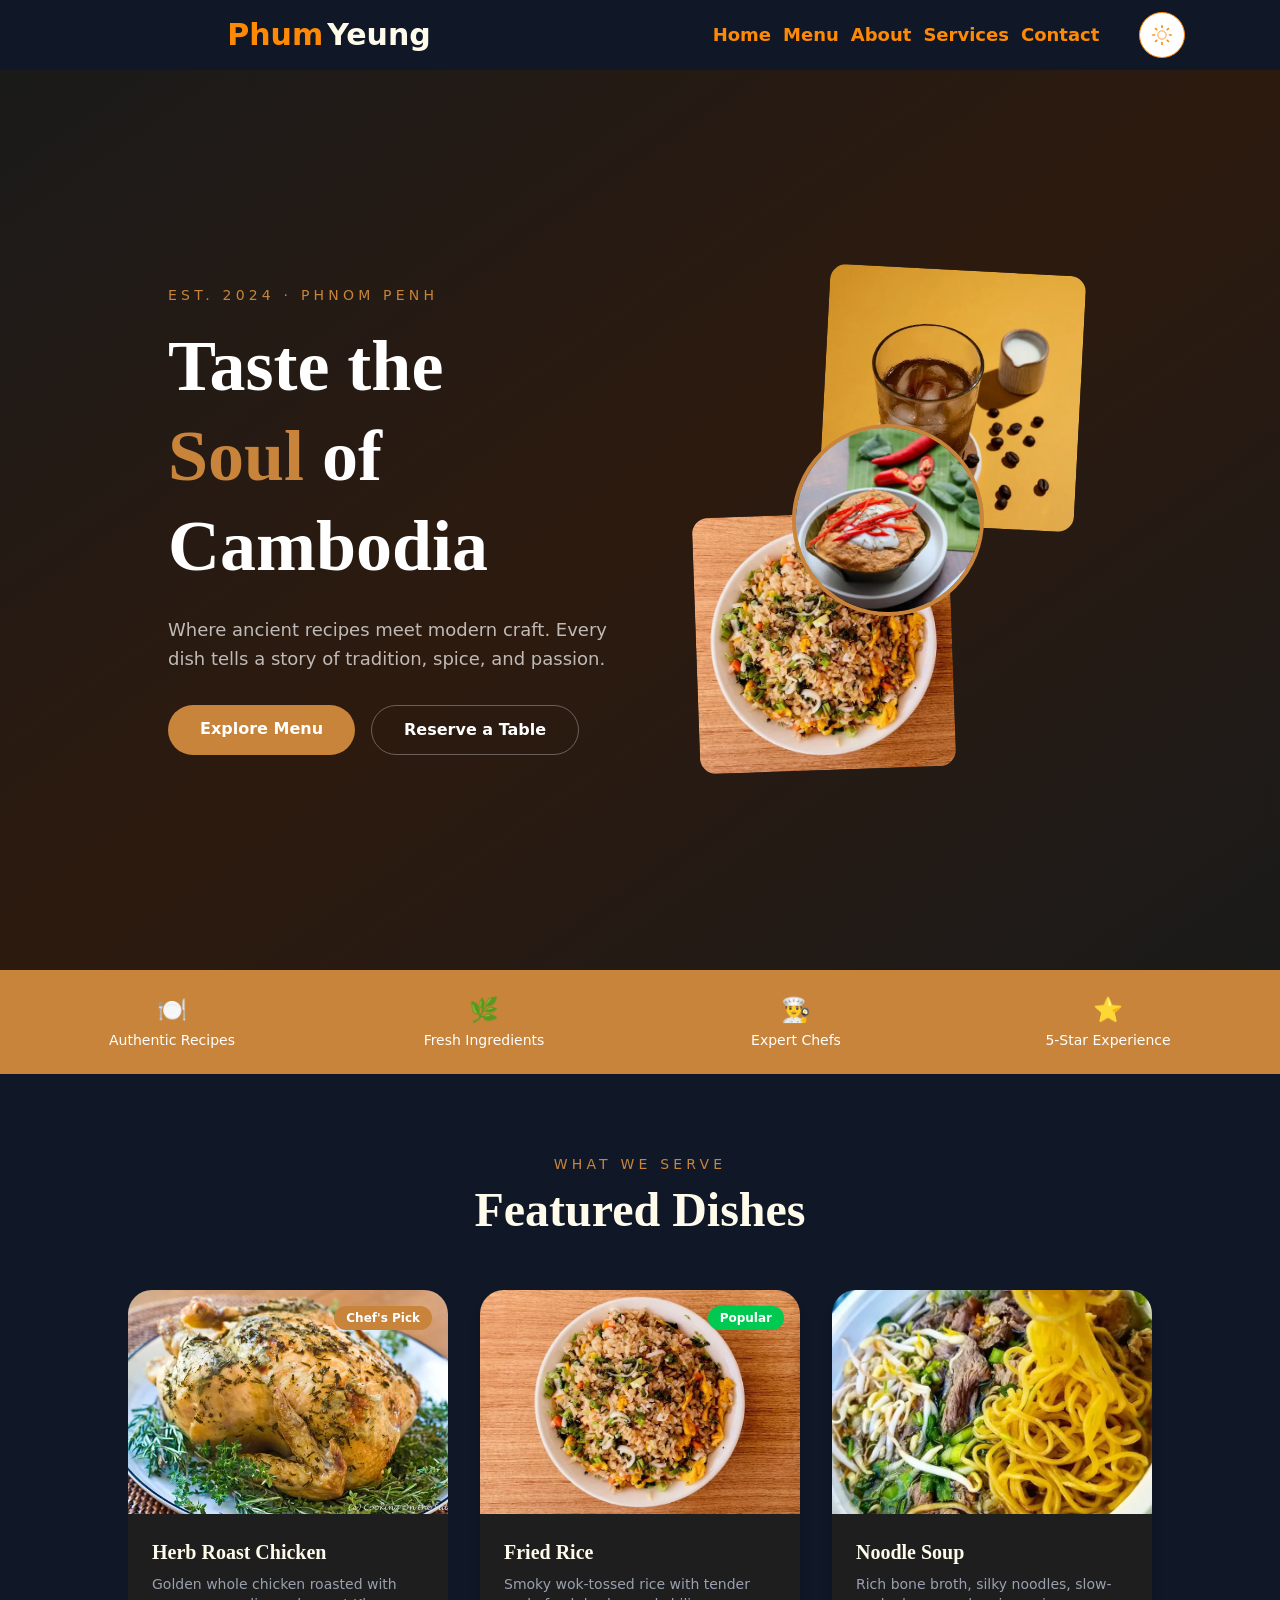
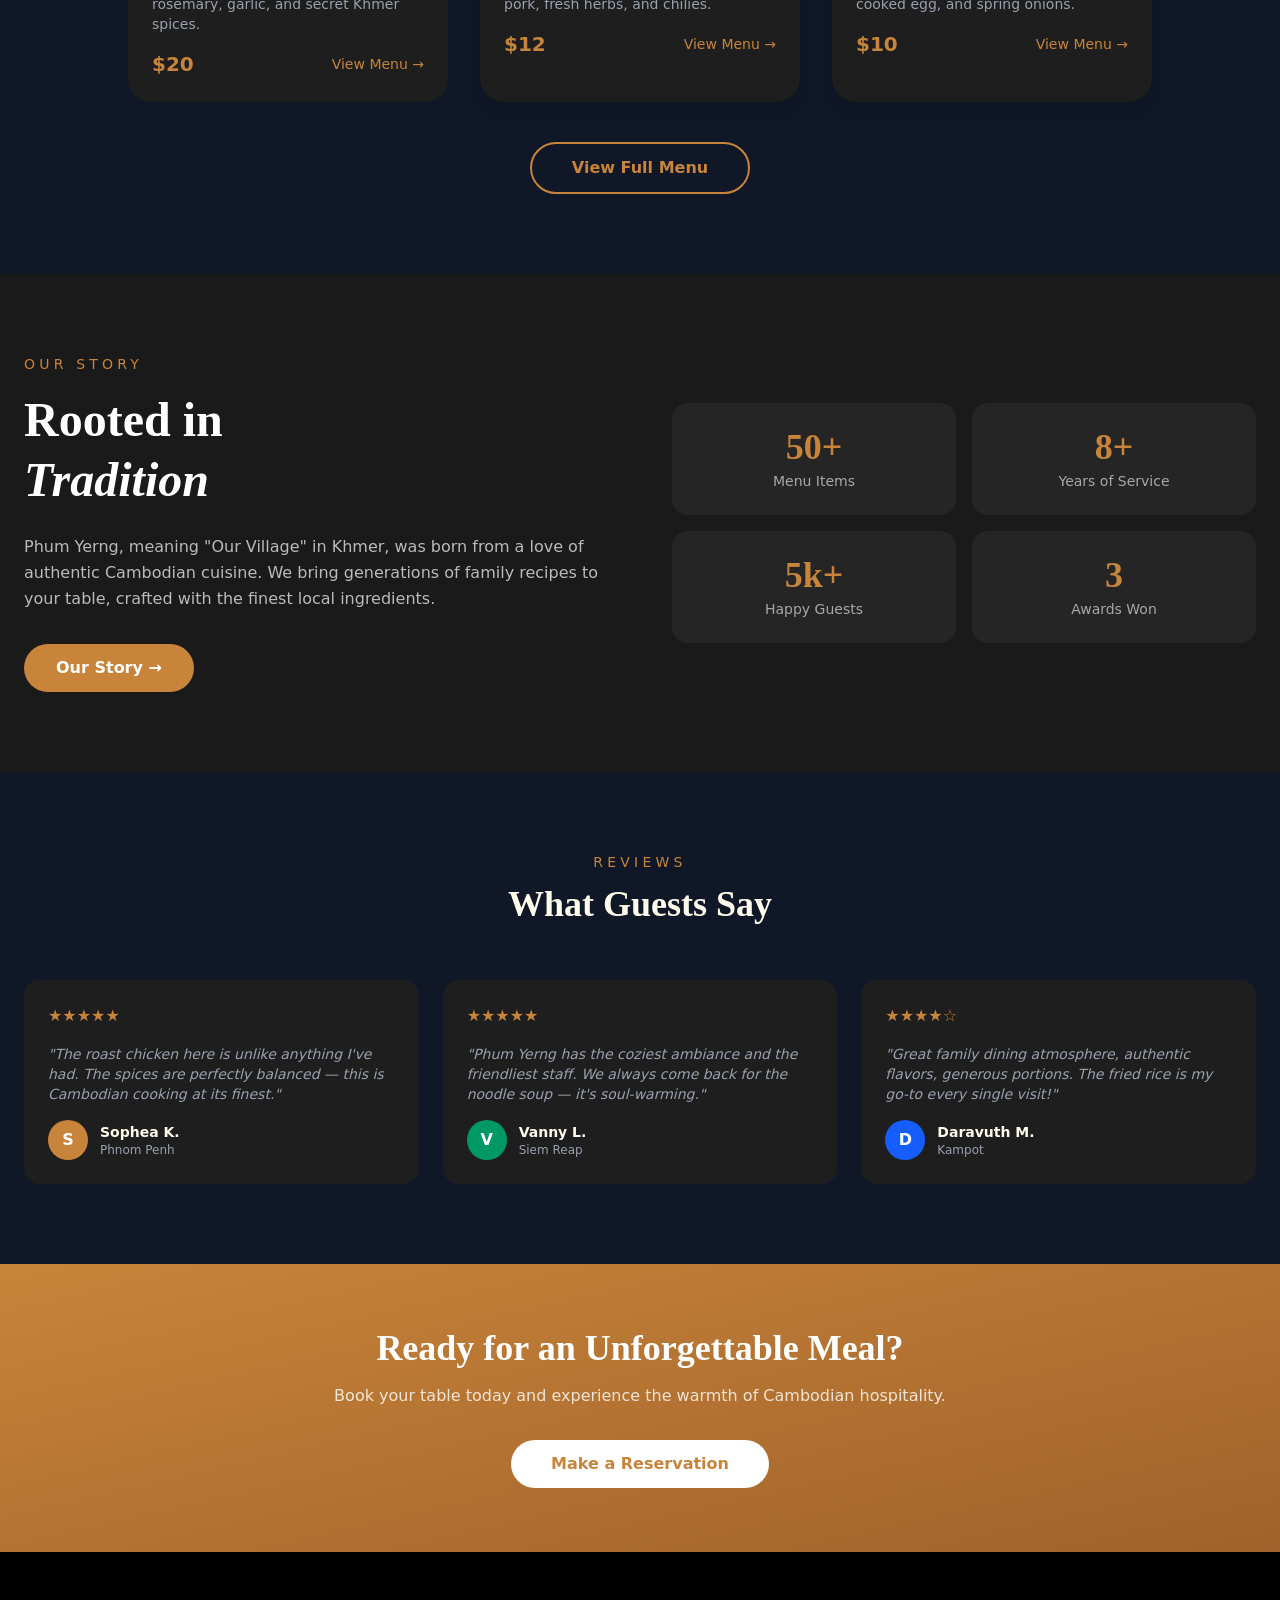
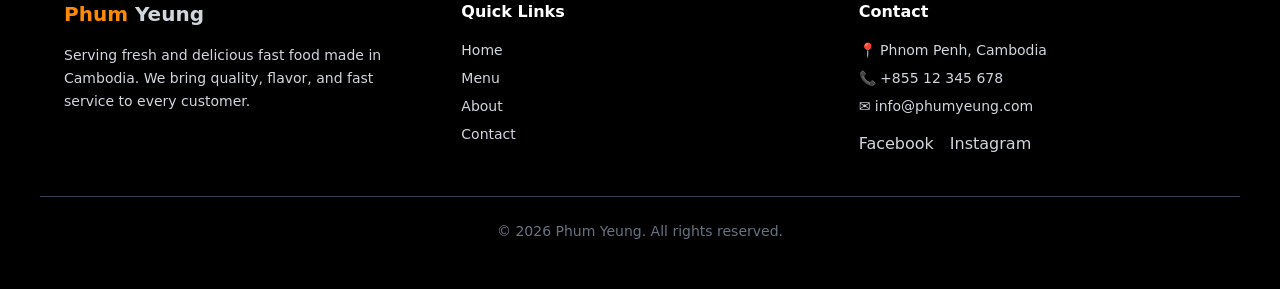
==== commit c510cee9: "update file" ====
--- a/index.html
+++ b/index.html
@@ -26,7 +26,7 @@
 
       <!--right side nav-->
 
-      <div class="flex  items-center gap-3 sm:gap-5 flex-1 justify-center ">
+      <div class="flex  items-center gap-5 flex-1 justify-center ">
 
         <!--nav-->
       <nav class="flex gap-3 text-sm sm:text-base md:text-lg font-semibold text-[rgb(105,55,39)] ">
@@ -89,11 +89,12 @@
      
     <section  class="min-h-screen flex items-center justify-center overflow-hidden bg-linear-to-br from-[#1a1a1a] via-[#2d1a0e] to-[#1a1a1a]">
    
-
+      <!--header text-->
+      
     <div class="relative z-10 max-w-7xl mx-auto px-6 grid md:grid-cols-2 gap-12 items-center">
       <div class="text-white">
-        <p class="fade-up text-[#c8843a] text-sm font-medium tracking-[0.3em] uppercase mb-4">Est. 2024 · Phnom Penh</p>
-        <h1 class="fade-up-2 text-3xl sm:text-5xl md:text-7xl font-black leading-tight mb-6 font-['Playfair_Display']">
+        <p class=" text-[#c8843a] text-sm font-medium tracking-[0.3em] uppercase mb-4">Est. 2024 · Phnom Penh</p>
+        <h1 class=" text-3xl sm:text-5xl md:text-7xl font-black leading-tight mb-6 font-['Playfair_Display']">
           Taste the<br><span style="color:#c8843a;">Soul</span> of<br>Cambodia
         </h1>
         <p class=" text-white/70 text-lg max-w-md mb-8 leading-relaxed">
@@ -109,15 +110,15 @@
         </div>
       </div>
 
-      <!-- Hero image stack -->
+      <!-- Header image  -->
       <div class="relative hidden md:block h-100 lg:h-125">
-        <div class="absolute top-0 right-8 w-64 h-64 rounded-2xl overflow-hidden shadow-2xl rotate-3">
+        <div class="absolute top-0 right-8 w-64 h-64 rounded-2xl overflow-hidden  rotate-3">
           <img src="./img/icecoffe.webp" alt="ice coffee" class="w-full h-full object-cover">
         </div>
-        <div class="absolute bottom-0 left-8 w-64 h-64 rounded-2xl overflow-hidden shadow-2xl -rotate-2">
+        <div class="absolute bottom-0 left-8 w-64 h-64 rounded-2xl overflow-hidden  -rotate-2">
           <img src="./img/fricerice.webp" alt="Fried Rice" class="w-full h-full object-cover">
         </div>
-        <div class="absolute top-1/2 left-1/2 -translate-x-1/2 -translate-y-1/2 w-48 h-48 rounded-full overflow-hidden shadow-2xl border-4 border-[#c8843a]">
+        <div class="absolute top-1/2 left-1/2 -translate-x-1/2 -translate-y-1/2 w-48 h-48 rounded-full overflow-hidden  border-4 border-[#c8843a]">
           <img src="./img/amok.webp" alt="amok" class="w-full h-full object-cover">
         </div>
       </div>
@@ -128,20 +129,20 @@
   <!-- Featured -->
    
   <section class="bg-[#c8843a] py-6" >
-    <div class="max-w-7xl mx-auto px-6 grid grid-cols-4 md:grid-cols-4 sm:grid-cols-4 gap-4 text-white text-center">
-      <div class="flex flex-col items-center gap-1">
+    <div class="max-w-7xl mx-auto px-6 grid grid-cols-4 gap-4 text-white text-center">
+      <div class="flex flex-col  gap-1">
         <span class="text-2xl">🍽️</span>
         <span class="text-sm font-medium">Authentic Recipes</span>
       </div>
-      <div class="flex flex-col items-center gap-1">
+      <div class="flex flex-col  gap-1">
         <span class="text-2xl">🌿</span>
         <span class="text-sm font-medium">Fresh Ingredients</span>
       </div>
-      <div class="flex flex-col items-center gap-1">
+      <div class="flex flex-col  gap-1">
         <span class="text-2xl">👨‍🍳</span>
         <span class="text-sm font-medium">Expert Chefs</span>
       </div>
-      <div class="flex flex-col items-center gap-1">
+      <div class="flex flex-col  gap-1">
         <span class="text-2xl">⭐</span>
         <span class="text-sm font-medium">5-Star Experience</span>
       </div>
@@ -167,7 +168,7 @@
           <div class="p-6">
             <h3 class="dark:text-amber-50 text-xl font-bold mb-2 font-['Playfair_Display']">Herb Roast Chicken</h3>
             <p class="text-sm text-gray-500 dark:text-gray-400 mb-4">Golden whole chicken roasted with rosemary, garlic, and secret Khmer spices.</p>
-            <div class="flex justify-between items-center">
+            <div class="flex flex-col sm:flex-row justify-between  sm:items-center gap-1">
               <span class="text-[#c8843a] font-bold text-xl">$20</span>
               <a href="menu.html" class="text-sm font-medium text-[#c8843a] hover:underline">View Menu →</a>
             </div>
@@ -183,7 +184,7 @@
           <div class="p-6"> 
             <h3 class=" dark:text-amber-50 text-xl font-bold mb-2 font-['Playfair_Display']"> Fried Rice</h3>
             <p class="text-sm text-gray-500 dark:text-gray-400 mb-4">Smoky wok-tossed rice with tender pork, fresh herbs, and chilies.</p>
-            <div class="flex justify-between items-center">
+            <div class="flex flex-col sm:flex-row justify-between  sm:items-center gap-1">
               <span class="text-[#c8843a] font-bold text-xl">$12</span>
               <a href="menu.html" class="text-sm font-medium text-[#c8843a] hover:underline">View Menu →</a>
             </div>
@@ -198,13 +199,14 @@
           <div class="p-6">
             <h3 class="dark:text-amber-50 text-xl font-bold mb-2 font-['Playfair_Display']">Noodle Soup</h3>
             <p class="text-sm text-gray-500 dark:text-gray-400 mb-4">Rich bone broth, silky noodles, slow-cooked egg, and spring onions.</p>
-            <div class="flex justify-between items-center">
+            <div class="flex flex-col sm:flex-row justify-between  sm:items-center gap-1">
               <span class="text-[#c8843a] font-bold text-xl">$10</span>
               <a href="menu.html" class="text-sm font-medium text-[#c8843a] hover:underline">View Menu →</a>
             </div>
           </div>
         </div>
       </div>
+      
       <div class="text-center mt-10">
         <a href="menu.html" class="inline-block px-4 sm:px-6 md:px-10 py-3 border-2 border-[#c8843a] text-[#c8843a] font-semibold rounded-full hover:bg-[#c8843a] hover:text-white transition-all">
           View Full Menu
@@ -258,6 +260,8 @@
         <p class=" text-[#c8843a] text-sm font-medium tracking-[0.3em] uppercase mb-3">Reviews</p>
         <h2 class="dark:text-amber-50 text-4xl font-bold font-['Playfair_Display']">What Guests Say</h2>
       </div>
+
+      <!-- Reviews 1-->
       <div class="grid grid-cols-1 md:grid-cols-3  gap-6">
         <div class="bg-white dark:bg-[#1e1e1e] rounded-2xl p-6 ">
           <div class="text-[#c8843a] gap-1 mb-4"><span class="star">★★★★★</span></div>
@@ -268,6 +272,8 @@
             <div class="text-xs text-gray-400">Phnom Penh</div></div>
           </div>
         </div>
+
+        <!-- Reviews 2-->
         <div class="bg-white dark:bg-[#1e1e1e] rounded-2xl p-6 ">
           <div class="text-[#c8843a]  gap-1 mb-4"><span class="star">★★★★★</span></div>
           <p class="text-sm text-gray-600 dark:text-gray-400 mb-4 italic">"Phum Yerng has the coziest ambiance and the friendliest staff. We always come back for the noodle soup — it's soul-warming."</p>
@@ -276,6 +282,8 @@
             <div><div class="dark:text-amber-50 text-sm font-semibold">Vanny L.</div><div class="text-xs text-gray-400">Siem Reap</div></div>
           </div>
         </div>
+
+        <!-- Reviews 3-->
         <div class="bg-white dark:bg-[#1e1e1e] rounded-2xl p-6 ">
           <div class="text-[#c8843a] gap-1 mb-4"><span class="star">★★★★☆</span></div>
           <p class="text-sm text-gray-600 dark:text-gray-400 mb-4 italic">"Great family dining atmosphere, authentic flavors, generous portions. The fried rice is my go-to every single visit!"</p>
--- a/src/output.css
+++ b/src/output.css
@@ -5,24 +5,14 @@
   :root, :host {
     --font-sans: ui-sans-serif, system-ui, sans-serif, "Apple Color Emoji",
       "Segoe UI Emoji", "Segoe UI Symbol", "Noto Color Emoji";
-    --font-serif: ui-serif, Georgia, Cambria, "Times New Roman", Times, serif;
     --font-mono: ui-monospace, SFMono-Regular, Menlo, Monaco, Consolas, "Liberation Mono",
       "Courier New", monospace;
-    --color-red-500: oklch(63.7% 0.237 25.331);
-    --color-red-900: oklch(39.6% 0.141 25.723);
     --color-orange-400: oklch(75% 0.183 55.934);
     --color-orange-500: oklch(70.5% 0.213 47.604);
     --color-amber-50: oklch(98.7% 0.022 95.277);
-    --color-yellow-900: oklch(42.1% 0.095 57.708);
     --color-green-500: oklch(72.3% 0.219 149.579);
-    --color-green-900: oklch(39.3% 0.095 152.535);
     --color-emerald-600: oklch(59.6% 0.145 163.225);
-    --color-sky-100: oklch(95.1% 0.026 236.824);
-    --color-sky-900: oklch(39.1% 0.09 240.876);
-    --color-blue-200: oklch(88.2% 0.059 254.128);
-    --color-blue-500: oklch(62.3% 0.214 259.815);
     --color-blue-600: oklch(54.6% 0.245 262.881);
-    --color-blue-900: oklch(37.9% 0.146 265.522);
     --color-gray-200: oklch(92.8% 0.006 264.531);
     --color-gray-300: oklch(87.2% 0.01 258.338);
     --color-gray-400: oklch(70.7% 0.022 261.325);
@@ -65,13 +55,11 @@
     --font-weight-semibold: 600;
     --font-weight-bold: 700;
     --font-weight-black: 900;
-    --tracking-widest: 0.1em;
     --leading-tight: 1.25;
     --leading-relaxed: 1.625;
     --radius-xl: 0.75rem;
     --radius-2xl: 1rem;
     --radius-3xl: 1.5rem;
-    --animate-bounce: bounce 1s infinite;
     --default-transition-duration: 150ms;
     --default-transition-timing-function: cubic-bezier(0.4, 0, 0.2, 1);
     --default-font-family: var(--font-sans);
@@ -254,11 +242,20 @@
   .top-4 {
     top: calc(var(--spacing) * 4);
   }
+  .top-5 {
+    top: calc(var(--spacing) * 5);
+  }
   .top-18 {
     top: calc(var(--spacing) * 18);
   }
-  .right-0 {
-    right: calc(var(--spacing) * 0);
+  .right-1 {
+    right: calc(var(--spacing) * 1);
+  }
+  .right-1\/2 {
+    right: calc(1 / 2 * 100%);
+  }
+  .right-1\/5 {
+    right: calc(1 / 5 * 100%);
   }
   .right-3 {
     right: calc(var(--spacing) * 3);
@@ -272,6 +269,12 @@
   .bottom-0 {
     bottom: calc(var(--spacing) * 0);
   }
+  .bottom-1 {
+    bottom: calc(var(--spacing) * 1);
+  }
+  .bottom-1\/2 {
+    bottom: calc(1 / 2 * 100%);
+  }
   .left-1 {
     left: calc(var(--spacing) * 1);
   }
@@ -290,6 +293,9 @@
   .z-50 {
     z-index: 50;
   }
+  .z-100 {
+    z-index: 100;
+  }
   .mx-auto {
     margin-inline: auto;
   }
@@ -374,9 +380,6 @@
   .h-100 {
     height: calc(var(--spacing) * 100);
   }
-  .h-150 {
-    height: calc(var(--spacing) * 150);
-  }
   .h-full {
     height: 100%;
   }
@@ -394,9 +397,6 @@
   }
   .w-64 {
     width: calc(var(--spacing) * 64);
-  }
-  .w-150 {
-    width: calc(var(--spacing) * 150);
   }
   .w-full {
     width: 100%;
@@ -432,16 +432,32 @@
     --tw-translate-x: calc(var(--spacing) * -1);
     translate: var(--tw-translate-x) var(--tw-translate-y);
   }
+  .-translate-x-1\/1 {
+    --tw-translate-x: calc(calc(1 / 1 * 100%) * -1);
+    translate: var(--tw-translate-x) var(--tw-translate-y);
+  }
   .-translate-x-1\/2 {
     --tw-translate-x: calc(calc(1 / 2 * 100%) * -1);
     translate: var(--tw-translate-x) var(--tw-translate-y);
   }
-  .translate-x-1 {
-    --tw-translate-x: calc(var(--spacing) * 1);
+  .-translate-x-1\/3 {
+    --tw-translate-x: calc(calc(1 / 3 * 100%) * -1);
     translate: var(--tw-translate-x) var(--tw-translate-y);
   }
-  .translate-x-1\/4 {
-    --tw-translate-x: calc(1 / 4 * 100%);
+  .-translate-x-1\/5 {
+    --tw-translate-x: calc(calc(1 / 5 * 100%) * -1);
+    translate: var(--tw-translate-x) var(--tw-translate-y);
+  }
+  .-translate-x-2 {
+    --tw-translate-x: calc(var(--spacing) * -2);
+    translate: var(--tw-translate-x) var(--tw-translate-y);
+  }
+  .-translate-x-2\/2 {
+    --tw-translate-x: calc(calc(2 / 2 * 100%) * -1);
+    translate: var(--tw-translate-x) var(--tw-translate-y);
+  }
+  .-translate-x-2\/4 {
+    --tw-translate-x: calc(calc(2 / 4 * 100%) * -1);
     translate: var(--tw-translate-x) var(--tw-translate-y);
   }
   .-translate-y-1 {
@@ -458,9 +474,6 @@
   .rotate-3 {
     rotate: 3deg;
   }
-  .transform {
-    transform: var(--tw-rotate-x,) var(--tw-rotate-y,) var(--tw-rotate-z,) var(--tw-skew-x,) var(--tw-skew-y,);
-  }
   .resize {
     resize: both;
   }
@@ -476,12 +489,18 @@
   .flex-col {
     flex-direction: column;
   }
+  .flex-row {
+    flex-direction: row;
+  }
   .flex-wrap {
     flex-wrap: wrap;
   }
   .items-center {
     align-items: center;
   }
+  .items-end {
+    align-items: flex-end;
+  }
   .items-start {
     align-items: flex-start;
   }
@@ -497,8 +516,14 @@
   .gap-3 {
     gap: calc(var(--spacing) * 3);
   }
+  .gap-3\.5 {
+    gap: calc(var(--spacing) * 3.5);
+  }
   .gap-4 {
     gap: calc(var(--spacing) * 4);
+  }
+  .gap-5 {
+    gap: calc(var(--spacing) * 5);
   }
   .gap-6 {
     gap: calc(var(--spacing) * 6);
@@ -588,12 +613,27 @@
   .border-white {
     border-color: var(--color-white);
   }
+  .border-white\/10 {
+    border-color: color-mix(in srgb, #fff 10%, transparent);
+    @supports (color: color-mix(in lab, red, red)) {
+      border-color: color-mix(in oklab, var(--color-white) 10%, transparent);
+    }
+  }
   .border-white\/30 {
     border-color: color-mix(in srgb, #fff 30%, transparent);
     @supports (color: color-mix(in lab, red, red)) {
       border-color: color-mix(in oklab, var(--color-white) 30%, transparent);
     }
   }
+  .border-white\/60 {
+    border-color: color-mix(in srgb, #fff 60%, transparent);
+    @supports (color: color-mix(in lab, red, red)) {
+      border-color: color-mix(in oklab, var(--color-white) 60%, transparent);
+    }
+  }
+  .border-white\/100 {
+    border-color: var(--color-white);
+  }
   .bg-\[\#1a1a1a\] {
     background-color: #1a1a1a;
   }
@@ -640,16 +680,20 @@
     }
     background-image: linear-gradient(var(--tw-gradient-stops));
   }
-  .bg-gradient-to-br {
-    --tw-gradient-position: to bottom right in oklab;
-    background-image: linear-gradient(var(--tw-gradient-stops));
-  }
   .from-\[\#1a1a1a\] {
     --tw-gradient-from: #1a1a1a;
     --tw-gradient-stops: var(--tw-gradient-via-stops, var(--tw-gradient-position), var(--tw-gradient-from) var(--tw-gradient-from-position), var(--tw-gradient-to) var(--tw-gradient-to-position));
   }
+  .from-\[\#7e2222\] {
+    --tw-gradient-from: #7e2222;
+    --tw-gradient-stops: var(--tw-gradient-via-stops, var(--tw-gradient-position), var(--tw-gradient-from) var(--tw-gradient-from-position), var(--tw-gradient-to) var(--tw-gradient-to-position));
+  }
   .from-\[\#c8843a\] {
     --tw-gradient-from: #c8843a;
+    --tw-gradient-stops: var(--tw-gradient-via-stops, var(--tw-gradient-position), var(--tw-gradient-from) var(--tw-gradient-from-position), var(--tw-gradient-to) var(--tw-gradient-to-position));
+  }
+  .from-\[\#fb0202\] {
+    --tw-gradient-from: #fb0202;
     --tw-gradient-stops: var(--tw-gradient-via-stops, var(--tw-gradient-position), var(--tw-gradient-from) var(--tw-gradient-from-position), var(--tw-gradient-to) var(--tw-gradient-to-position));
   }
   .via-\[\#2d1a0e\] {
@@ -657,6 +701,11 @@
     --tw-gradient-via-stops: var(--tw-gradient-position), var(--tw-gradient-from) var(--tw-gradient-from-position), var(--tw-gradient-via) var(--tw-gradient-via-position), var(--tw-gradient-to) var(--tw-gradient-to-position);
     --tw-gradient-stops: var(--tw-gradient-via-stops);
   }
+  .via-\[\#f96305\] {
+    --tw-gradient-via: #f96305;
+    --tw-gradient-via-stops: var(--tw-gradient-position), var(--tw-gradient-from) var(--tw-gradient-from-position), var(--tw-gradient-via) var(--tw-gradient-via-position), var(--tw-gradient-to) var(--tw-gradient-to-position);
+    --tw-gradient-stops: var(--tw-gradient-via-stops);
+  }
   .to-\[\#1a1a1a\] {
     --tw-gradient-to: #1a1a1a;
     --tw-gradient-stops: var(--tw-gradient-via-stops, var(--tw-gradient-position), var(--tw-gradient-from) var(--tw-gradient-from-position), var(--tw-gradient-to) var(--tw-gradient-to-position));
@@ -734,9 +783,6 @@
   .font-\[\'Playfair_Display\'\] {
     font-family: 'Playfair Display';
   }
-  .font-serif {
-    font-family: var(--font-serif);
-  }
   .text-2xl {
     font-size: var(--text-2xl);
     line-height: var(--tw-leading, var(--text-2xl--line-height));
@@ -752,6 +798,10 @@
   .text-5xl {
     font-size: var(--text-5xl);
     line-height: var(--tw-leading, var(--text-5xl--line-height));
+  }
+  .text-base {
+    font-size: var(--text-base);
+    line-height: var(--tw-leading, var(--text-base--line-height));
   }
   .text-lg {
     font-size: var(--text-lg);
@@ -862,12 +912,6 @@
   }
   .opacity-5 {
     opacity: 5%;
-  }
-  .opacity-10 {
-    opacity: 10%;
-  }
-  .opacity-20 {
-    opacity: 20%;
   }
   .shadow {
     --tw-shadow: 0 1px 3px 0 var(--tw-shadow-color, rgb(0 0 0 / 0.1)), 0 1px 2px -1px var(--tw-shadow-color, rgb(0 0 0 / 0.1));
@@ -1037,6 +1081,16 @@
       grid-template-columns: repeat(4, minmax(0, 1fr));
     }
   }
+  .sm\:flex-row {
+    @media (width >= 40rem) {
+      flex-direction: row;
+    }
+  }
+  .sm\:items-center {
+    @media (width >= 40rem) {
+      align-items: center;
+    }
+  }
   .sm\:gap-5 {
     @media (width >= 40rem) {
       gap: calc(var(--spacing) * 5);
@@ -1065,6 +1119,12 @@
       line-height: var(--tw-leading, var(--text-base--line-height));
     }
   }
+  .sm\:text-xl {
+    @media (width >= 40rem) {
+      font-size: var(--text-xl);
+      line-height: var(--tw-leading, var(--text-xl--line-height));
+    }
+  }
   .md\:block {
     @media (width >= 48rem) {
       display: block;
@@ -1085,9 +1145,19 @@
       grid-template-columns: repeat(4, minmax(0, 1fr));
     }
   }
+  .md\:flex-row {
+    @media (width >= 48rem) {
+      flex-direction: row;
+    }
+  }
   .md\:flex-nowrap {
     @media (width >= 48rem) {
       flex-wrap: nowrap;
+    }
+  }
+  .md\:gap-3 {
+    @media (width >= 48rem) {
+      gap: calc(var(--spacing) * 3);
     }
   }
   .md\:px-10 {
@@ -1214,26 +1284,6 @@
   inherits: false;
   initial-value: 0;
 }
-@property --tw-rotate-x {
-  syntax: "*";
-  inherits: false;
-}
-@property --tw-rotate-y {
-  syntax: "*";
-  inherits: false;
-}
-@property --tw-rotate-z {
-  syntax: "*";
-  inherits: false;
-}
-@property --tw-skew-x {
-  syntax: "*";
-  inherits: false;
-}
-@property --tw-skew-y {
-  syntax: "*";
-  inherits: false;
-}
 @property --tw-space-y-reverse {
   syntax: "*";
   inherits: false;
@@ -1391,16 +1441,6 @@
   syntax: "*";
   inherits: false;
   initial-value: 1;
-}
-@keyframes bounce {
-  0%, 100% {
-    transform: translateY(-25%);
-    animation-timing-function: cubic-bezier(0.8, 0, 1, 1);
-  }
-  50% {
-    transform: none;
-    animation-timing-function: cubic-bezier(0, 0, 0.2, 1);
-  }
 }
 @layer properties {
   @supports ((-webkit-hyphens: none) and (not (margin-trim: inline))) or ((-moz-orient: inline) and (not (color:rgb(from red r g b)))) {
@@ -1408,11 +1448,6 @@
       --tw-translate-x: 0;
       --tw-translate-y: 0;
       --tw-translate-z: 0;
-      --tw-rotate-x: initial;
-      --tw-rotate-y: initial;
-      --tw-rotate-z: initial;
-      --tw-skew-x: initial;
-      --tw-skew-y: initial;
       --tw-space-y-reverse: 0;
       --tw-space-x-reverse: 0;
       --tw-border-style: solid;
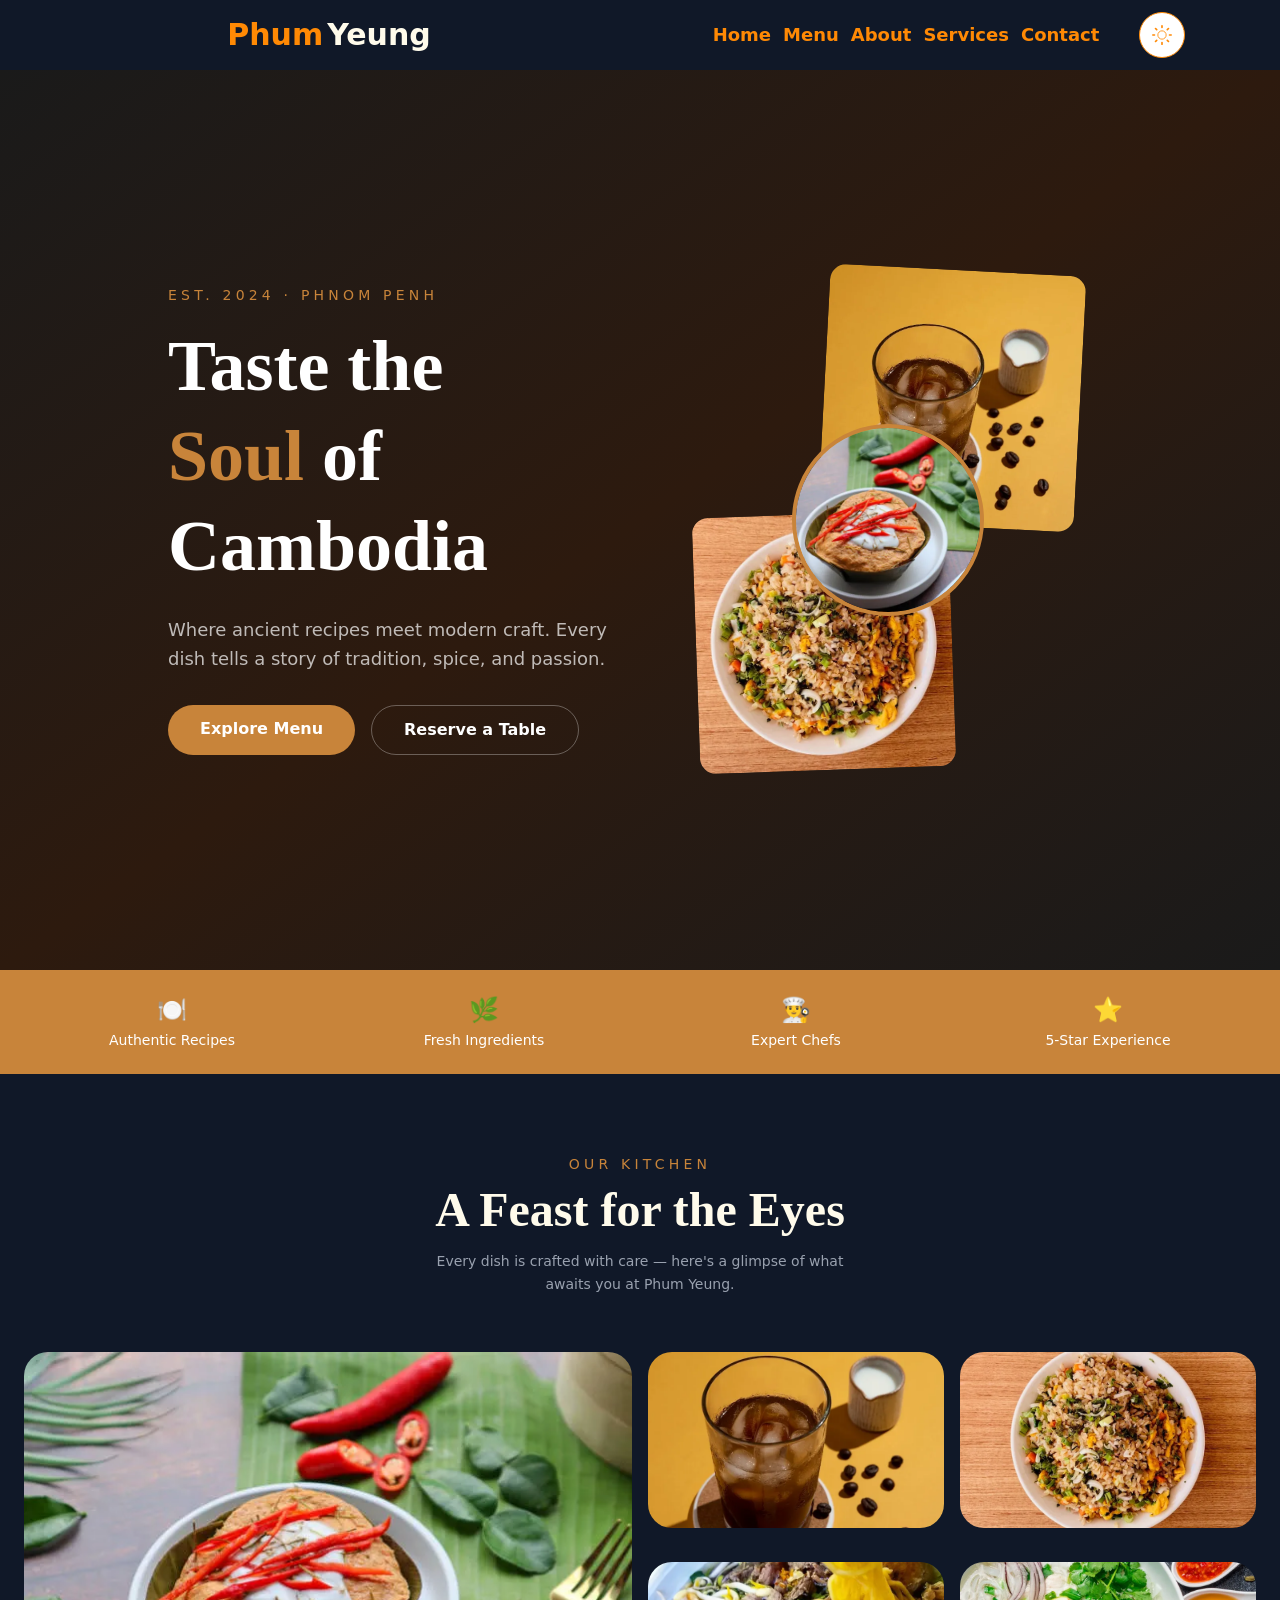
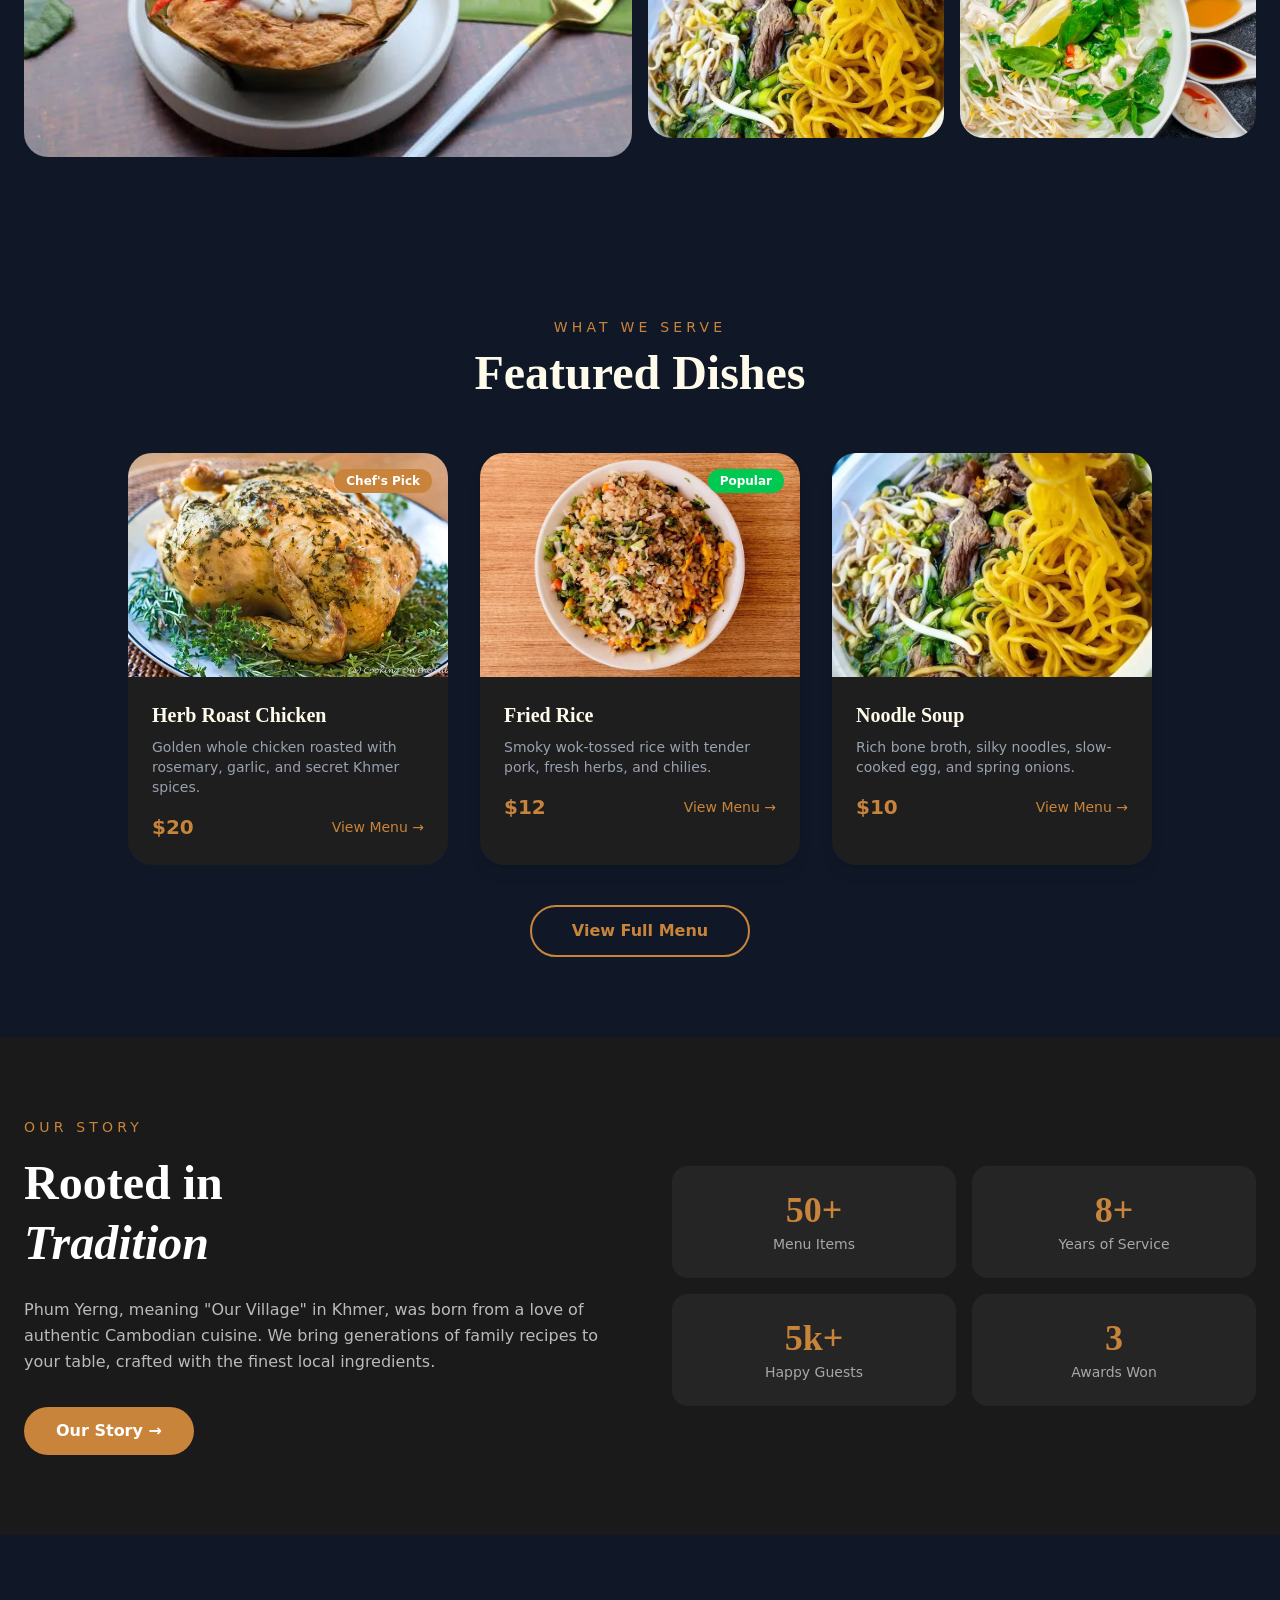
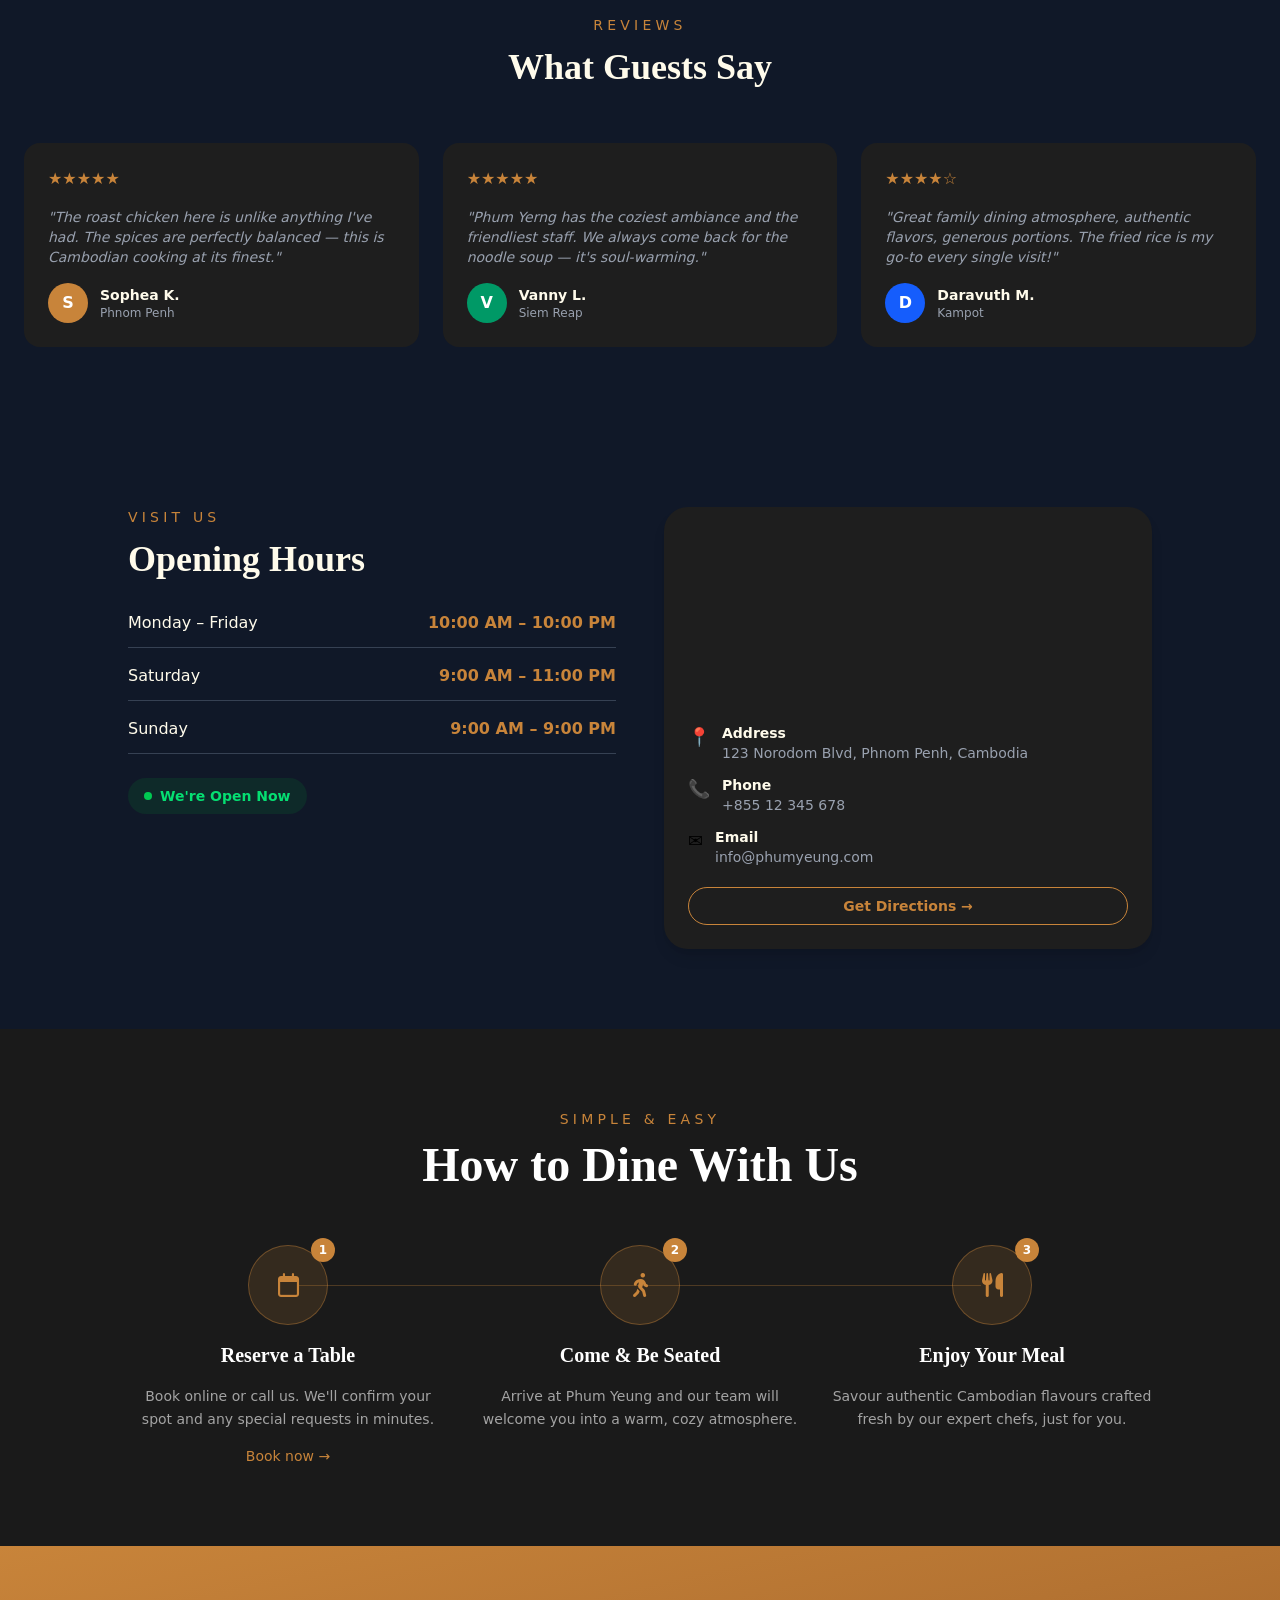
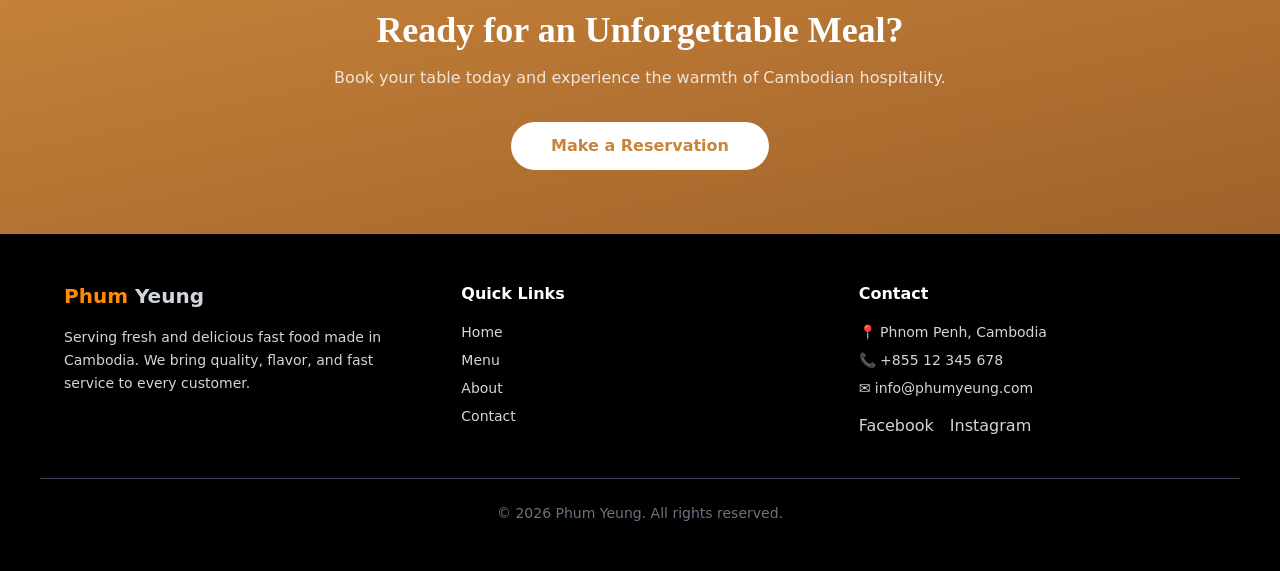
==== commit daf597d0: "update" ====
--- a/index.html
+++ b/index.html
@@ -5,6 +5,7 @@
     <meta name="viewport" content="width=device-width, initial-scale=1.0">
     <title>Home</title>
     <link rel="stylesheet" href="./src/output.css">
+    <link rel="stylesheet" href="https://cdnjs.cloudflare.com/ajax/libs/font-awesome/6.5.0/css/all.min.css">
 </head>
 <body class="bg-[#f5eee8] dark:bg-gray-900 transition-colors duration-300 ">
      
@@ -149,6 +150,49 @@
     </div>
   </section>
 
+  <!-- Gallery  -->
+<section class="py-20 px-6 bg-[#f5eee8] dark:bg-gray-900">
+  <div class="max-w-7xl mx-auto">
+    <div class="text-center mb-14">
+      <p class="text-[#c8843a] text-sm font-medium tracking-[0.3em] uppercase mb-3">Our Kitchen</p>
+      <h2 class="dark:text-amber-50 text-4xl md:text-5xl font-bold font-['Playfair_Display']">A Feast for the Eyes</h2>
+      <p class="text-gray-500 dark:text-gray-400 mt-4 max-w-md mx-auto text-sm leading-relaxed">
+        Every dish is crafted with care — here's a glimpse of what awaits you at Phum Yeung.
+      </p>
+    </div>
+ 
+    <!-- Photo grid -->
+    <div class="grid grid-cols-2 md:grid-cols-4 gap-4">
+ 
+      <!-- Large left image -->
+      <div class="col-span-2 row-span-2 rounded-3xl overflow-hidden h-72 md:h-auto">
+        <img src="./img/amok.webp" alt="Fish Amok" class="w-full h-full object-cover hover:scale-105 transition-transform duration-700">
+      </div>
+ 
+      <!-- Top right 1 -->
+      <div class="rounded-3xl overflow-hidden h-36 md:h-44">
+        <img src="./img/icecoffe.webp" alt="Ice Coffee" class="w-full h-full object-cover hover:scale-105 transition-transform duration-700">
+      </div>
+ 
+      <!-- Top right 2 -->
+      <div class="rounded-3xl overflow-hidden h-36 md:h-44">
+        <img src="./img/fricerice.webp" alt="Fried Rice" class="w-full h-full object-cover hover:scale-105 transition-transform duration-700">
+      </div>
+ 
+      <!-- Bottom right 1 -->
+      <div class="rounded-3xl overflow-hidden h-36 md:h-44">
+        <img src="./img/noodlesoup.webp" alt="Noodle Soup" class="w-full h-full object-cover hover:scale-105 transition-transform duration-700">
+      </div>
+ 
+      <!-- Bottom right 2  -->
+      <div class="rounded-3xl overflow-hidden h-36 md:h-44">
+        <img src="./img/kuyteav.webp" alt="Noodle Soup" class="w-full h-full object-cover hover:scale-105 transition-transform duration-700">
+      </div>
+ 
+    </div>
+  </div>
+</section>
+
    <!-- Featured menu -->
   <section class="py-20 px-6">
     <div class="max-w-5xl mx-auto">
@@ -295,6 +339,154 @@
       </div>
     </div>
   </section>
+
+  <!-- Opening Hours and Location -->
+<section class="py-20 px-6 bg-[#f5eee8] dark:bg-gray-900">
+  <div class="max-w-5xl mx-auto grid md:grid-cols-2 gap-12 items-start">
+ 
+    <!-- Hours -->
+    <div>
+      <p class="text-[#c8843a] text-sm font-medium tracking-[0.3em] uppercase mb-3">Visit Us</p>
+      <h2 class="dark:text-amber-50 text-4xl font-bold font-['Playfair_Display'] mb-8">Opening Hours</h2>
+ 
+      <div class="space-y-4">
+ 
+        <!-- Row -->
+        <div class="flex justify-between items-center border-b border-gray-200 dark:border-gray-700 pb-3">
+          <span class="dark:text-amber-50 font-medium">Monday – Friday</span>
+          <span class="text-[#c8843a] font-semibold">10:00 AM – 10:00 PM</span>
+        </div>
+ 
+        <div class="flex justify-between items-center border-b border-gray-200 dark:border-gray-700 pb-3">
+          <span class="dark:text-amber-50 font-medium">Saturday</span>
+          <span class="text-[#c8843a] font-semibold">9:00 AM – 11:00 PM</span>
+        </div>
+ 
+        <div class="flex justify-between items-center border-b border-gray-200 dark:border-gray-700 pb-3">
+          <span class="dark:text-amber-50 font-medium">Sunday</span>
+          <span class="text-[#c8843a] font-semibold">9:00 AM – 9:00 PM</span>
+        </div>
+      </div>
+ 
+      <!-- Status badge -->
+      <div class="mt-6 inline-flex items-center gap-2 bg-green-100 dark:bg-green-900/30 text-green-700 dark:text-green-400 px-4 py-2 rounded-full text-sm font-semibold">
+        <span class="w-2 h-2 rounded-full bg-green-500 animate-pulse inline-block"></span>
+        We're Open Now
+      </div>
+    </div>
+ 
+    <!-- Location card -->
+    <div class="bg-white dark:bg-[#1e1e1e] rounded-3xl overflow-hidden shadow-lg">
+ 
+      <!-- Map placeholder (styled box) -->
+      <div class="h-48">
+  <iframe
+    src="https://www.google.com/maps/embed?pb=!1m18!1m12!1m3!1d3909.0!2d104.9282!3d11.5564!2m3!1f0!2f0!3f0!3m2!1i1024!2i768!4f13.1!3m3!1m2!1s0x3109513dc76a6be3%3A0x9c010ee85ab525bb!2sBoeung%20Keng%20Kang%2C%20Phnom%20Penh!5e0!3m2!1sen!2skh!4v1700000000000"
+    width="100%"
+    height="100%"
+    style="border:0;"
+    allowfullscreen=""
+    loading="lazy"
+    referrerpolicy="no-referrer-when-downgrade"
+    title="Phum Yeung Location"
+  ></iframe>
+</div>
+ 
+      <!-- Address details -->
+      <div class="p-6 space-y-3">
+        <div class="flex items-start gap-3">
+          <span class="text-lg">📍</span>
+          <div>
+            <p class="dark:text-amber-50 font-semibold text-sm">Address</p>
+            <p class="text-gray-500 dark:text-gray-400 text-sm">123 Norodom Blvd, Phnom Penh, Cambodia</p>
+          </div>
+        </div>
+        <div class="flex items-start gap-3">
+          <span class="text-lg">📞</span>
+          <div>
+            <p class="dark:text-amber-50 font-semibold text-sm">Phone</p>
+            <p class="text-gray-500 dark:text-gray-400 text-sm">+855 12 345 678</p>
+          </div>
+        </div>
+        <div class="flex items-start gap-3">
+          <span class="text-lg">✉️</span>
+          <div>
+            <p class="dark:text-amber-50 font-semibold text-sm">Email</p>
+            <p class="text-gray-500 dark:text-gray-400 text-sm">info@phumyeung.com</p>
+          </div>
+        </div>
+        <a
+          href="https://maps.google.com"
+          target="_blank"
+          class="mt-2 inline-block w-full text-center py-2 border border-[#c8843a] text-[#c8843a] font-semibold rounded-full text-sm hover:bg-[#c8843a] hover:text-white transition-all"
+        >
+          Get Directions →
+        </a>
+      </div>
+    </div>
+ 
+  </div>
+</section>
+
+<!-- How It Works Section -->
+<section class="py-20 px-6 bg-[#1a1a1a] text-white">
+  <div class="max-w-5xl mx-auto">
+    <div class="text-center mb-14">
+      <p class="text-[#c8843a] text-sm font-medium tracking-[0.3em] uppercase mb-3">Simple & Easy</p>
+      <h2 class="text-4xl md:text-5xl font-bold font-['Playfair_Display']">How to Dine With Us</h2>
+    </div>
+ 
+    <div class="grid grid-cols-1 md:grid-cols-3 gap-8 relative">
+ 
+      <!-- Connector line -->
+      <div class="hidden md:block absolute top-10 left-1/6 right-1/6 h-px bg-[#c8843a]/30"></div>
+ 
+      <!-- Reserve a Table -->
+      <div class="flex flex-col items-center text-center gap-4">
+        <div class="w-20 h-20 rounded-full bg-[#c8843a]/15 border border-[#c8843a]/40 flex items-center justify-center text-3xl relative">
+          <i class="fa-regular fa-calendar text-[#c8843a] text-2xl"></i>
+
+          <span class="absolute -top-2 -right-2 w-6 h-6 rounded-full bg-[#c8843a] text-white text-xs font-bold flex items-center justify-center">1</span>
+        </div>
+        <h3 class="text-xl font-bold font-['Playfair_Display']">Reserve a Table</h3>
+        <p class="text-white/60 text-sm leading-relaxed">
+          Book online or call us. We'll confirm your spot and any special requests in minutes.
+        </p>
+        <a href="contact.html" class="text-[#c8843a] text-sm font-medium hover:underline">Book now →</a>
+      </div>
+ 
+      <!-- Come & Be Seated -->
+      <div class="flex flex-col items-center text-center gap-4">
+        <div class="w-20 h-20 rounded-full bg-[#c8843a]/15 border border-[#c8843a]/40 flex items-center justify-center text-3xl relative">
+          <i class="fa-solid fa-person-walking text-[#c8843a] text-2xl"></i>
+
+          <span class="absolute -top-2 -right-2 w-6 h-6 rounded-full bg-[#c8843a] text-white text-xs font-bold flex items-center justify-center">2</span>
+        </div>
+        <h3 class="text-xl font-bold font-['Playfair_Display']">Come & Be Seated</h3>
+        <p class="text-white/60 text-sm leading-relaxed">
+          Arrive at Phum Yeung and our team will welcome you into a warm, cozy atmosphere.
+        </p>
+      </div>
+ 
+      <!-- Enjoy Your Meal -->
+      <div class="flex flex-col items-center text-center gap-4">
+        <div class="w-20 h-20 rounded-full bg-[#c8843a]/15 border border-[#c8843a]/40 flex items-center justify-center text-3xl relative">
+          <i class="fa-solid fa-utensils text-[#c8843a] text-2xl"></i>
+
+          <span class="absolute -top-2 -right-2 w-6 h-6 rounded-full bg-[#c8843a] text-white text-xs font-bold flex items-center justify-center">3</span>
+        </div>
+        <h3 class="text-xl font-bold font-['Playfair_Display']">Enjoy Your Meal</h3>
+        <p class="text-white/60 text-sm leading-relaxed">
+          Savour authentic Cambodian flavours crafted fresh by our expert chefs, just for you.
+        </p>
+      </div>
+ 
+    </div>
+  </div>
+</section>
+  
+
+  
 
   <!-- Banner -->
 
--- a/src/output.css
+++ b/src/output.css
@@ -7,12 +7,23 @@
       "Segoe UI Emoji", "Segoe UI Symbol", "Noto Color Emoji";
     --font-mono: ui-monospace, SFMono-Regular, Menlo, Monaco, Consolas, "Liberation Mono",
       "Courier New", monospace;
+    --color-orange-100: oklch(95.4% 0.038 75.164);
     --color-orange-400: oklch(75% 0.183 55.934);
     --color-orange-500: oklch(70.5% 0.213 47.604);
     --color-amber-50: oklch(98.7% 0.022 95.277);
+    --color-green-100: oklch(96.2% 0.044 156.743);
+    --color-green-400: oklch(79.2% 0.209 151.711);
     --color-green-500: oklch(72.3% 0.219 149.579);
+    --color-green-700: oklch(52.7% 0.154 150.069);
+    --color-green-900: oklch(39.3% 0.095 152.535);
     --color-emerald-600: oklch(59.6% 0.145 163.225);
+    --color-sky-400: oklch(74.6% 0.16 232.661);
+    --color-sky-500: oklch(68.5% 0.169 237.323);
     --color-blue-600: oklch(54.6% 0.245 262.881);
+    --color-purple-600: oklch(55.8% 0.288 302.321);
+    --color-pink-400: oklch(71.8% 0.202 349.761);
+    --color-pink-500: oklch(65.6% 0.241 354.308);
+    --color-rose-500: oklch(64.5% 0.246 16.439);
     --color-gray-200: oklch(92.8% 0.006 264.531);
     --color-gray-300: oklch(87.2% 0.01 258.338);
     --color-gray-400: oklch(70.7% 0.022 261.325);
@@ -55,11 +66,13 @@
     --font-weight-semibold: 600;
     --font-weight-bold: 700;
     --font-weight-black: 900;
+    --tracking-widest: 0.1em;
     --leading-tight: 1.25;
     --leading-relaxed: 1.625;
     --radius-xl: 0.75rem;
     --radius-2xl: 1rem;
     --radius-3xl: 1.5rem;
+    --animate-pulse: pulse 2s cubic-bezier(0.4, 0, 0.6, 1) infinite;
     --default-transition-duration: 150ms;
     --default-transition-timing-function: cubic-bezier(0.4, 0, 0.2, 1);
     --default-font-family: var(--font-sans);
@@ -227,6 +240,9 @@
   .inset-0 {
     inset: calc(var(--spacing) * 0);
   }
+  .-top-2 {
+    top: calc(var(--spacing) * -2);
+  }
   .top-0 {
     top: calc(var(--spacing) * 0);
   }
@@ -242,20 +258,20 @@
   .top-4 {
     top: calc(var(--spacing) * 4);
   }
-  .top-5 {
-    top: calc(var(--spacing) * 5);
+  .top-10 {
+    top: calc(var(--spacing) * 10);
   }
   .top-18 {
     top: calc(var(--spacing) * 18);
   }
+  .-right-2 {
+    right: calc(var(--spacing) * -2);
+  }
   .right-1 {
     right: calc(var(--spacing) * 1);
   }
-  .right-1\/2 {
-    right: calc(1 / 2 * 100%);
-  }
-  .right-1\/5 {
-    right: calc(1 / 5 * 100%);
+  .right-1\/6 {
+    right: calc(1 / 6 * 100%);
   }
   .right-3 {
     right: calc(var(--spacing) * 3);
@@ -269,18 +285,15 @@
   .bottom-0 {
     bottom: calc(var(--spacing) * 0);
   }
-  .bottom-1 {
-    bottom: calc(var(--spacing) * 1);
-  }
-  .bottom-1\/2 {
-    bottom: calc(1 / 2 * 100%);
-  }
   .left-1 {
     left: calc(var(--spacing) * 1);
   }
   .left-1\/2 {
     left: calc(1 / 2 * 100%);
   }
+  .left-1\/6 {
+    left: calc(1 / 6 * 100%);
+  }
   .left-8 {
     left: calc(var(--spacing) * 8);
   }
@@ -293,18 +306,36 @@
   .z-50 {
     z-index: 50;
   }
-  .z-100 {
-    z-index: 100;
+  .col-span-2 {
+    grid-column: span 2 / span 2;
+  }
+  .row-span-2 {
+    grid-row: span 2 / span 2;
   }
   .mx-auto {
     margin-inline: auto;
   }
+  .mt-0 {
+    margin-top: calc(var(--spacing) * 0);
+  }
+  .mt-0\.5 {
+    margin-top: calc(var(--spacing) * 0.5);
+  }
   .mt-1 {
     margin-top: calc(var(--spacing) * 1);
   }
+  .mt-2 {
+    margin-top: calc(var(--spacing) * 2);
+  }
+  .mt-3 {
+    margin-top: calc(var(--spacing) * 3);
+  }
   .mt-4 {
     margin-top: calc(var(--spacing) * 4);
   }
+  .mt-6 {
+    margin-top: calc(var(--spacing) * 6);
+  }
   .mt-10 {
     margin-top: calc(var(--spacing) * 10);
   }
@@ -320,6 +351,9 @@
   .mr-1 {
     margin-right: calc(var(--spacing) * 1);
   }
+  .mb-1 {
+    margin-bottom: calc(var(--spacing) * 1);
+  }
   .mb-2 {
     margin-bottom: calc(var(--spacing) * 2);
   }
@@ -356,15 +390,39 @@
   .inline-block {
     display: inline-block;
   }
+  .inline-flex {
+    display: inline-flex;
+  }
   .table {
     display: table;
   }
+  .h-2 {
+    height: calc(var(--spacing) * 2);
+  }
+  .h-4 {
+    height: calc(var(--spacing) * 4);
+  }
   .h-5 {
     height: calc(var(--spacing) * 5);
   }
+  .h-6 {
+    height: calc(var(--spacing) * 6);
+  }
   .h-10 {
     height: calc(var(--spacing) * 10);
   }
+  .h-12 {
+    height: calc(var(--spacing) * 12);
+  }
+  .h-20 {
+    height: calc(var(--spacing) * 20);
+  }
+  .h-24 {
+    height: calc(var(--spacing) * 24);
+  }
+  .h-36 {
+    height: calc(var(--spacing) * 36);
+  }
   .h-48 {
     height: calc(var(--spacing) * 48);
   }
@@ -377,24 +435,51 @@
   .h-64 {
     height: calc(var(--spacing) * 64);
   }
+  .h-72 {
+    height: calc(var(--spacing) * 72);
+  }
   .h-100 {
     height: calc(var(--spacing) * 100);
   }
   .h-full {
     height: 100%;
   }
+  .h-px {
+    height: 1px;
+  }
   .min-h-screen {
     min-height: 100vh;
   }
+  .w-2 {
+    width: calc(var(--spacing) * 2);
+  }
+  .w-4 {
+    width: calc(var(--spacing) * 4);
+  }
   .w-5 {
     width: calc(var(--spacing) * 5);
   }
+  .w-6 {
+    width: calc(var(--spacing) * 6);
+  }
   .w-10 {
     width: calc(var(--spacing) * 10);
   }
+  .w-12 {
+    width: calc(var(--spacing) * 12);
+  }
+  .w-20 {
+    width: calc(var(--spacing) * 20);
+  }
+  .w-24 {
+    width: calc(var(--spacing) * 24);
+  }
   .w-48 {
     width: calc(var(--spacing) * 48);
   }
+  .w-56 {
+    width: calc(var(--spacing) * 56);
+  }
   .w-64 {
     width: calc(var(--spacing) * 64);
   }
@@ -424,6 +509,12 @@
   }
   .flex-1 {
     flex: 1;
+  }
+  .flex-shrink {
+    flex-shrink: 1;
+  }
+  .shrink-0 {
+    flex-shrink: 0;
   }
   .border-collapse {
     border-collapse: collapse;
@@ -432,34 +523,10 @@
     --tw-translate-x: calc(var(--spacing) * -1);
     translate: var(--tw-translate-x) var(--tw-translate-y);
   }
-  .-translate-x-1\/1 {
-    --tw-translate-x: calc(calc(1 / 1 * 100%) * -1);
-    translate: var(--tw-translate-x) var(--tw-translate-y);
-  }
   .-translate-x-1\/2 {
     --tw-translate-x: calc(calc(1 / 2 * 100%) * -1);
     translate: var(--tw-translate-x) var(--tw-translate-y);
   }
-  .-translate-x-1\/3 {
-    --tw-translate-x: calc(calc(1 / 3 * 100%) * -1);
-    translate: var(--tw-translate-x) var(--tw-translate-y);
-  }
-  .-translate-x-1\/5 {
-    --tw-translate-x: calc(calc(1 / 5 * 100%) * -1);
-    translate: var(--tw-translate-x) var(--tw-translate-y);
-  }
-  .-translate-x-2 {
-    --tw-translate-x: calc(var(--spacing) * -2);
-    translate: var(--tw-translate-x) var(--tw-translate-y);
-  }
-  .-translate-x-2\/2 {
-    --tw-translate-x: calc(calc(2 / 2 * 100%) * -1);
-    translate: var(--tw-translate-x) var(--tw-translate-y);
-  }
-  .-translate-x-2\/4 {
-    --tw-translate-x: calc(calc(2 / 4 * 100%) * -1);
-    translate: var(--tw-translate-x) var(--tw-translate-y);
-  }
   .-translate-y-1 {
     --tw-translate-y: calc(var(--spacing) * -1);
     translate: var(--tw-translate-x) var(--tw-translate-y);
@@ -474,9 +541,15 @@
   .rotate-3 {
     rotate: 3deg;
   }
+  .animate-pulse {
+    animation: var(--animate-pulse);
+  }
   .resize {
     resize: both;
   }
+  .resize-none {
+    resize: none;
+  }
   .grid-cols-1 {
     grid-template-columns: repeat(1, minmax(0, 1fr));
   }
@@ -489,18 +562,12 @@
   .flex-col {
     flex-direction: column;
   }
-  .flex-row {
-    flex-direction: row;
-  }
   .flex-wrap {
     flex-wrap: wrap;
   }
   .items-center {
     align-items: center;
   }
-  .items-end {
-    align-items: flex-end;
-  }
   .items-start {
     align-items: flex-start;
   }
@@ -513,11 +580,11 @@
   .gap-1 {
     gap: calc(var(--spacing) * 1);
   }
+  .gap-2 {
+    gap: calc(var(--spacing) * 2);
+  }
   .gap-3 {
     gap: calc(var(--spacing) * 3);
-  }
-  .gap-3\.5 {
-    gap: calc(var(--spacing) * 3.5);
   }
   .gap-4 {
     gap: calc(var(--spacing) * 4);
@@ -547,6 +614,20 @@
       margin-block-end: calc(calc(var(--spacing) * 2) * calc(1 - var(--tw-space-y-reverse)));
     }
   }
+  .space-y-3 {
+    :where(& > :not(:last-child)) {
+      --tw-space-y-reverse: 0;
+      margin-block-start: calc(calc(var(--spacing) * 3) * var(--tw-space-y-reverse));
+      margin-block-end: calc(calc(var(--spacing) * 3) * calc(1 - var(--tw-space-y-reverse)));
+    }
+  }
+  .space-y-4 {
+    :where(& > :not(:last-child)) {
+      --tw-space-y-reverse: 0;
+      margin-block-start: calc(calc(var(--spacing) * 4) * var(--tw-space-y-reverse));
+      margin-block-end: calc(calc(var(--spacing) * 4) * calc(1 - var(--tw-space-y-reverse)));
+    }
+  }
   .space-x-4 {
     :where(& > :not(:last-child)) {
       --tw-space-x-reverse: 0;
@@ -598,6 +679,27 @@
   .border-\[\#c8843a\] {
     border-color: #c8843a;
   }
+  .border-\[\#c8843a\]\/40 {
+    border-color: color-mix(in oklab, #c8843a 40%, transparent);
+  }
+  .border-blue-600 {
+    border-color: var(--color-blue-600);
+  }
+  .border-blue-600\/40 {
+    border-color: color-mix(in srgb, oklch(54.6% 0.245 262.881) 40%, transparent);
+    @supports (color: color-mix(in lab, red, red)) {
+      border-color: color-mix(in oklab, var(--color-blue-600) 40%, transparent);
+    }
+  }
+  .border-emerald-600 {
+    border-color: var(--color-emerald-600);
+  }
+  .border-emerald-600\/40 {
+    border-color: color-mix(in srgb, oklch(59.6% 0.145 163.225) 40%, transparent);
+    @supports (color: color-mix(in lab, red, red)) {
+      border-color: color-mix(in oklab, var(--color-emerald-600) 40%, transparent);
+    }
+  }
   .border-gray-200 {
     border-color: var(--color-gray-200);
   }
@@ -609,6 +711,24 @@
   }
   .border-orange-400 {
     border-color: var(--color-orange-400);
+  }
+  .border-purple-600 {
+    border-color: var(--color-purple-600);
+  }
+  .border-purple-600\/40 {
+    border-color: color-mix(in srgb, oklch(55.8% 0.288 302.321) 40%, transparent);
+    @supports (color: color-mix(in lab, red, red)) {
+      border-color: color-mix(in oklab, var(--color-purple-600) 40%, transparent);
+    }
+  }
+  .border-rose-500 {
+    border-color: var(--color-rose-500);
+  }
+  .border-rose-500\/40 {
+    border-color: color-mix(in srgb, oklch(64.5% 0.246 16.439) 40%, transparent);
+    @supports (color: color-mix(in lab, red, red)) {
+      border-color: color-mix(in oklab, var(--color-rose-500) 40%, transparent);
+    }
   }
   .border-white {
     border-color: var(--color-white);
@@ -625,21 +745,27 @@
       border-color: color-mix(in oklab, var(--color-white) 30%, transparent);
     }
   }
-  .border-white\/60 {
-    border-color: color-mix(in srgb, #fff 60%, transparent);
-    @supports (color: color-mix(in lab, red, red)) {
-      border-color: color-mix(in oklab, var(--color-white) 60%, transparent);
-    }
-  }
-  .border-white\/100 {
-    border-color: var(--color-white);
-  }
   .bg-\[\#1a1a1a\] {
     background-color: #1a1a1a;
   }
+  .bg-\[\#1877F2\]\/20 {
+    background-color: color-mix(in oklab, #1877F2 20%, transparent);
+  }
   .bg-\[\#c8843a\] {
     background-color: #c8843a;
   }
+  .bg-\[\#c8843a\]\/10 {
+    background-color: color-mix(in oklab, #c8843a 10%, transparent);
+  }
+  .bg-\[\#c8843a\]\/15 {
+    background-color: color-mix(in oklab, #c8843a 15%, transparent);
+  }
+  .bg-\[\#c8843a\]\/20 {
+    background-color: color-mix(in oklab, #c8843a 20%, transparent);
+  }
+  .bg-\[\#c8843a\]\/30 {
+    background-color: color-mix(in oklab, #c8843a 30%, transparent);
+  }
   .bg-\[\#f5eee8\] {
     background-color: #f5eee8;
   }
@@ -658,11 +784,41 @@
   .bg-emerald-600 {
     background-color: var(--color-emerald-600);
   }
+  .bg-green-100 {
+    background-color: var(--color-green-100);
+  }
   .bg-green-500 {
     background-color: var(--color-green-500);
   }
+  .bg-orange-100 {
+    background-color: var(--color-orange-100);
+  }
   .bg-orange-400 {
     background-color: var(--color-orange-400);
+  }
+  .bg-pink-500 {
+    background-color: var(--color-pink-500);
+  }
+  .bg-pink-500\/20 {
+    background-color: color-mix(in srgb, oklch(65.6% 0.241 354.308) 20%, transparent);
+    @supports (color: color-mix(in lab, red, red)) {
+      background-color: color-mix(in oklab, var(--color-pink-500) 20%, transparent);
+    }
+  }
+  .bg-purple-600 {
+    background-color: var(--color-purple-600);
+  }
+  .bg-rose-500 {
+    background-color: var(--color-rose-500);
+  }
+  .bg-sky-500 {
+    background-color: var(--color-sky-500);
+  }
+  .bg-sky-500\/20 {
+    background-color: color-mix(in srgb, oklch(68.5% 0.169 237.323) 20%, transparent);
+    @supports (color: color-mix(in lab, red, red)) {
+      background-color: color-mix(in oklab, var(--color-sky-500) 20%, transparent);
+    }
   }
   .bg-white {
     background-color: var(--color-white);
@@ -684,16 +840,8 @@
     --tw-gradient-from: #1a1a1a;
     --tw-gradient-stops: var(--tw-gradient-via-stops, var(--tw-gradient-position), var(--tw-gradient-from) var(--tw-gradient-from-position), var(--tw-gradient-to) var(--tw-gradient-to-position));
   }
-  .from-\[\#7e2222\] {
-    --tw-gradient-from: #7e2222;
-    --tw-gradient-stops: var(--tw-gradient-via-stops, var(--tw-gradient-position), var(--tw-gradient-from) var(--tw-gradient-from-position), var(--tw-gradient-to) var(--tw-gradient-to-position));
-  }
   .from-\[\#c8843a\] {
     --tw-gradient-from: #c8843a;
-    --tw-gradient-stops: var(--tw-gradient-via-stops, var(--tw-gradient-position), var(--tw-gradient-from) var(--tw-gradient-from-position), var(--tw-gradient-to) var(--tw-gradient-to-position));
-  }
-  .from-\[\#fb0202\] {
-    --tw-gradient-from: #fb0202;
     --tw-gradient-stops: var(--tw-gradient-via-stops, var(--tw-gradient-position), var(--tw-gradient-from) var(--tw-gradient-from-position), var(--tw-gradient-to) var(--tw-gradient-to-position));
   }
   .via-\[\#2d1a0e\] {
@@ -701,11 +849,6 @@
     --tw-gradient-via-stops: var(--tw-gradient-position), var(--tw-gradient-from) var(--tw-gradient-from-position), var(--tw-gradient-via) var(--tw-gradient-via-position), var(--tw-gradient-to) var(--tw-gradient-to-position);
     --tw-gradient-stops: var(--tw-gradient-via-stops);
   }
-  .via-\[\#f96305\] {
-    --tw-gradient-via: #f96305;
-    --tw-gradient-via-stops: var(--tw-gradient-position), var(--tw-gradient-from) var(--tw-gradient-from-position), var(--tw-gradient-via) var(--tw-gradient-via-position), var(--tw-gradient-to) var(--tw-gradient-to-position);
-    --tw-gradient-stops: var(--tw-gradient-via-stops);
-  }
   .to-\[\#1a1a1a\] {
     --tw-gradient-to: #1a1a1a;
     --tw-gradient-stops: var(--tw-gradient-via-stops, var(--tw-gradient-position), var(--tw-gradient-from) var(--tw-gradient-from-position), var(--tw-gradient-to) var(--tw-gradient-to-position));
@@ -720,12 +863,18 @@
   .p-3 {
     padding: calc(var(--spacing) * 3);
   }
+  .p-4 {
+    padding: calc(var(--spacing) * 4);
+  }
   .p-5 {
     padding: calc(var(--spacing) * 5);
   }
   .p-6 {
     padding: calc(var(--spacing) * 6);
   }
+  .p-8 {
+    padding: calc(var(--spacing) * 8);
+  }
   .px-3 {
     padding-inline: calc(var(--spacing) * 3);
   }
@@ -773,6 +922,9 @@
   }
   .pb-1 {
     padding-bottom: calc(var(--spacing) * 1);
+  }
+  .pb-3 {
+    padding-bottom: calc(var(--spacing) * 3);
   }
   .pb-20 {
     padding-bottom: calc(var(--spacing) * 20);
@@ -799,10 +951,6 @@
     font-size: var(--text-5xl);
     line-height: var(--tw-leading, var(--text-5xl--line-height));
   }
-  .text-base {
-    font-size: var(--text-base);
-    line-height: var(--tw-leading, var(--text-base--line-height));
-  }
   .text-lg {
     font-size: var(--text-lg);
     line-height: var(--tw-leading, var(--text-lg--line-height));
@@ -847,9 +995,16 @@
     --tw-tracking: 0.3em;
     letter-spacing: 0.3em;
   }
+  .tracking-widest {
+    --tw-tracking: var(--tracking-widest);
+    letter-spacing: var(--tracking-widest);
+  }
   .whitespace-nowrap {
     white-space: nowrap;
   }
+  .text-\[\#1877F2\] {
+    color: #1877F2;
+  }
   .text-\[\#c8843a\] {
     color: #c8843a;
   }
@@ -871,17 +1026,35 @@
   .text-gray-600 {
     color: var(--color-gray-600);
   }
+  .text-gray-700 {
+    color: var(--color-gray-700);
+  }
   .text-gray-900 {
     color: var(--color-gray-900);
   }
+  .text-green-700 {
+    color: var(--color-green-700);
+  }
   .text-orange-400 {
     color: var(--color-orange-400);
   }
   .text-orange-500 {
     color: var(--color-orange-500);
   }
+  .text-pink-400 {
+    color: var(--color-pink-400);
+  }
+  .text-sky-400 {
+    color: var(--color-sky-400);
+  }
   .text-white {
     color: var(--color-white);
+  }
+  .text-white\/50 {
+    color: color-mix(in srgb, #fff 50%, transparent);
+    @supports (color: color-mix(in lab, red, red)) {
+      color: color-mix(in oklab, var(--color-white) 50%, transparent);
+    }
   }
   .text-white\/60 {
     color: color-mix(in srgb, #fff 60%, transparent);
@@ -910,15 +1083,14 @@
   .underline {
     text-decoration-line: underline;
   }
+  .underline-offset-2 {
+    text-underline-offset: 2px;
+  }
   .opacity-5 {
     opacity: 5%;
   }
   .shadow {
     --tw-shadow: 0 1px 3px 0 var(--tw-shadow-color, rgb(0 0 0 / 0.1)), 0 1px 2px -1px var(--tw-shadow-color, rgb(0 0 0 / 0.1));
-    box-shadow: var(--tw-inset-shadow), var(--tw-inset-ring-shadow), var(--tw-ring-offset-shadow), var(--tw-ring-shadow), var(--tw-shadow);
-  }
-  .shadow-2xl {
-    --tw-shadow: 0 25px 50px -12px var(--tw-shadow-color, rgb(0 0 0 / 0.25));
     box-shadow: var(--tw-inset-shadow), var(--tw-inset-ring-shadow), var(--tw-ring-offset-shadow), var(--tw-ring-shadow), var(--tw-shadow);
   }
   .shadow-lg {
@@ -965,6 +1137,10 @@
     --tw-duration: 500ms;
     transition-duration: 500ms;
   }
+  .duration-700 {
+    --tw-duration: 700ms;
+    transition-duration: 700ms;
+  }
   .hover\:-translate-y-2 {
     &:hover {
       @media (hover: hover) {
@@ -990,6 +1166,20 @@
       }
     }
   }
+  .hover\:border-\[\#c8843a\]\/50 {
+    &:hover {
+      @media (hover: hover) {
+        border-color: color-mix(in oklab, #c8843a 50%, transparent);
+      }
+    }
+  }
+  .hover\:bg-\[\#1877F2\] {
+    &:hover {
+      @media (hover: hover) {
+        background-color: #1877F2;
+      }
+    }
+  }
   .hover\:bg-\[\#a0622a\] {
     &:hover {
       @media (hover: hover) {
@@ -1008,6 +1198,20 @@
     &:hover {
       @media (hover: hover) {
         background-color: var(--color-orange-500);
+      }
+    }
+  }
+  .hover\:bg-pink-500 {
+    &:hover {
+      @media (hover: hover) {
+        background-color: var(--color-pink-500);
+      }
+    }
+  }
+  .hover\:bg-sky-500 {
+    &:hover {
+      @media (hover: hover) {
+        background-color: var(--color-sky-500);
       }
     }
   }
@@ -1063,22 +1267,35 @@
       }
     }
   }
+  .hover\:opacity-80 {
+    &:hover {
+      @media (hover: hover) {
+        opacity: 80%;
+      }
+    }
+  }
   .hover\:shadow-xl {
     &:hover {
       @media (hover: hover) {
         --tw-shadow: 0 20px 25px -5px var(--tw-shadow-color, rgb(0 0 0 / 0.1)), 0 8px 10px -6px var(--tw-shadow-color, rgb(0 0 0 / 0.1));
         box-shadow: var(--tw-inset-shadow), var(--tw-inset-ring-shadow), var(--tw-ring-offset-shadow), var(--tw-ring-shadow), var(--tw-shadow);
       }
+    }
+  }
+  .focus\:border-\[\#c8843a\] {
+    &:focus {
+      border-color: #c8843a;
+    }
+  }
+  .focus\:outline-none {
+    &:focus {
+      --tw-outline-style: none;
+      outline-style: none;
     }
   }
   .sm\:grid-cols-3 {
     @media (width >= 40rem) {
       grid-template-columns: repeat(3, minmax(0, 1fr));
-    }
-  }
-  .sm\:grid-cols-4 {
-    @media (width >= 40rem) {
-      grid-template-columns: repeat(4, minmax(0, 1fr));
     }
   }
   .sm\:flex-row {
@@ -1119,17 +1336,21 @@
       line-height: var(--tw-leading, var(--text-base--line-height));
     }
   }
-  .sm\:text-xl {
-    @media (width >= 40rem) {
-      font-size: var(--text-xl);
-      line-height: var(--tw-leading, var(--text-xl--line-height));
-    }
-  }
   .md\:block {
     @media (width >= 48rem) {
       display: block;
     }
   }
+  .md\:h-44 {
+    @media (width >= 48rem) {
+      height: calc(var(--spacing) * 44);
+    }
+  }
+  .md\:h-auto {
+    @media (width >= 48rem) {
+      height: auto;
+    }
+  }
   .md\:grid-cols-2 {
     @media (width >= 48rem) {
       grid-template-columns: repeat(2, minmax(0, 1fr));
@@ -1145,19 +1366,9 @@
       grid-template-columns: repeat(4, minmax(0, 1fr));
     }
   }
-  .md\:flex-row {
-    @media (width >= 48rem) {
-      flex-direction: row;
-    }
-  }
   .md\:flex-nowrap {
     @media (width >= 48rem) {
       flex-wrap: nowrap;
-    }
-  }
-  .md\:gap-3 {
-    @media (width >= 48rem) {
-      gap: calc(var(--spacing) * 3);
     }
   }
   .md\:px-10 {
@@ -1210,11 +1421,21 @@
       border-color: var(--color-gray-600);
     }
   }
+  .dark\:border-gray-700 {
+    &:where(.dark, .dark *) {
+      border-color: var(--color-gray-700);
+    }
+  }
   .dark\:border-gray-800 {
     &:where(.dark, .dark *) {
       border-color: var(--color-gray-800);
     }
   }
+  .dark\:bg-\[\#1a1a1a\] {
+    &:where(.dark, .dark *) {
+      background-color: #1a1a1a;
+    }
+  }
   .dark\:bg-\[\#1e1e1e\] {
     &:where(.dark, .dark *) {
       background-color: #1e1e1e;
@@ -1225,6 +1446,11 @@
       background-color: #111;
     }
   }
+  .dark\:bg-gray-700 {
+    &:where(.dark, .dark *) {
+      background-color: var(--color-gray-700);
+    }
+  }
   .dark\:bg-gray-800 {
     &:where(.dark, .dark *) {
       background-color: var(--color-gray-800);
@@ -1235,6 +1461,22 @@
       background-color: var(--color-gray-900);
     }
   }
+  .dark\:bg-green-900\/30 {
+    &:where(.dark, .dark *) {
+      background-color: color-mix(in srgb, oklch(39.3% 0.095 152.535) 30%, transparent);
+      @supports (color: color-mix(in lab, red, red)) {
+        background-color: color-mix(in oklab, var(--color-green-900) 30%, transparent);
+      }
+    }
+  }
+  .dark\:bg-orange-400\/20 {
+    &:where(.dark, .dark *) {
+      background-color: color-mix(in srgb, oklch(75% 0.183 55.934) 20%, transparent);
+      @supports (color: color-mix(in lab, red, red)) {
+        background-color: color-mix(in oklab, var(--color-orange-400) 20%, transparent);
+      }
+    }
+  }
   .dark\:bg-white {
     &:where(.dark, .dark *) {
       background-color: var(--color-white);
@@ -1253,6 +1495,11 @@
   .dark\:text-gray-400 {
     &:where(.dark, .dark *) {
       color: var(--color-gray-400);
+    }
+  }
+  .dark\:text-green-400 {
+    &:where(.dark, .dark *) {
+      color: var(--color-green-400);
     }
   }
   .dark\:text-white {
@@ -1441,6 +1688,11 @@
   syntax: "*";
   inherits: false;
   initial-value: 1;
+}
+@keyframes pulse {
+  50% {
+    opacity: 0.5;
+  }
 }
 @layer properties {
   @supports ((-webkit-hyphens: none) and (not (margin-trim: inline))) or ((-moz-orient: inline) and (not (color:rgb(from red r g b)))) {
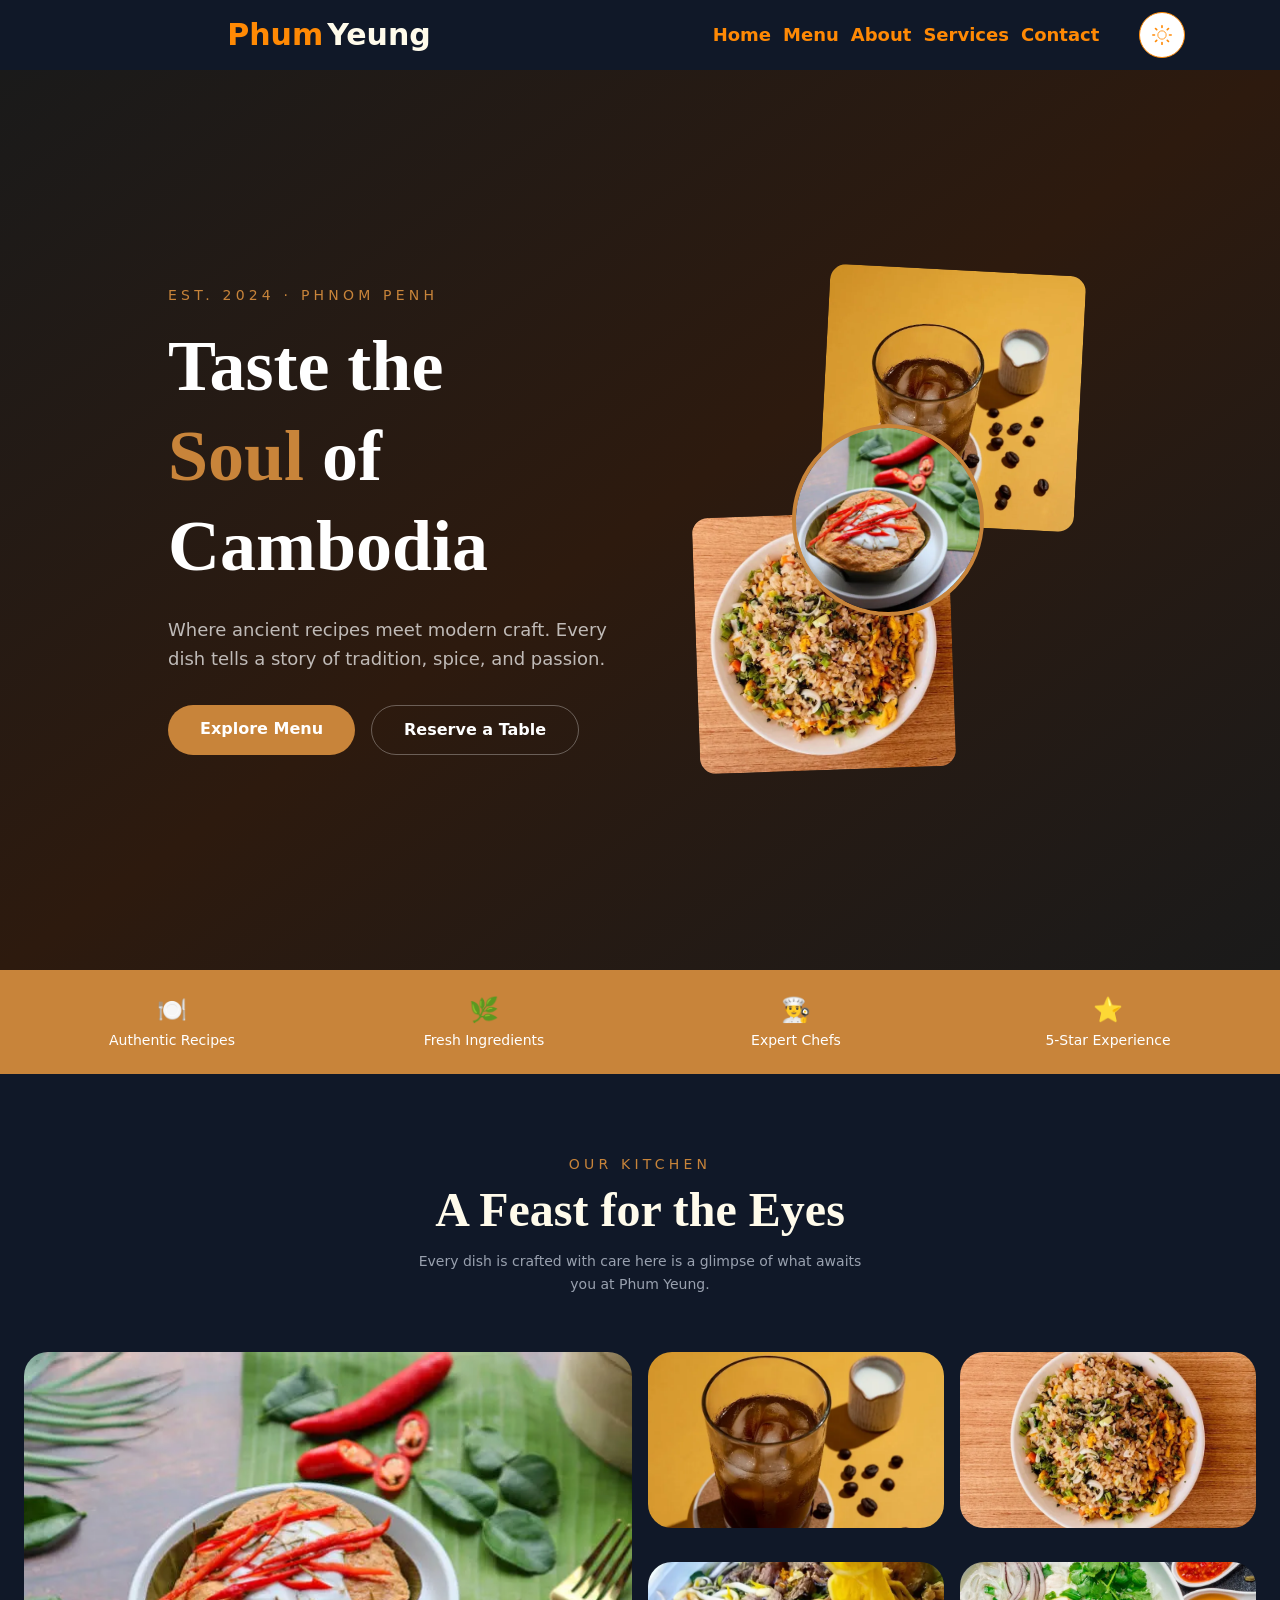
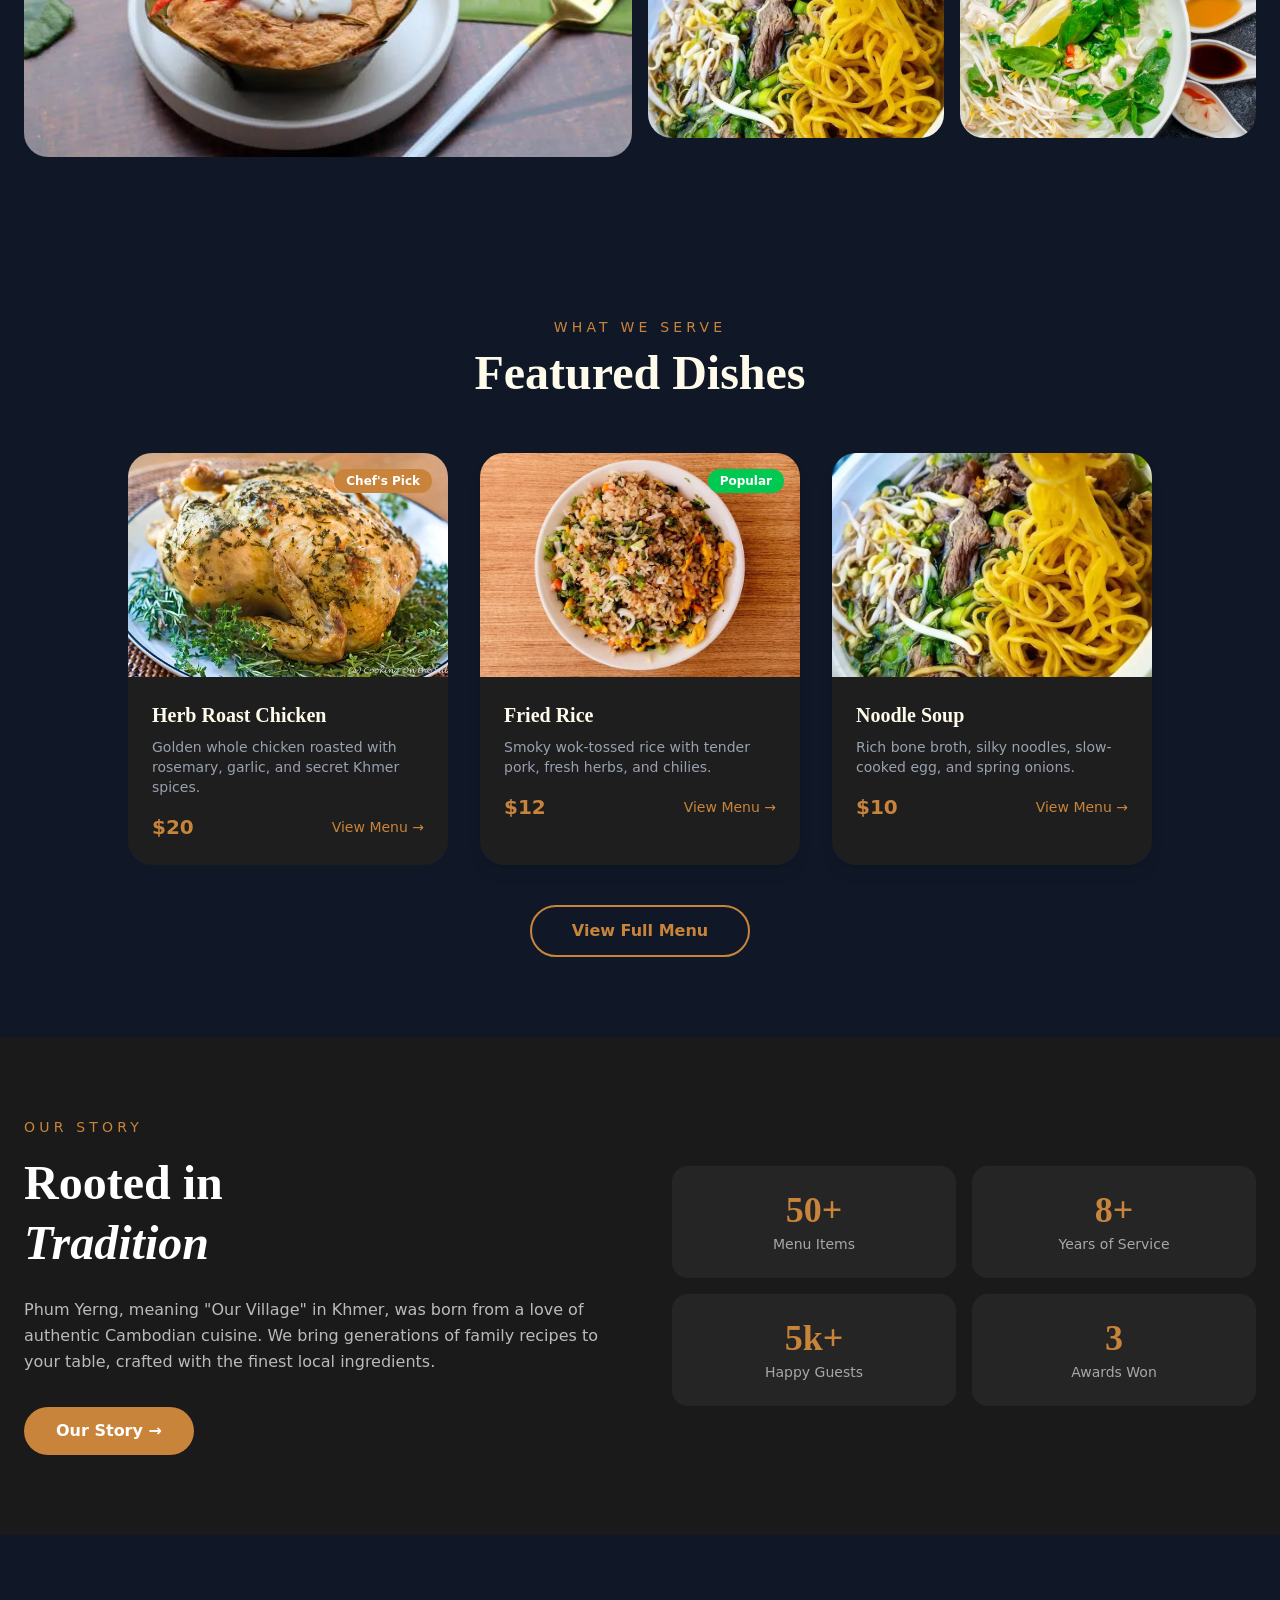
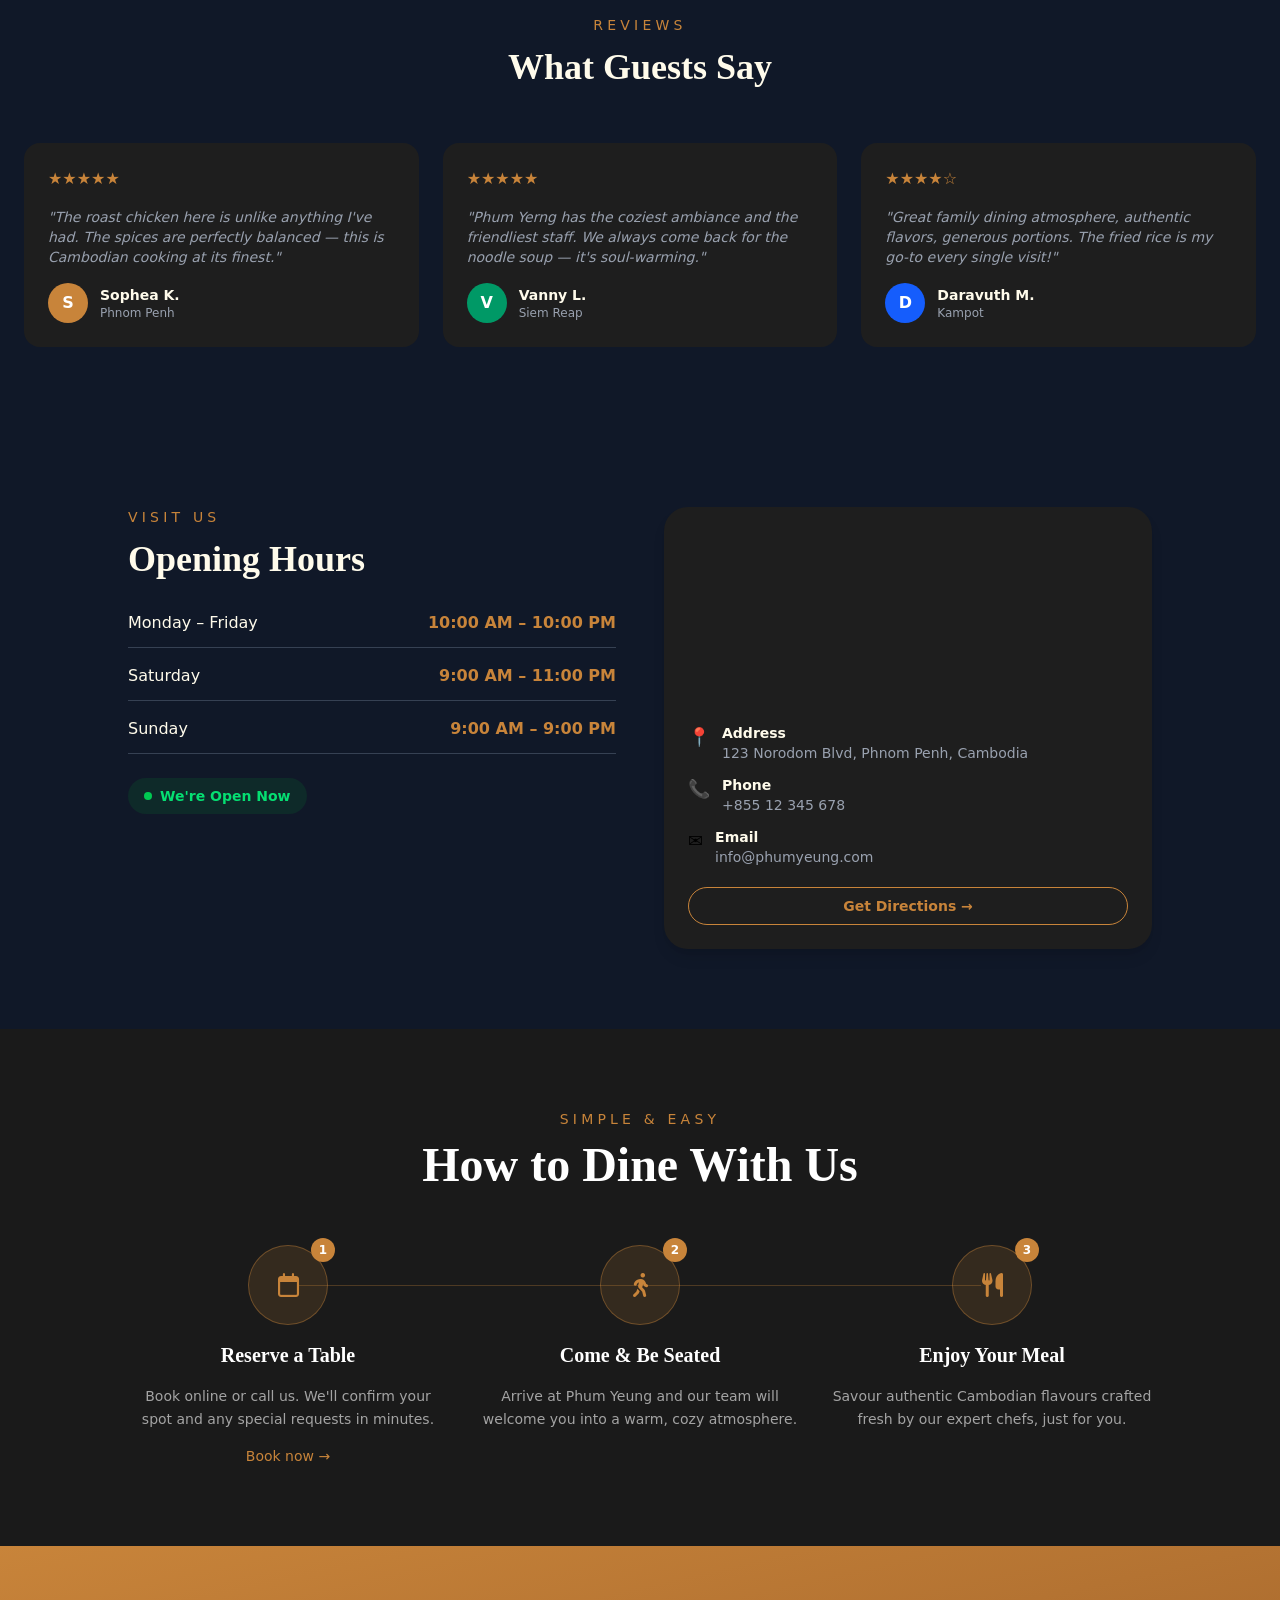
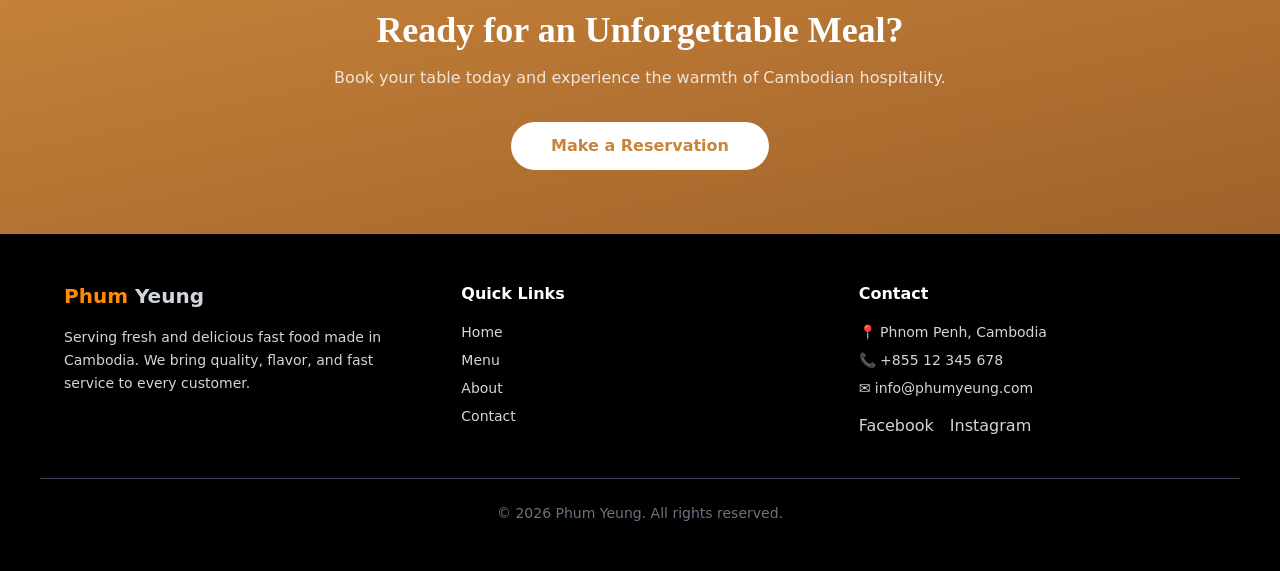
==== commit f4b6f182: "update" ====
--- a/index.html
+++ b/index.html
@@ -157,7 +157,7 @@
       <p class="text-[#c8843a] text-sm font-medium tracking-[0.3em] uppercase mb-3">Our Kitchen</p>
       <h2 class="dark:text-amber-50 text-4xl md:text-5xl font-bold font-['Playfair_Display']">A Feast for the Eyes</h2>
       <p class="text-gray-500 dark:text-gray-400 mt-4 max-w-md mx-auto text-sm leading-relaxed">
-        Every dish is crafted with care — here's a glimpse of what awaits you at Phum Yeung.
+        Every dish is crafted with care here is a glimpse of what awaits you at Phum Yeung.
       </p>
     </div>
  
